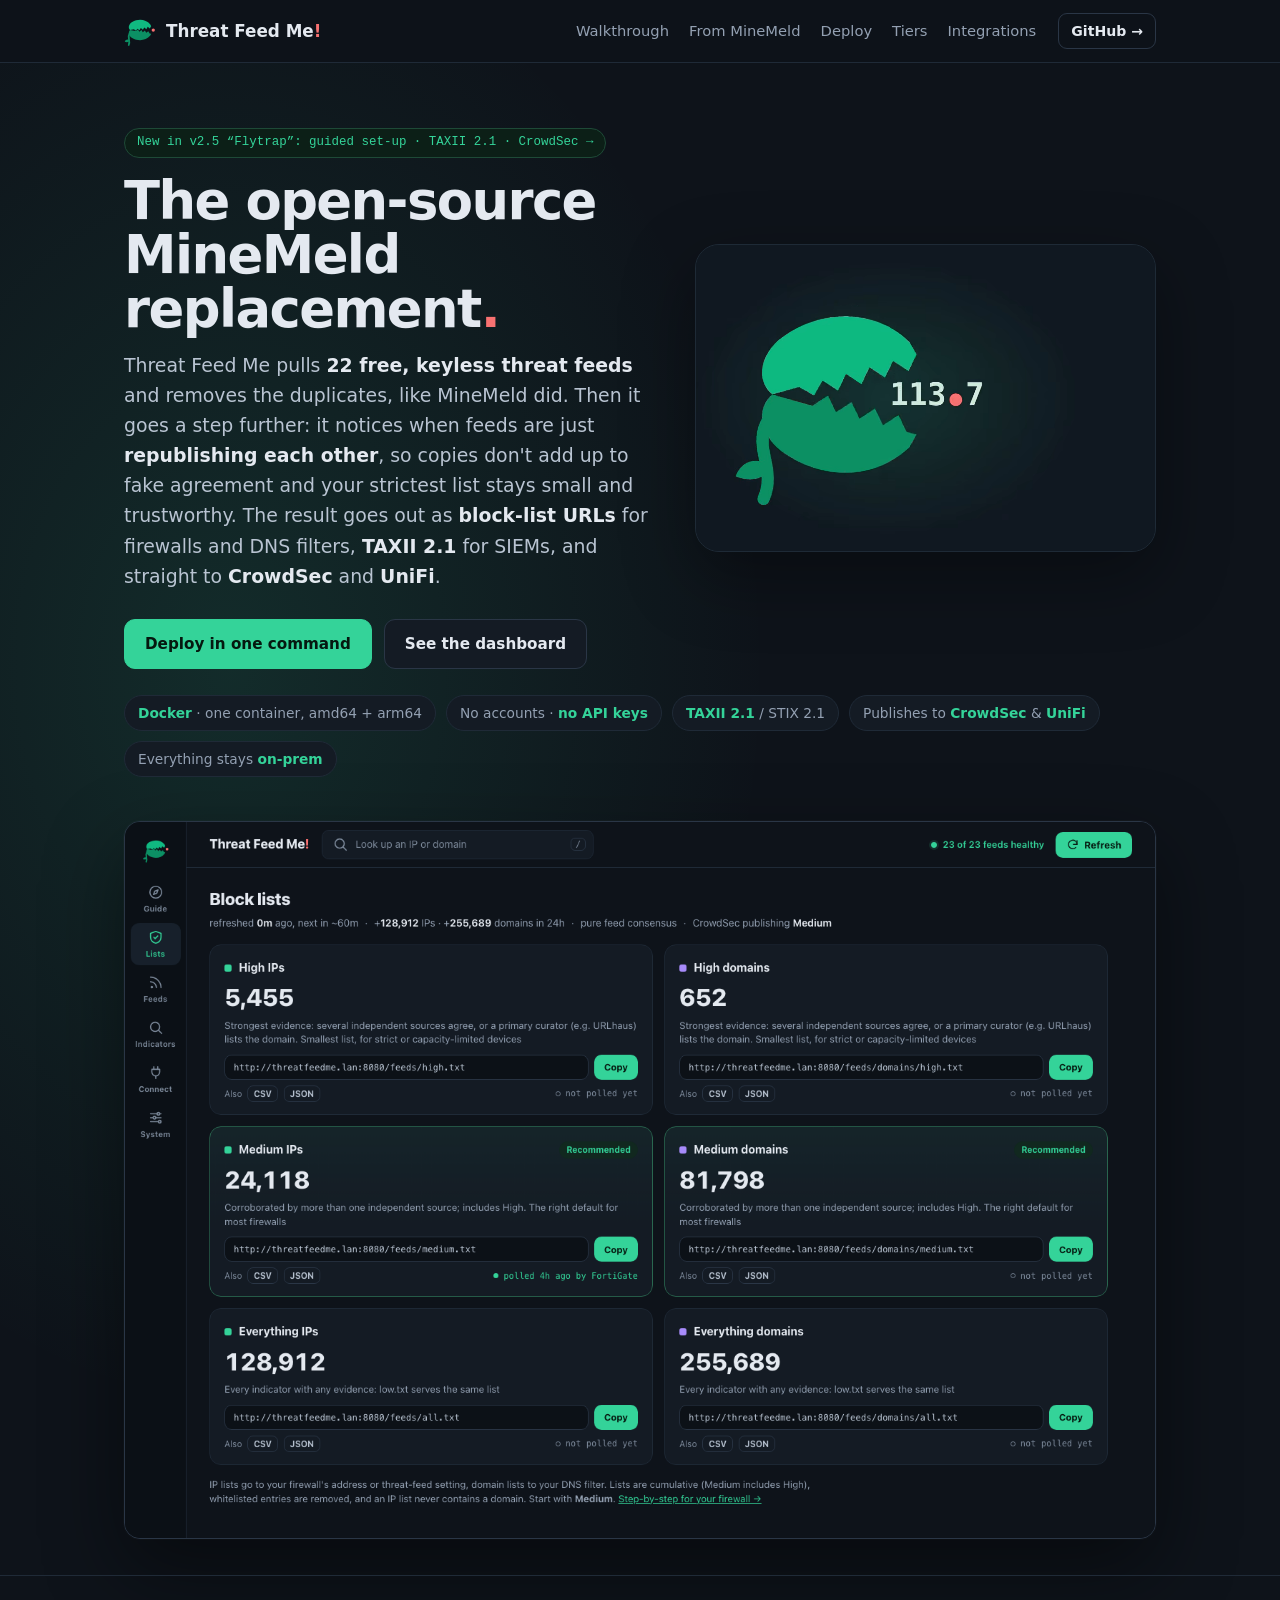
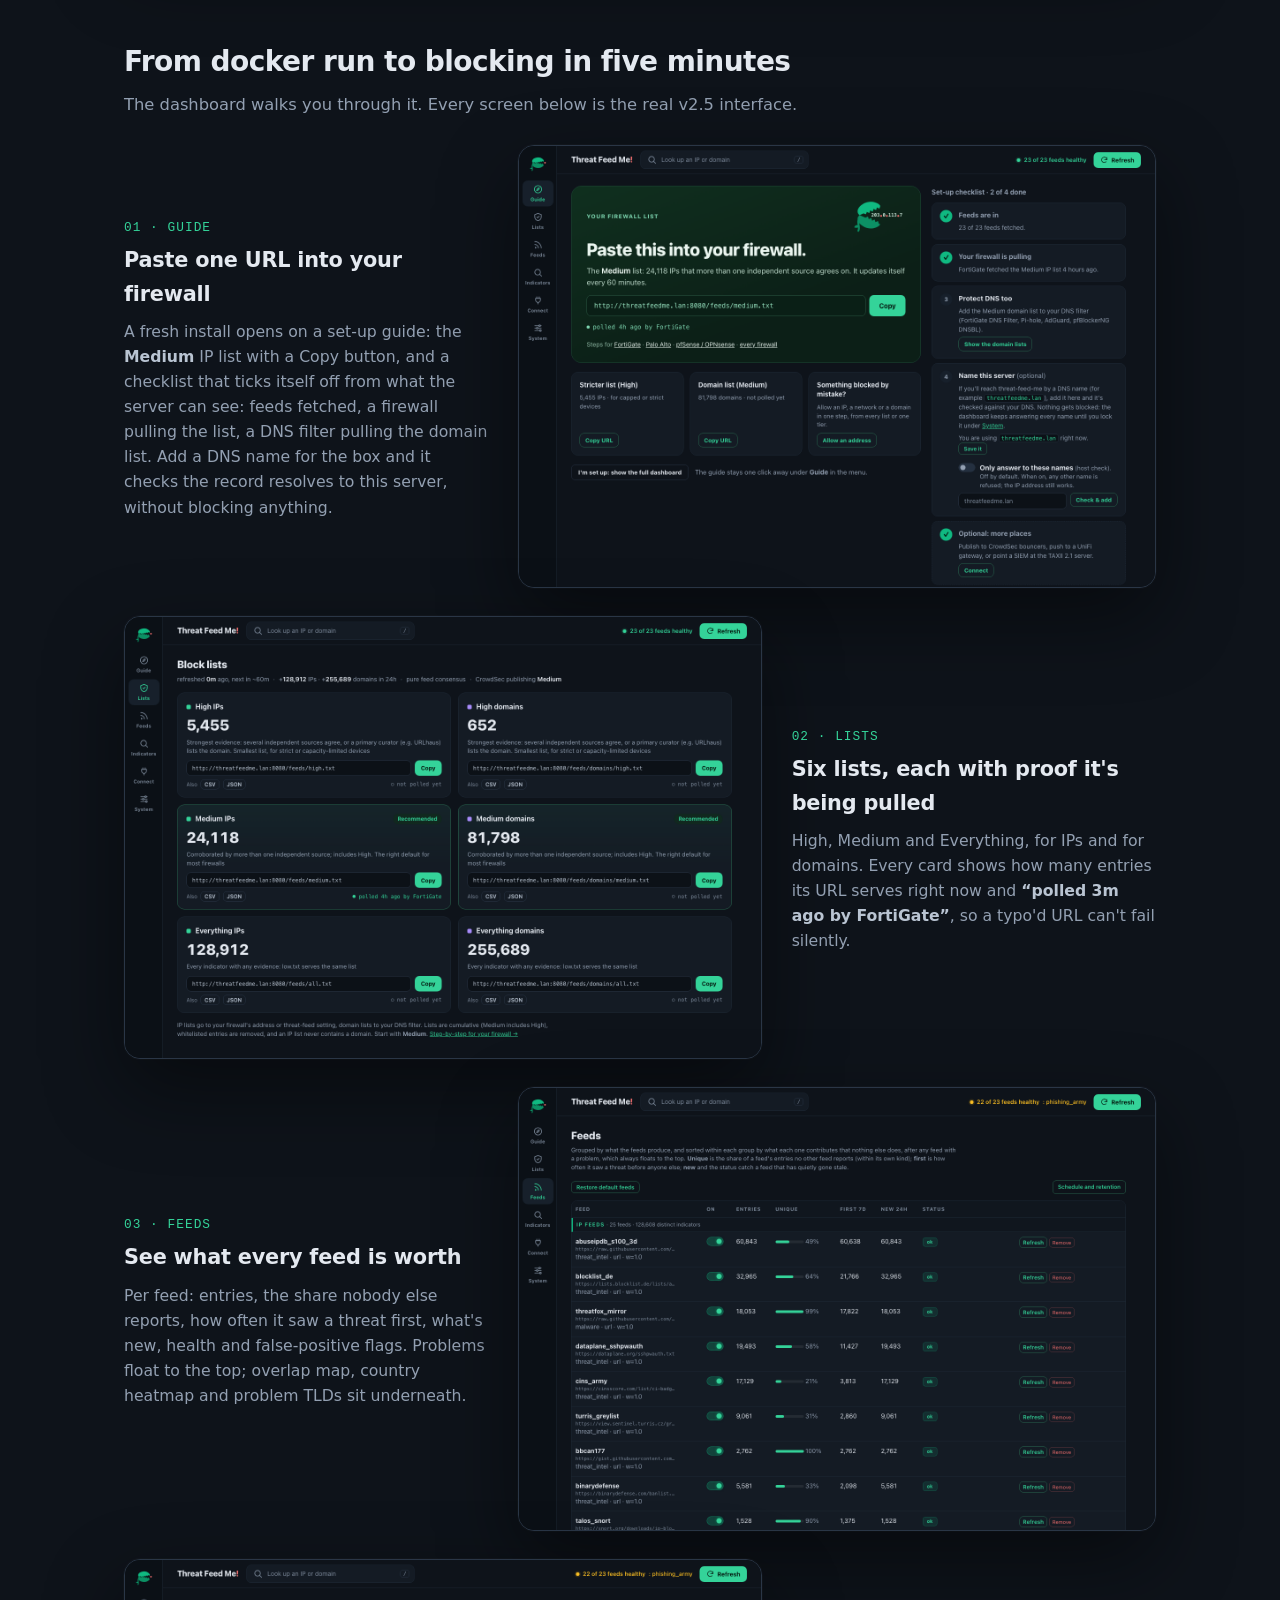
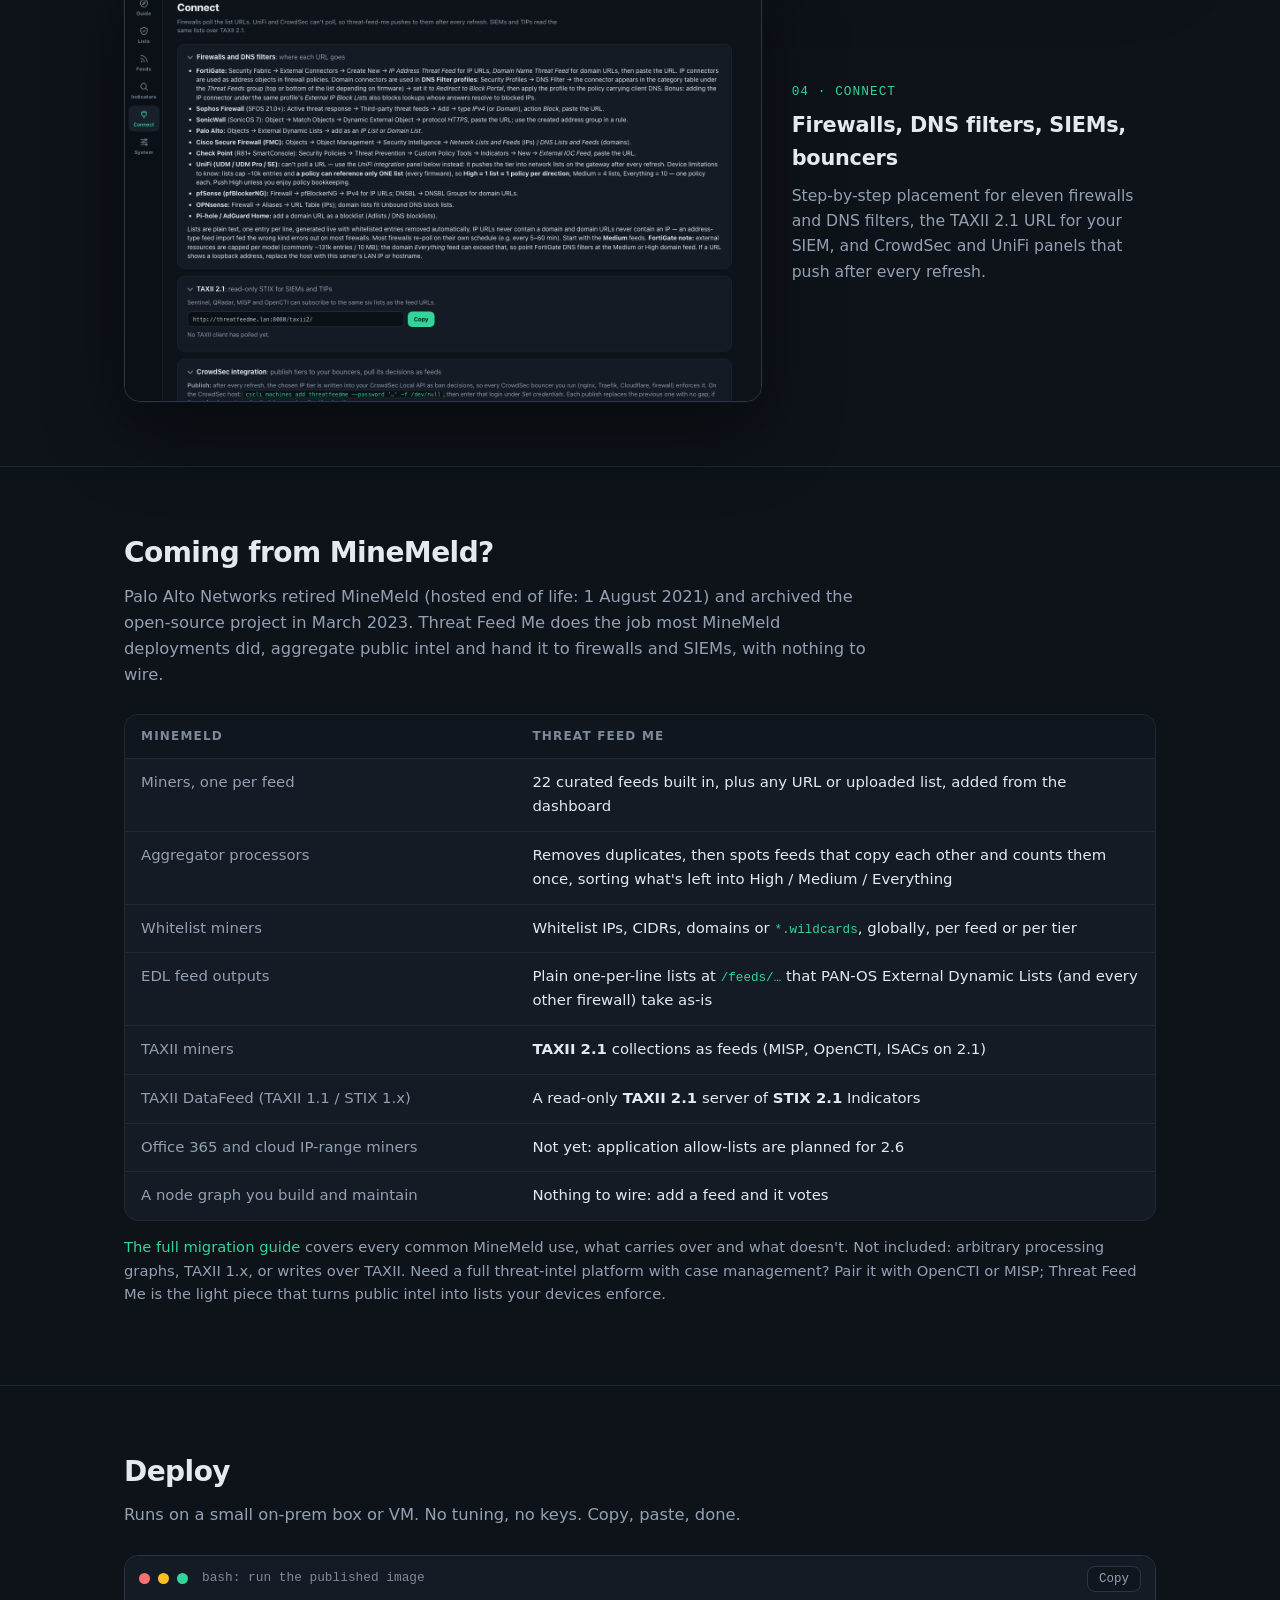
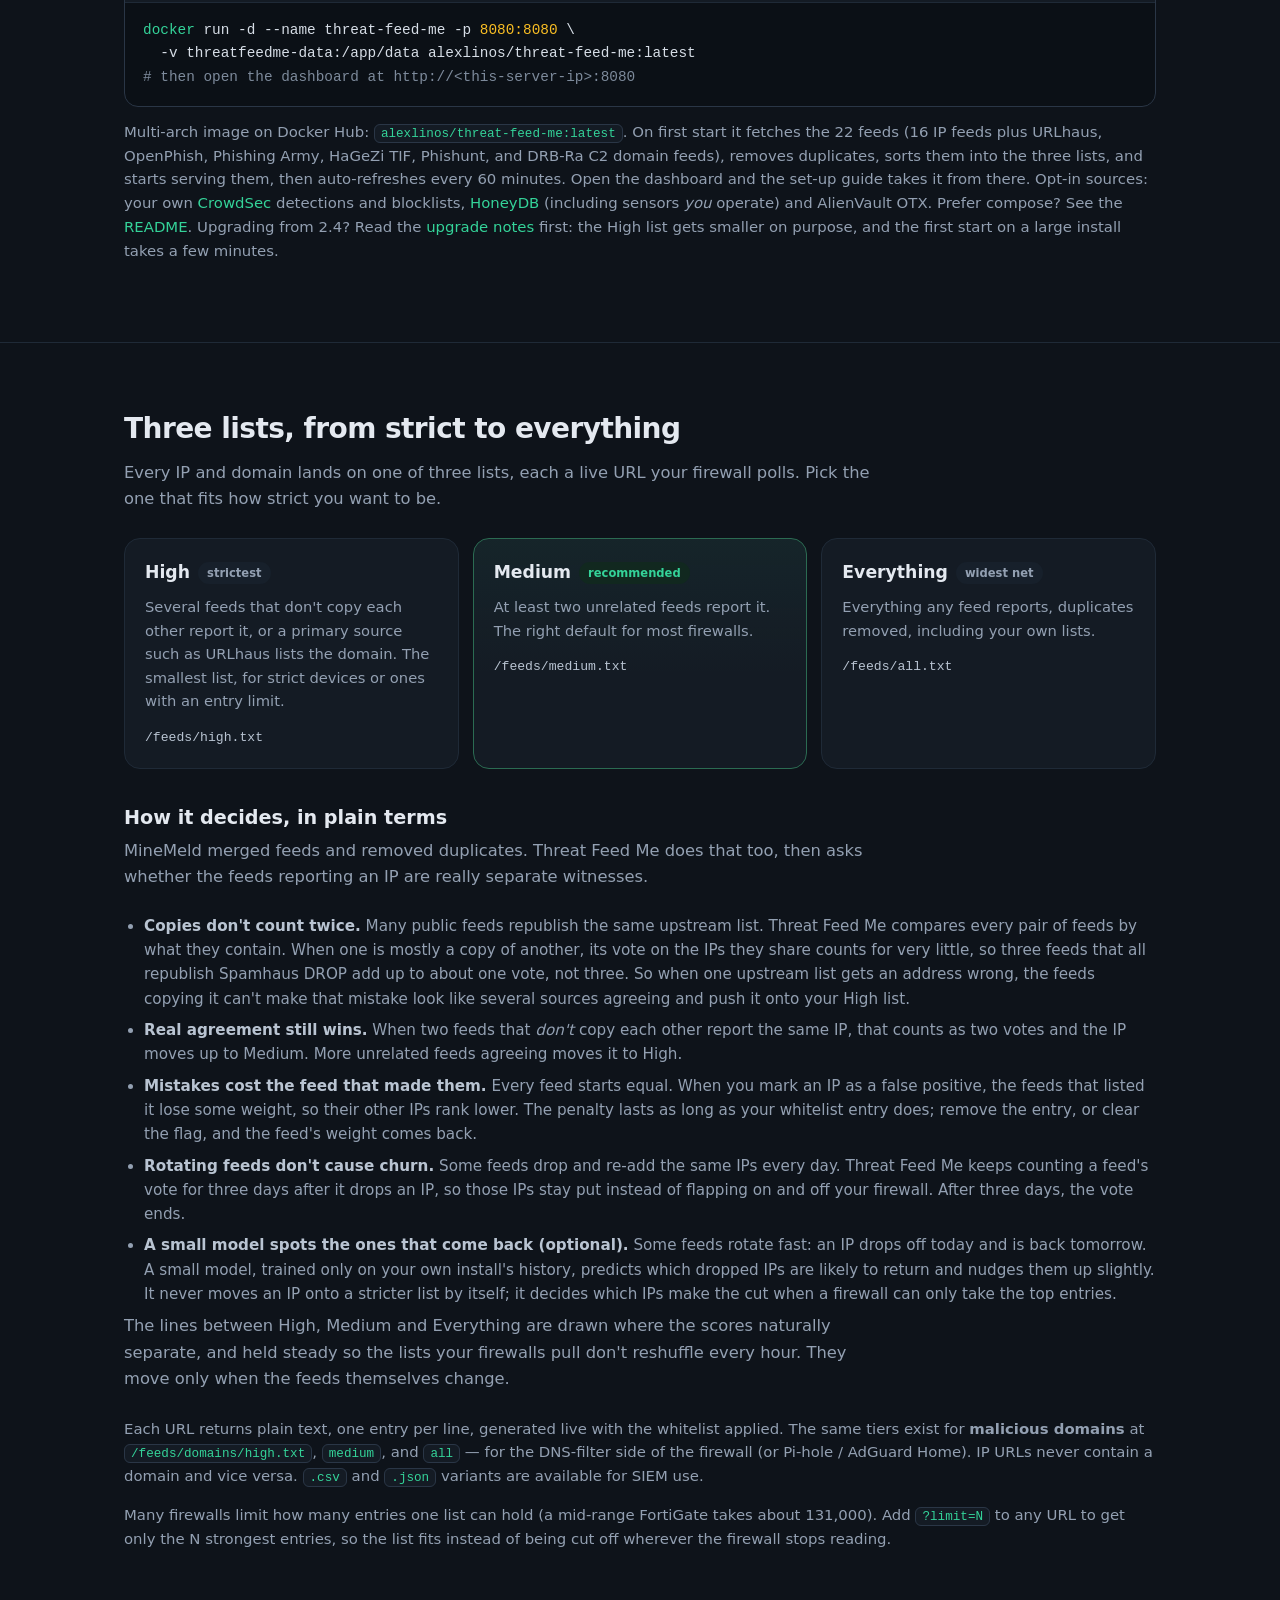
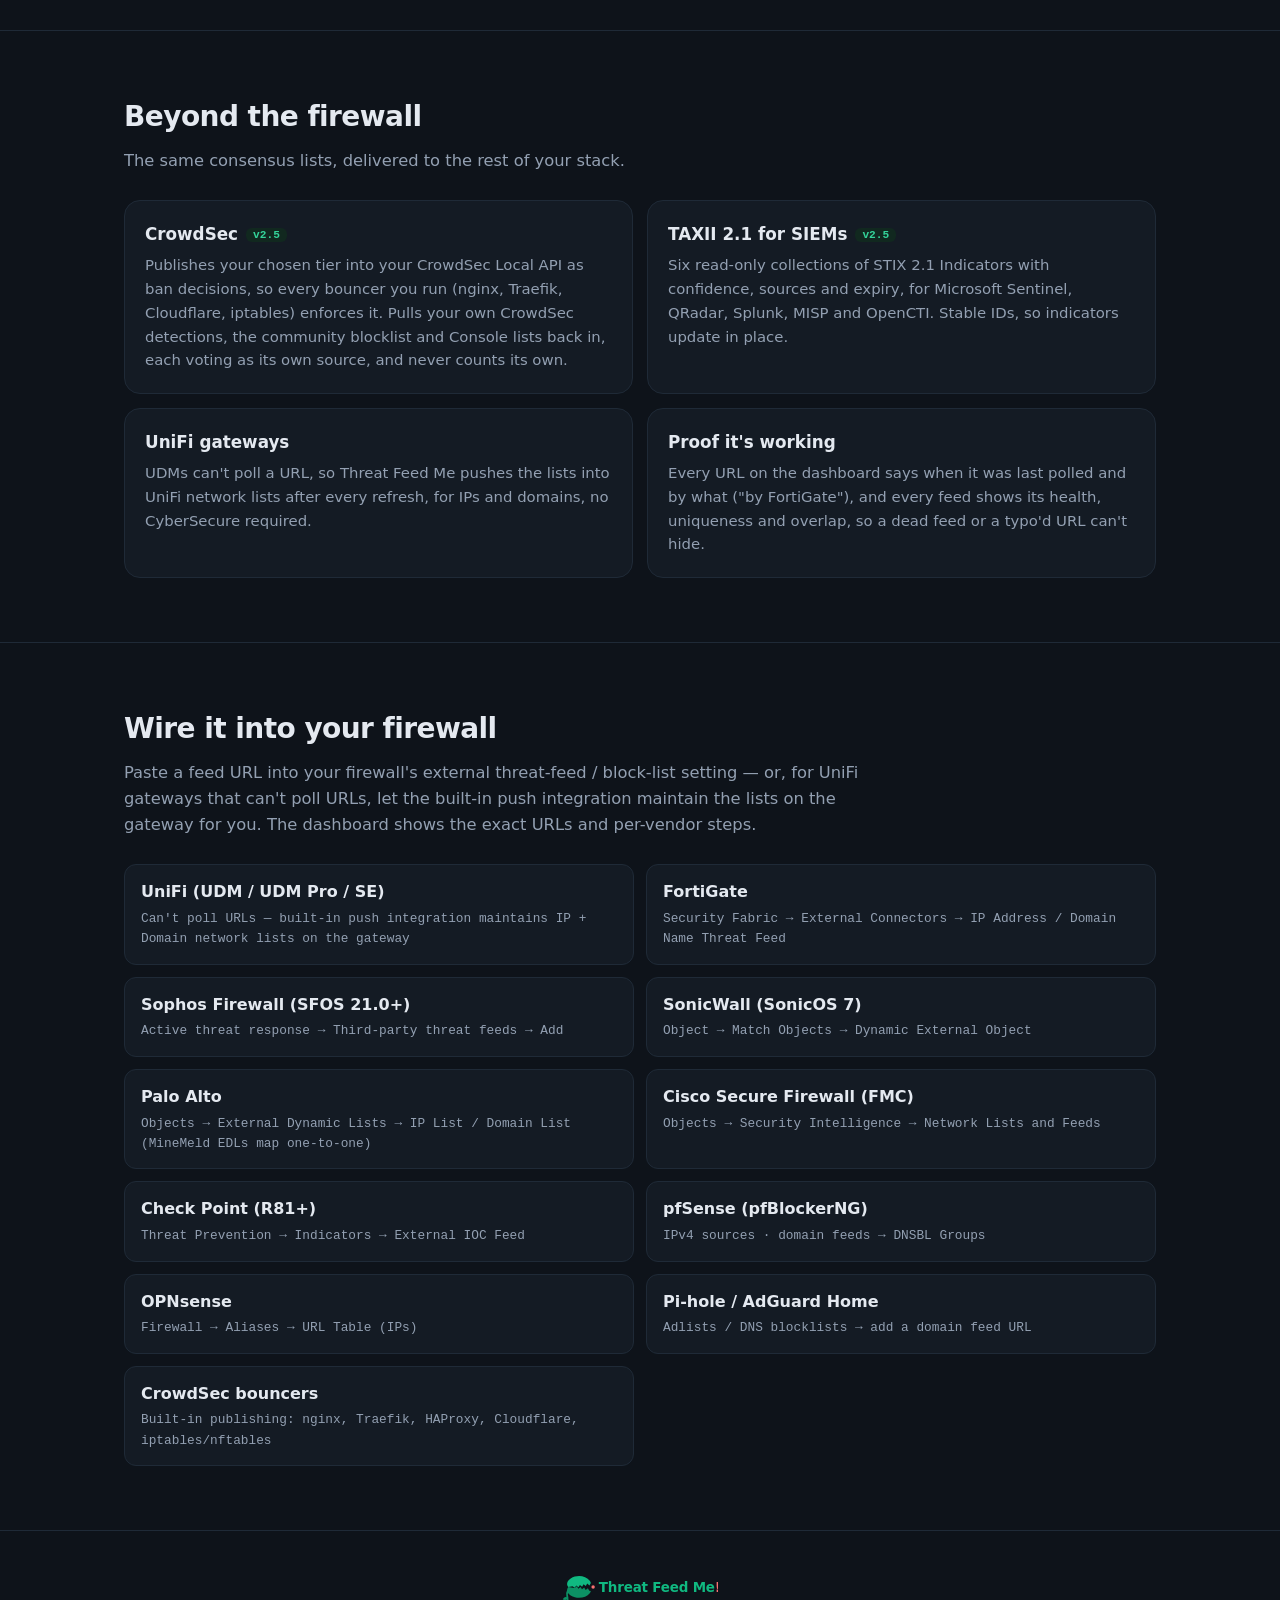
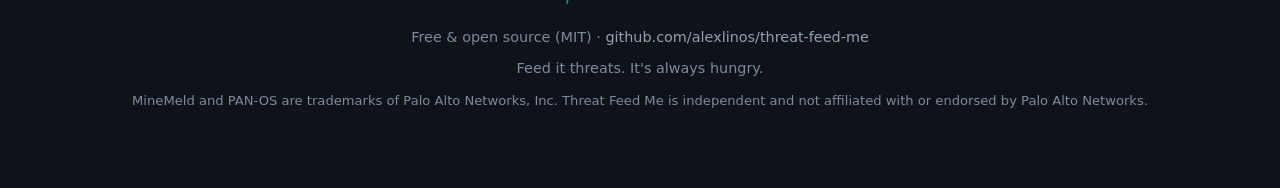
==== docs/index.html @ c34d7d66 "site: point 2.4 users at the upgrade notes before they pull 2.5 The landing page only spoke to fresh" ====
<!doctype html>
<html lang="en">
<head>
<meta charset="utf-8">
<meta name="viewport" content="width=device-width, initial-scale=1">
<title>Threat Feed Me! The open-source MineMeld replacement</title>
<meta name="description" content="The open-source MineMeld replacement: an on-prem threat-intel aggregator that turns 22 free, keyless feeds into block lists for firewalls and DNS filters, ranked by how many unrelated feeds agree, a TAXII 2.1 server for SIEMs, and direct publishing to CrowdSec and UniFi. One Docker container, no API keys.">
<link rel="icon" type="image/svg+xml" href="assets/logo-mark.svg">

<!-- Open Graph / social -->
<meta property="og:type" content="website">
<!-- Absolute github.io URLs on purpose: threatfeedme.app is a registrar
     redirect that drops the path, so /assets/... under it 302'd to the front
     page and every social preview image was broken. -->
<link rel="canonical" href="https://alexlinos.github.io/threat-feed-me/">
<meta property="og:title" content="Threat Feed Me! The open-source MineMeld replacement">
<meta property="og:description" content="22 free, keyless threat feeds turned into block lists ranked by how many unrelated feeds agree for firewalls and DNS filters, TAXII 2.1 for SIEMs, and direct publishing to CrowdSec and UniFi. One container, on-prem, no API keys.">
<meta property="og:url" content="https://alexlinos.github.io/threat-feed-me/">
<meta property="og:image" content="https://alexlinos.github.io/threat-feed-me/assets/social-preview.png">
<meta name="twitter:card" content="summary_large_image">
<meta name="twitter:title" content="Threat Feed Me! The open-source MineMeld replacement">
<meta name="twitter:description" content="Block lists ranked by how many unrelated feeds agree for firewalls and DNS filters, TAXII 2.1 for SIEMs, publishing to CrowdSec and UniFi. On-prem, one container, no API keys.">
<meta name="twitter:image" content="https://alexlinos.github.io/threat-feed-me/assets/social-preview.png">

<script type="application/ld+json">{"@context": "https://schema.org", "@type": "SoftwareApplication", "name": "Threat Feed Me", "applicationCategory": "SecurityApplication", "operatingSystem": "Linux (Docker), amd64 and arm64", "offers": {"@type": "Offer", "price": "0", "priceCurrency": "USD"}, "license": "https://opensource.org/licenses/MIT", "url": "https://alexlinos.github.io/threat-feed-me/", "codeRepository": "https://github.com/alexlinos/threat-feed-me", "description": "Open-source, on-prem threat-intelligence aggregator: free threat feeds, deduplicated and ranked by how many unrelated feeds agree, as firewall block lists (EDLs), TAXII 2.1 in and out, and publishing to CrowdSec and UniFi."}</script>
<style>
  :root{
    --bg:#0e131a; --panel:#141b24; --panel-2:#10161e; --raised:#17202b;
    --border:#1f2a37; --border-2:#2a3646;
    --text:#e4e9f0; --text-2:#b9c4d2; --muted:#93a0b2; --dim:#7d8a9b;
    --green:#10b981; --green-bright:#34d399; --green-deep:#11281f;
    --purple:#a78bfa; --red:#f87171; --amber:#fbbf24;
    --mono:"JetBrains Mono",ui-monospace,SFMono-Regular,Menlo,Consolas,monospace;
    --sans:"Plus Jakarta Sans",Inter,"Segoe UI Variable Text","Segoe UI",system-ui,-apple-system,sans-serif;
    --maxw:1080px;
  }
  *{box-sizing:border-box}
  html{scroll-behavior:smooth;background:var(--bg)}
  body{margin:0;background:var(--bg);color:var(--text);font-family:var(--sans);line-height:1.6;
    -webkit-font-smoothing:antialiased}
  a{color:var(--green-bright);text-decoration:none}
  a:hover{text-decoration:underline}
  :focus-visible{outline:2px solid var(--green-bright);outline-offset:2px}
  .wrap{max-width:var(--maxw);margin:0 auto;padding:0 24px}

  /* ---- top bar ---- */
  .nav{position:sticky;top:0;z-index:10;background:rgba(14,19,26,.88);backdrop-filter:blur(10px);
    -webkit-backdrop-filter:blur(10px);border-bottom:1px solid var(--border)}
  .nav .wrap{display:flex;align-items:center;gap:22px;height:62px}
  .nav .brand{display:flex;align-items:center;gap:10px;color:var(--text);font-weight:800;font-size:1.05rem}
  .nav .brand:hover{text-decoration:none}
  .nav .brand svg{width:32px;height:32px}
  .nav .brand .bang{color:var(--red)}
  .nav .links{display:flex;gap:20px;margin-left:auto;font-size:.92rem}
  .nav .links a{color:var(--muted)}
  .nav .links a:hover{color:var(--text);text-decoration:none}
  .nav .gh{color:var(--text);border:1px solid var(--border-2);border-radius:9px;padding:6px 12px;font-weight:600;font-size:.88rem}
  .nav .gh:hover{border-color:var(--green);text-decoration:none}

  /* ---- hero ---- */
  header{padding:64px 0 36px;background:
    radial-gradient(ellipse 60% 70% at 18% 40%,rgba(52,211,153,.13),transparent 70%)}
  .hero{display:grid;grid-template-columns:minmax(0,1.15fr) minmax(0,1fr);gap:40px;align-items:center}
  .kicker{display:inline-block;font-family:var(--mono);font-size:.78rem;color:var(--green-bright);
    border:1px solid #1e4a37;border-radius:999px;padding:4px 12px;background:#0c1f17}
  h1{margin:16px 0 14px;font-size:3.3rem;line-height:1.02;font-weight:800;letter-spacing:-.03em}
  h1 .bang{color:var(--red)}
  .lede{font-size:1.18rem;color:var(--text-2);margin:0;max-width:560px}
  .lede b{color:var(--text)}
  .hero-stage{width:100%;max-width:520px;margin-left:auto;border-radius:24px;overflow:hidden;
    border:1px solid #1e2a36;background:#111922;aspect-ratio:3/2;box-shadow:0 24px 70px rgba(0,0,0,.35)}
  .hero-video{display:block;width:100%;height:100%;object-fit:cover}
  .cta-row{display:flex;gap:12px;flex-wrap:wrap;margin:28px 0 0}
  .btn{display:inline-flex;align-items:center;gap:8px;padding:12px 20px;border-radius:11px;font-weight:700;font-size:.95rem;
    border:1px solid var(--border-2)}
  .btn:hover{text-decoration:none}
  .btn.primary{background:var(--green-bright);color:#05180f;border-color:var(--green-bright)}
  .btn.primary:hover{filter:brightness(1.06)}
  .btn.ghost{color:var(--text);background:var(--panel)}
  .btn.ghost:hover{border-color:var(--green)}
  .chips{display:flex;flex-wrap:wrap;gap:10px;margin-top:26px}
  .chip{font-size:.86rem;color:var(--muted);background:var(--panel);border:1px solid var(--border);border-radius:999px;padding:6px 13px}
  .chip b{color:var(--green-bright);font-weight:650}
  .shot{margin:44px 0 0;border-radius:16px;border:1px solid var(--border-2);overflow:hidden;
    box-shadow:0 30px 80px rgba(0,0,0,.45),0 0 0 1px rgba(255,255,255,.02)}
  .shot img{display:block;width:100%;height:auto}

  /* ---- sections ---- */
  section{padding:64px 0;border-top:1px solid var(--border)}
  h2{font-size:1.75rem;font-weight:800;letter-spacing:-.02em;margin:0 0 8px}
  .sub{color:var(--muted);margin:0 0 26px;font-size:1.02rem;max-width:760px}
  .sub b{color:var(--text-2)}

  /* ---- walkthrough ---- */
  .steps{display:grid;gap:28px}
  .step{display:grid;grid-template-columns:minmax(0,.8fr) minmax(0,1.4fr);gap:30px;align-items:center}
  .step:nth-child(even){grid-template-columns:minmax(0,1.4fr) minmax(0,.8fr)}
  .step:nth-child(even) .step-text{order:2}
  .step-num{font-family:var(--mono);font-size:.8rem;color:var(--green-bright);letter-spacing:.08em}
  .step h3{margin:6px 0 8px;font-size:1.3rem;font-weight:750;letter-spacing:-.01em}
  .step p{margin:0;color:var(--muted);font-size:.98rem}
  .step p b{color:var(--text-2)}
  .step .shot{margin:0}

  /* ---- code block ---- */
  .code{background:#0b1016;border:1px solid var(--border-2);border-radius:14px;overflow:hidden}
  .code-head{display:flex;align-items:center;gap:8px;padding:10px 14px;border-bottom:1px solid var(--border);background:var(--panel)}
  .dot{width:11px;height:11px;border-radius:50%}
  .dot.r{background:var(--red)} .dot.y{background:var(--amber)} .dot.g{background:var(--green-bright)}
  .code-title{margin-left:6px;font-family:var(--mono);font-size:.8rem;color:var(--dim)}
  .copy-btn{margin-left:auto;font-family:var(--mono);font-size:.78rem;background:var(--panel-2);color:var(--muted);
    border:1px solid var(--border-2);border-radius:8px;padding:5px 11px;cursor:pointer;transition:.15s}
  .copy-btn:hover,.copy-btn.done{color:var(--green-bright);border-color:var(--green)}
  pre{margin:0;padding:16px 18px;overflow-x:auto;font-family:var(--mono);font-size:.9rem;line-height:1.65;color:#d6dde6}
  pre .c{color:var(--dim)} pre .k{color:var(--green-bright)} pre .s{color:var(--amber)}
  .after-code{color:var(--muted);font-size:.93rem;margin-top:14px}
  .after-code code,.scoring code{font-family:var(--mono);font-size:.85em;background:var(--panel);border:1px solid var(--border-2);
    border-radius:6px;padding:1px 6px;color:var(--green-bright)}

  /* ---- tiers ---- */
  .tiers{display:grid;grid-template-columns:repeat(3,1fr);gap:14px}
  .tier{background:var(--panel);border:1px solid var(--border);border-radius:16px;padding:20px}
  .tier.med{border-color:#2b6b52;background:linear-gradient(180deg,rgba(52,211,153,.05),transparent 60%),var(--panel)}
  .tier h3{margin:0 0 4px;font-size:1.08rem;display:flex;align-items:center;gap:8px}
  .badge{font-size:.72rem;font-weight:700;padding:2px 9px;border-radius:999px;color:var(--muted);background:var(--raised)}
  .tier.med .badge{color:var(--green-bright);background:var(--green-deep)}
  .tier p{margin:8px 0 0;color:var(--muted);font-size:.92rem}
  .tier .url{font-family:var(--mono);font-size:.82rem;color:var(--text-2);margin-top:14px;word-break:break-all}
  .scoring{margin:24px 0 0;color:var(--muted);font-size:.95rem;padding-left:20px}
  .scoring li{margin:7px 0}
  .scoring b{color:var(--text-2)}

  /* ---- firewalls + cards + map ---- */
  .fw-grid{display:grid;grid-template-columns:repeat(2,1fr);gap:12px}
  .fw{background:var(--panel);border:1px solid var(--border);border-radius:12px;padding:14px 16px}
  .fw .name{font-weight:650;color:var(--text)}
  .fw .path{font-family:var(--mono);font-size:.8rem;color:var(--muted);margin-top:4px;display:block}
  .cards{display:grid;grid-template-columns:repeat(2,1fr);gap:14px}
  .card{background:var(--panel);border:1px solid var(--border);border-radius:16px;padding:20px}
  .card h3{margin:0 0 6px;font-size:1.05rem}
  .card p{margin:0;color:var(--muted);font-size:.93rem}
  .card .tag{font-family:var(--mono);font-size:.7rem;color:var(--green-bright);background:var(--green-deep);
    border-radius:6px;padding:1px 7px;margin-left:8px;vertical-align:2px}
  .table-wrap{overflow-x:auto}
  .map{width:100%;border-collapse:separate;border-spacing:0;font-size:.93rem;background:var(--panel);
    border:1px solid var(--border);border-radius:14px;overflow:hidden}
  .map th,.map td{text-align:left;padding:12px 16px;border-bottom:1px solid var(--border);vertical-align:top}
  .map th{font-size:.75rem;text-transform:uppercase;letter-spacing:.1em;color:var(--dim);font-weight:700;background:var(--panel-2)}
  .map td:first-child{color:var(--muted);width:38%}
  .map tr:last-child td{border-bottom:0}
  .map code{font-family:var(--mono);font-size:.85em;color:var(--green-bright)}
  .note{color:var(--muted);font-size:.92rem;margin-top:14px}
  .center{text-align:center}
  h2 .hash{display:none}

  /* ---- footer ---- */
  footer{border-top:1px solid var(--border);padding:40px 0 64px;text-align:center;color:var(--dim);font-size:.9rem}
  footer a{color:var(--muted)}
  footer .logo{height:34px;width:auto;margin-bottom:14px}

  @media (max-width:860px){
    .hero{grid-template-columns:1fr}
    .hero-stage{margin:0 auto;max-width:420px;order:-1}
    h1{font-size:2.5rem}
    .step,.step:nth-child(even){grid-template-columns:1fr}
    .step:nth-child(even) .step-text{order:0}
    .nav .links{display:none}
    .nav .gh{margin-left:auto}
  }
  @media (max-width:720px){
    .cards,.tiers,.fw-grid{grid-template-columns:1fr}
    header{padding:36px 0 20px}
    h2{font-size:1.45rem}
    section{padding:44px 0}
  }
</style>
</head>
<body>

<nav class="nav" aria-label="Site">
  <div class="wrap">
    <a class="brand" href="#top"><svg viewBox="0 0 128 128" aria-hidden="true"><path d="M22 74 C12 90 27 102 19 120" stroke="#0c9064" stroke-width="7" fill="none" stroke-linecap="round"/><path d="M24 101 C13 95 6 99 3 107 C13 111 20 108 24 101 Z" fill="#0c9064"/><g transform="translate(24 60)"><g transform="rotate(-10)"><path d="M0 0 C-7 -10 -1 -24 14 -30 C40 -40 70 -32 84 -8 L86 0 L79 8 L72 0 L65 8 L58 0 L51 8 L44 0 L37 8 L30 0 L23 7 L16 0 Z" fill="#10b981"/></g><g transform="rotate(10)"><path d="M0 0 C-7 10 -1 24 14 30 C40 40 70 32 84 8 L86 0 L80 0 L73 -8 L66 0 L59 -8 L52 0 L45 -8 L38 0 L31 -8 L24 0 L16 0 Z" fill="#0c9064"/></g></g><circle cx="117" cy="60" r="6.5" fill="#f87171"/></svg><span>Threat Feed Me<span class="bang">!</span></span></a>
    <div class="links"><a href="#walkthrough">Walkthrough</a><a href="minemeld.html">From MineMeld</a><a href="#deploy">Deploy</a><a href="#tiers">Tiers</a><a href="#delivery">Integrations</a></div>
    <a class="gh" href="https://github.com/alexlinos/threat-feed-me" target="_blank" rel="noopener">GitHub →</a>
  </div>
</nav>

<header id="top">
  <div class="wrap">
    <div class="hero">
      <div>
        <a class="kicker" href="#walkthrough">New in v2.5 “Flytrap”: guided set-up · TAXII 2.1 · CrowdSec →</a>
        <h1>The open-source MineMeld replacement<span class="bang">.</span></h1>
        <p class="lede">Threat Feed Me pulls <b>22 free, keyless threat feeds</b> and removes the duplicates,
          like MineMeld did. Then it goes a step further: it notices when feeds are just <b>republishing each
          other</b>, so copies don't add up to fake agreement and your strictest list stays small and
          trustworthy. The result goes out as <b>block-list URLs</b> for firewalls and DNS filters,
          <b>TAXII 2.1</b> for SIEMs, and straight to <b>CrowdSec</b> and <b>UniFi</b>.</p>
        <div class="cta-row">
          <a class="btn primary" href="#deploy">Deploy in one command</a>
          <a class="btn ghost" href="#walkthrough">See the dashboard</a>
        </div>
      </div>
      <div class="hero-stage">
        <!-- 6 s loop rendered with HyperFrames: the flytrap eats the dots of
             203.0.113.7 (RFC 5737 documentation space). Opaque on purpose, the
             card is the video's own background, so no alpha channel is needed. -->
        <video class="hero-video" autoplay muted loop playsinline preload="auto" width="960" height="640"
               poster="assets/hero-chomp-poster.jpg"
               aria-label="Animation: the flytrap eats the IP address 203.0.113.7, one bite per dot, then the trailing 7">
          <source src="assets/hero-chomp.webm" type="video/webm">
          <source src="assets/hero-chomp.mp4" type="video/mp4">
        </video>
      </div>
    </div>
    <div class="chips">
      <span class="chip"><b>Docker</b> · one container, amd64 + arm64</span>
      <span class="chip">No accounts · <b>no API keys</b></span>
      <span class="chip"><b>TAXII 2.1</b> / STIX 2.1</span>
      <span class="chip">Publishes to <b>CrowdSec</b> &amp; <b>UniFi</b></span>
      <span class="chip">Everything stays <b>on-prem</b></span>
    </div>
    <div class="shot"><img src="assets/screens/lists.png" width="1440" height="1000" loading="eager"
      alt="The Block lists dashboard: High, Medium and Everything lists for IPs and for domains, each with its URL, live count and the firewall that last polled it"></div>
  </div>
</header>

<main>

  <!-- WALKTHROUGH -->
  <section id="walkthrough">
    <div class="wrap">
      <h2>From docker run to blocking in five minutes</h2>
      <p class="sub">The dashboard walks you through it. Every screen below is the real v2.5 interface.</p>
      <div class="steps">
        <div class="step">
          <div class="step-text"><span class="step-num">01 · GUIDE</span>
            <h3>Paste one URL into your firewall</h3>
            <p>A fresh install opens on a set-up guide: the <b>Medium</b> IP list with a Copy button, and a
              checklist that ticks itself off from what the server can see: feeds fetched, a firewall pulling the
              list, a DNS filter pulling the domain list. Add a DNS name for the box and it checks the record
              resolves to this server, without blocking anything.</p></div>
          <div class="shot"><img src="assets/screens/guide.png" width="1440" height="1000" loading="lazy" alt="The set-up guide: the URL to paste and a four-step checklist"></div>
        </div>
        <div class="step">
          <div class="step-text"><span class="step-num">02 · LISTS</span>
            <h3>Six lists, each with proof it's being pulled</h3>
            <p>High, Medium and Everything, for IPs and for domains. Every card shows how many entries its URL
              serves right now and <b>“polled 3m ago by FortiGate”</b>, so a typo'd URL can't fail silently.</p></div>
          <div class="shot"><img src="assets/screens/lists.png" width="1440" height="1000" loading="lazy" alt="The Lists view"></div>
        </div>
        <div class="step">
          <div class="step-text"><span class="step-num">03 · FEEDS</span>
            <h3>See what every feed is worth</h3>
            <p>Per feed: entries, the share nobody else reports, how often it saw a threat first, what's new, health
              and false-positive flags. Problems float to the top; overlap map, country heatmap and problem TLDs
              sit underneath.</p></div>
          <div class="shot"><img src="assets/screens/feeds.png" width="1440" height="1000" loading="lazy" alt="The Feeds view"></div>
        </div>
        <div class="step">
          <div class="step-text"><span class="step-num">04 · CONNECT</span>
            <h3>Firewalls, DNS filters, SIEMs, bouncers</h3>
            <p>Step-by-step placement for eleven firewalls and DNS filters, the TAXII 2.1 URL for your SIEM, and
              CrowdSec and UniFi panels that push after every refresh.</p></div>
          <div class="shot"><img src="assets/screens/integrations.png" width="1440" height="1000" loading="lazy" alt="The Connect view"></div>
        </div>
      </div>
    </div>
  </section>

  <!-- MINEMELD -->
  <section id="minemeld">
    <div class="wrap">
      <h2>Coming from MineMeld?</h2>
      <p class="sub">Palo Alto Networks retired MineMeld (hosted end of life: 1 August 2021) and
        archived the open-source project in March 2023. Threat Feed Me does the job most MineMeld
        deployments did, aggregate public intel and hand it to firewalls and SIEMs, with nothing to wire.</p>
      <div class="table-wrap">
      <table class="map">
        <thead><tr><th>MineMeld</th><th>Threat Feed Me</th></tr></thead>
        <tbody>
          <tr><td>Miners, one per feed</td><td>22 curated feeds built in, plus any URL or uploaded list, added from the dashboard</td></tr>
          <tr><td>Aggregator processors</td><td>Removes duplicates, then spots feeds that copy each other and counts them once, sorting what's left into High / Medium / Everything</td></tr>
          <tr><td>Whitelist miners</td><td>Whitelist IPs, CIDRs, domains or <code>*.wildcards</code>, globally, per feed or per tier</td></tr>
          <tr><td>EDL feed outputs</td><td>Plain one-per-line lists at <code>/feeds/…</code> that PAN-OS External Dynamic Lists (and every other firewall) take as-is</td></tr>
          <tr><td>TAXII miners</td><td><b>TAXII 2.1</b> collections as feeds (MISP, OpenCTI, ISACs on 2.1)</td></tr>
          <tr><td>TAXII DataFeed (TAXII 1.1 / STIX 1.x)</td><td>A read-only <b>TAXII 2.1</b> server of <b>STIX 2.1</b> Indicators</td></tr>
          <tr><td>Office 365 and cloud IP-range miners</td><td>Not yet: application allow-lists are planned for 2.6</td></tr>
          <tr><td>A node graph you build and maintain</td><td>Nothing to wire: add a feed and it votes</td></tr>
        </tbody>
      </table>
      </div>
      <p class="note"><a href="minemeld.html">The full migration guide</a> covers every common MineMeld use, what carries
        over and what doesn't. Not included: arbitrary processing graphs, TAXII 1.x, or writes over TAXII. Need a full
        threat-intel platform with case management? Pair it with OpenCTI or MISP; Threat Feed Me is the light
        piece that turns public intel into lists your devices enforce.</p>
    </div>
  </section>

  <!-- DEPLOY -->
  <section id="deploy">
    <div class="wrap">
      <h2>Deploy</h2>
      <p class="sub">Runs on a small on-prem box or VM. No tuning, no keys. Copy, paste, done.</p>

      <div class="code">
        <div class="code-head">
          <span class="dot r"></span><span class="dot y"></span><span class="dot g"></span>
          <span class="code-title">bash: run the published image</span>
          <button class="copy-btn" data-copy="run">Copy</button>
        </div>
<pre id="run"><span class="k">docker</span> run -d --name threat-feed-me -p <span class="s">8080:8080</span> \
  -v threatfeedme-data:/app/data alexlinos/threat-feed-me:latest
<span class="c"># then open the dashboard at http://&lt;this-server-ip&gt;:8080</span></pre>
      </div>

      <p class="after-code">
        Multi-arch image on Docker Hub: <code>alexlinos/threat-feed-me:latest</code>.
        On first start it fetches the 22 feeds (16 IP feeds plus URLhaus, OpenPhish,
        Phishing Army, HaGeZi TIF, Phishunt, and DRB-Ra C2 domain feeds), removes duplicates, sorts them into the three lists, and starts serving them,
        then auto-refreshes every 60 minutes. Open the dashboard and the set-up guide takes it from
        there. Opt-in sources: your own
        <a href="https://www.crowdsec.net" target="_blank" rel="noopener">CrowdSec</a> detections and blocklists,
        <a href="https://honeydb.io" target="_blank" rel="noopener">HoneyDB</a> (including sensors <i>you</i>
        operate) and AlienVault OTX.
        Prefer compose? See the
        <a href="https://github.com/alexlinos/threat-feed-me#deploy" target="_blank" rel="noopener">README</a>.
        Upgrading from 2.4? Read the
        <a href="https://github.com/alexlinos/threat-feed-me#upgrading" target="_blank" rel="noopener">upgrade notes</a>
        first: the High list gets smaller on purpose, and the first start on a large install takes a few minutes.
      </p>
    </div>
  </section>

  <!-- TIERS -->
  <section id="tiers">
    <div class="wrap">
      <h2>Three lists, from strict to everything</h2>
      <p class="sub">Every IP and domain lands on one of three lists, each a live URL your firewall polls. Pick the one that fits how strict you want to be.</p>

      <div class="tiers">
        <div class="tier high">
          <h3>High <span class="badge">strictest</span></h3>
          <p>Several feeds that don't copy each other report it, or a primary source such as URLhaus lists the domain. The smallest list, for strict devices or ones with an entry limit.</p>
          <div class="url">/feeds/high.txt</div>
        </div>
        <div class="tier med">
          <h3>Medium <span class="badge">recommended</span></h3>
          <p>At least two unrelated feeds report it. The right default for most firewalls.</p>
          <div class="url">/feeds/medium.txt</div>
        </div>
        <div class="tier low">
          <h3>Everything <span class="badge">widest net</span></h3>
          <p>Everything any feed reports, duplicates removed, including your own lists.</p>
          <div class="url">/feeds/all.txt</div>
        </div>
      </div>

      <h3 style="margin:34px 0 4px;font-size:1.2rem">How it decides, in plain terms</h3>
      <p class="sub" style="margin-bottom:10px">MineMeld merged feeds and removed duplicates. Threat Feed Me does that too, then asks
        whether the feeds reporting an IP are really separate witnesses.</p>
      <ul class="scoring">
        <li><b>Copies don't count twice.</b> Many public feeds republish the same upstream list. Threat Feed Me
          compares every pair of feeds by what they contain. When one is mostly a copy of another, its vote on the
          IPs they share counts for very little, so three feeds that all republish Spamhaus DROP add up to about one
          vote, not three. So when one upstream list gets an address wrong, the feeds copying it can't make that
          mistake look like several sources agreeing and push it onto your High list.</li>
        <li><b>Real agreement still wins.</b> When two feeds that <i>don't</i> copy each other report the same IP,
          that counts as two votes and the IP moves up to Medium. More unrelated feeds agreeing moves it to High.</li>
        <li><b>Mistakes cost the feed that made them.</b> Every feed starts equal. When you mark an IP as a false
          positive, the feeds that listed it lose some weight, so their other IPs rank lower. The penalty lasts as long
          as your whitelist entry does; remove the entry, or clear the flag, and the feed's weight comes back.</li>
        <li><b>Rotating feeds don't cause churn.</b> Some feeds drop and re-add the same IPs every day. Threat Feed Me
          keeps counting a feed's vote for three days after it drops an IP, so those IPs stay put instead of flapping on
          and off your firewall. After three days, the vote ends.</li>
        <li><b>A small model spots the ones that come back (optional).</b> Some feeds rotate fast: an IP drops off
          today and is back tomorrow. A small model, trained only on your own install's history, predicts which
          dropped IPs are likely to return and nudges them up slightly. It never moves an IP onto a stricter list by
          itself; it decides which IPs make the cut when a firewall can only take the top entries.</li>
      </ul>
      <p class="sub">The lines between High, Medium and Everything are drawn where the scores naturally separate, and held
        steady so the lists your firewalls pull don't reshuffle every hour. They move only when the feeds themselves
        change.</p>
      <p class="after-code" style="margin-top:18px">
        Each URL returns plain text, one entry per line, generated live with the whitelist applied.
        The same tiers exist for <b>malicious domains</b> at <code>/feeds/domains/high.txt</code>,
        <code>medium</code>, and <code>all</code> — for the DNS-filter side of the firewall (or
        Pi-hole / AdGuard Home). IP URLs never contain a domain and vice versa.
        <code>.csv</code> and <code>.json</code> variants are available for SIEM use.
      </p>
      <p class="after-code">Many firewalls limit how many entries one list can hold (a mid-range FortiGate takes about
        131,000). Add <code>?limit=N</code> to any URL to get only the N strongest entries, so the list fits instead of
        being cut off wherever the firewall stops reading.</p>
    </div>
  </section>

  <!-- DELIVERY -->
  <section id="delivery">
    <div class="wrap">
      <h2>Beyond the firewall</h2>
      <p class="sub">The same consensus lists, delivered to the rest of your stack.</p>
      <div class="cards">
        <div class="card"><h3>CrowdSec<span class="tag">v2.5</span></h3>
          <p>Publishes your chosen tier into your CrowdSec Local API as ban decisions, so every bouncer you
            run (nginx, Traefik, Cloudflare, iptables) enforces it. Pulls your own CrowdSec detections, the
            community blocklist and Console lists back in, each voting as its own source, and never counts its own.</p></div>
        <div class="card"><h3>TAXII 2.1 for SIEMs<span class="tag">v2.5</span></h3>
          <p>Six read-only collections of STIX 2.1 Indicators with confidence, sources and expiry, for
            Microsoft Sentinel, QRadar, Splunk, MISP and OpenCTI. Stable IDs, so indicators update in place.</p></div>
        <div class="card"><h3>UniFi gateways</h3>
          <p>UDMs can't poll a URL, so Threat Feed Me pushes the lists into UniFi network lists after every
            refresh, for IPs and domains, no CyberSecure required.</p></div>
        <div class="card"><h3>Proof it's working</h3>
          <p>Every URL on the dashboard says when it was last polled and by what ("by FortiGate"), and every
            feed shows its health, uniqueness and overlap, so a dead feed or a typo'd URL can't hide.</p></div>
      </div>
    </div>
  </section>

  <!-- FIREWALLS -->
  <section id="firewalls">
    <div class="wrap">
      <h2>Wire it into your firewall</h2>
      <p class="sub">Paste a feed URL into your firewall's external threat-feed / block-list setting — or, for UniFi gateways that can't poll URLs, let the built-in push integration maintain the lists on the gateway for you. The dashboard shows the exact URLs and per-vendor steps.</p>

      <div class="fw-grid">
        <div class="fw"><span class="name">UniFi (UDM / UDM Pro / SE)</span><span class="path">Can't poll URLs — built-in push integration maintains IP + Domain network lists on the gateway</span></div>
        <div class="fw"><span class="name">FortiGate</span><span class="path">Security Fabric → External Connectors → IP Address / Domain Name Threat Feed</span></div>
        <div class="fw"><span class="name">Sophos Firewall (SFOS 21.0+)</span><span class="path">Active threat response → Third-party threat feeds → Add</span></div>
        <div class="fw"><span class="name">SonicWall (SonicOS 7)</span><span class="path">Object → Match Objects → Dynamic External Object</span></div>
        <div class="fw"><span class="name">Palo Alto</span><span class="path">Objects → External Dynamic Lists → IP List / Domain List (MineMeld EDLs map one-to-one)</span></div>
        <div class="fw"><span class="name">Cisco Secure Firewall (FMC)</span><span class="path">Objects → Security Intelligence → Network Lists and Feeds</span></div>
        <div class="fw"><span class="name">Check Point (R81+)</span><span class="path">Threat Prevention → Indicators → External IOC Feed</span></div>
        <div class="fw"><span class="name">pfSense (pfBlockerNG)</span><span class="path">IPv4 sources · domain feeds → DNSBL Groups</span></div>
        <div class="fw"><span class="name">OPNsense</span><span class="path">Firewall → Aliases → URL Table (IPs)</span></div>
        <div class="fw"><span class="name">Pi-hole / AdGuard Home</span><span class="path">Adlists / DNS blocklists → add a domain feed URL</span></div>
        <div class="fw"><span class="name">CrowdSec bouncers</span><span class="path">Built-in publishing: nginx, Traefik, HAProxy, Cloudflare, iptables/nftables</span></div>
      </div>
    </div>
  </section>

</main>

<footer>
  <div class="wrap">
    <img class="logo" src="assets/logo.svg" alt="Threat Feed Me!">
    <div>
      Free &amp; open source (MIT) ·
      <a href="https://github.com/alexlinos/threat-feed-me" target="_blank" rel="noopener">github.com/alexlinos/threat-feed-me</a>
    </div>
    <div style="margin-top:8px">Feed it threats. It's always hungry.</div>
    <p style="color:var(--dim);font-size:.82rem;margin-top:10px">MineMeld and PAN-OS are trademarks of Palo Alto Networks, Inc.
      Threat Feed Me is independent and not affiliated with or endorsed by Palo Alto Networks.</p>
  </div>
</footer>

<script>
  // Reduced motion: stop the hero loop on its poster (the flytrap mid-meal).
  (function(){
    var v = document.querySelector('.hero-video');
    if (v && window.matchMedia && matchMedia('(prefers-reduced-motion: reduce)').matches) {
      v.removeAttribute('autoplay'); v.pause(); v.load();
    }
  })();
  document.querySelectorAll('.copy-btn').forEach(function(btn){
    btn.addEventListener('click', function(){
      var el = document.getElementById(btn.dataset.copy);
      navigator.clipboard.writeText(el.innerText).then(function(){
        var old = btn.textContent;
        btn.textContent = 'Copied ✓';
        btn.classList.add('done');
        setTimeout(function(){ btn.textContent = old; btn.classList.remove('done'); }, 1800);
      });
    });
  });
</script>
</body>
</html>
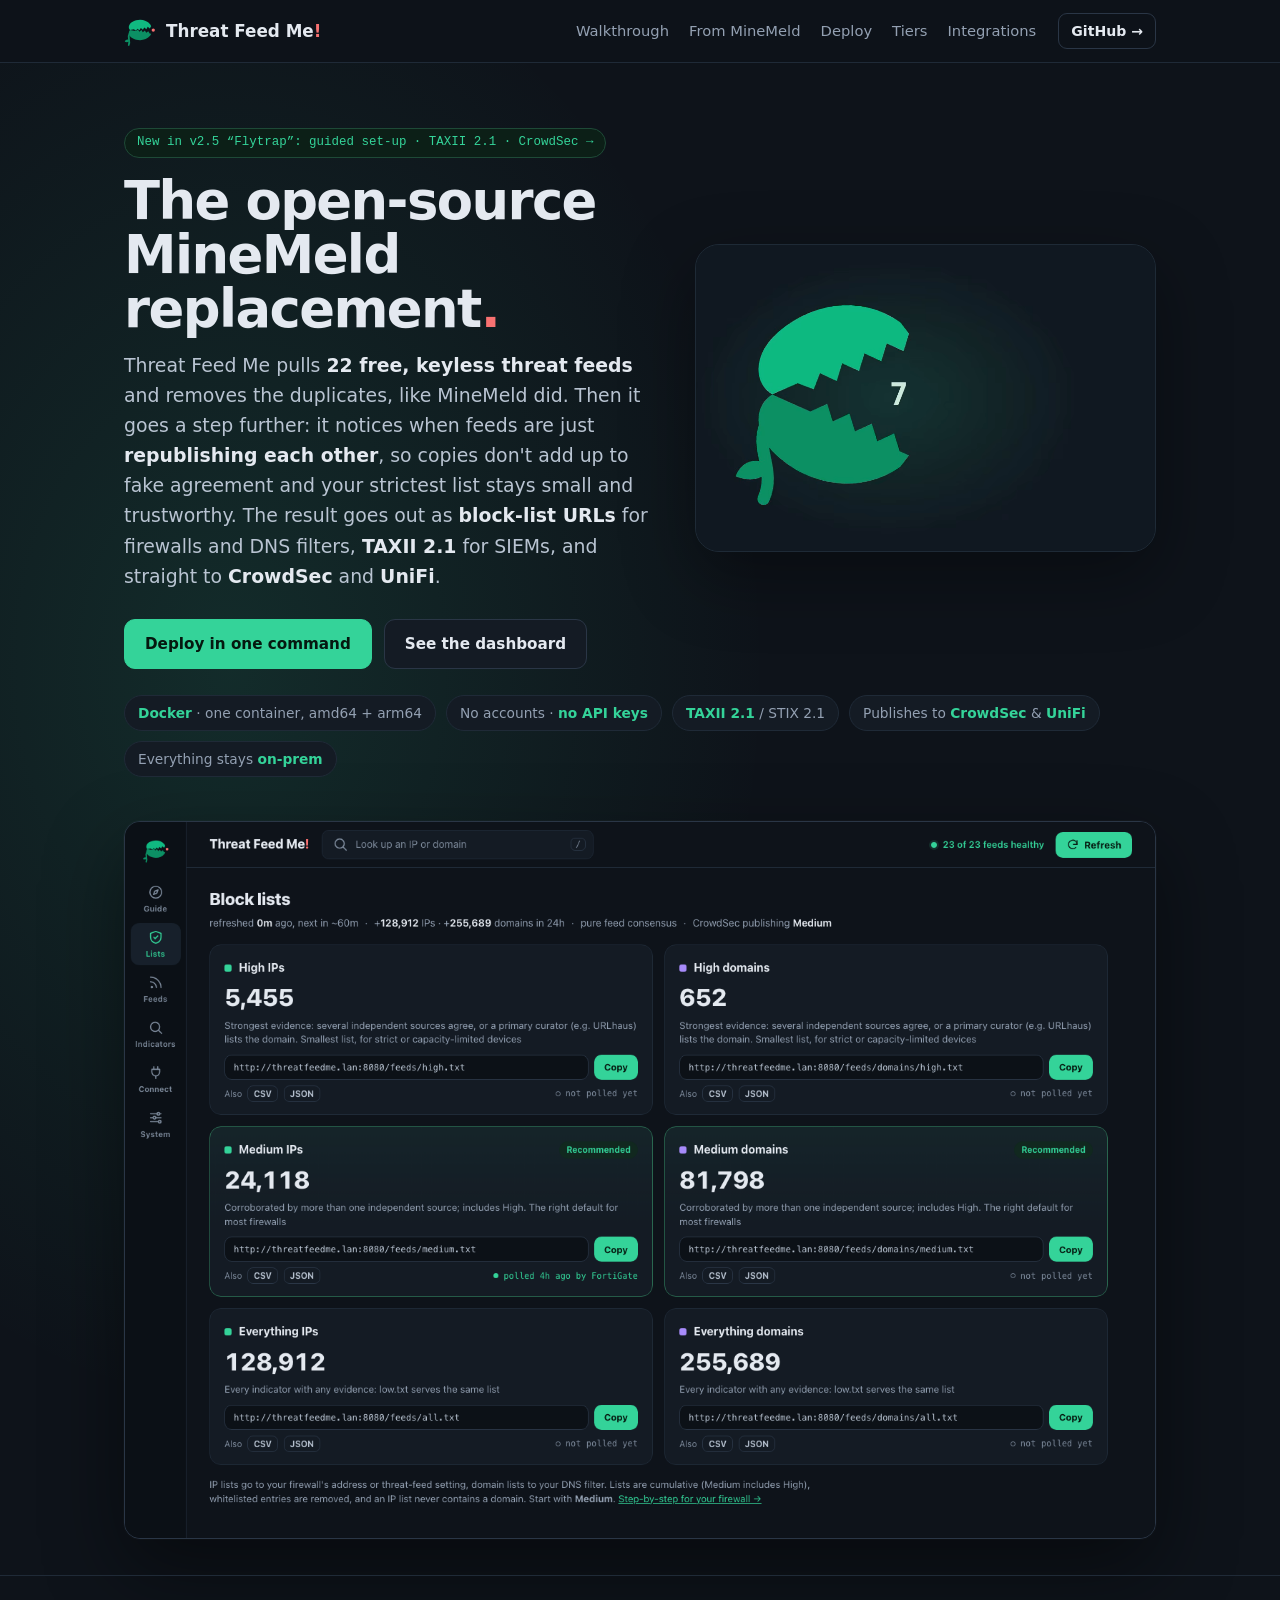
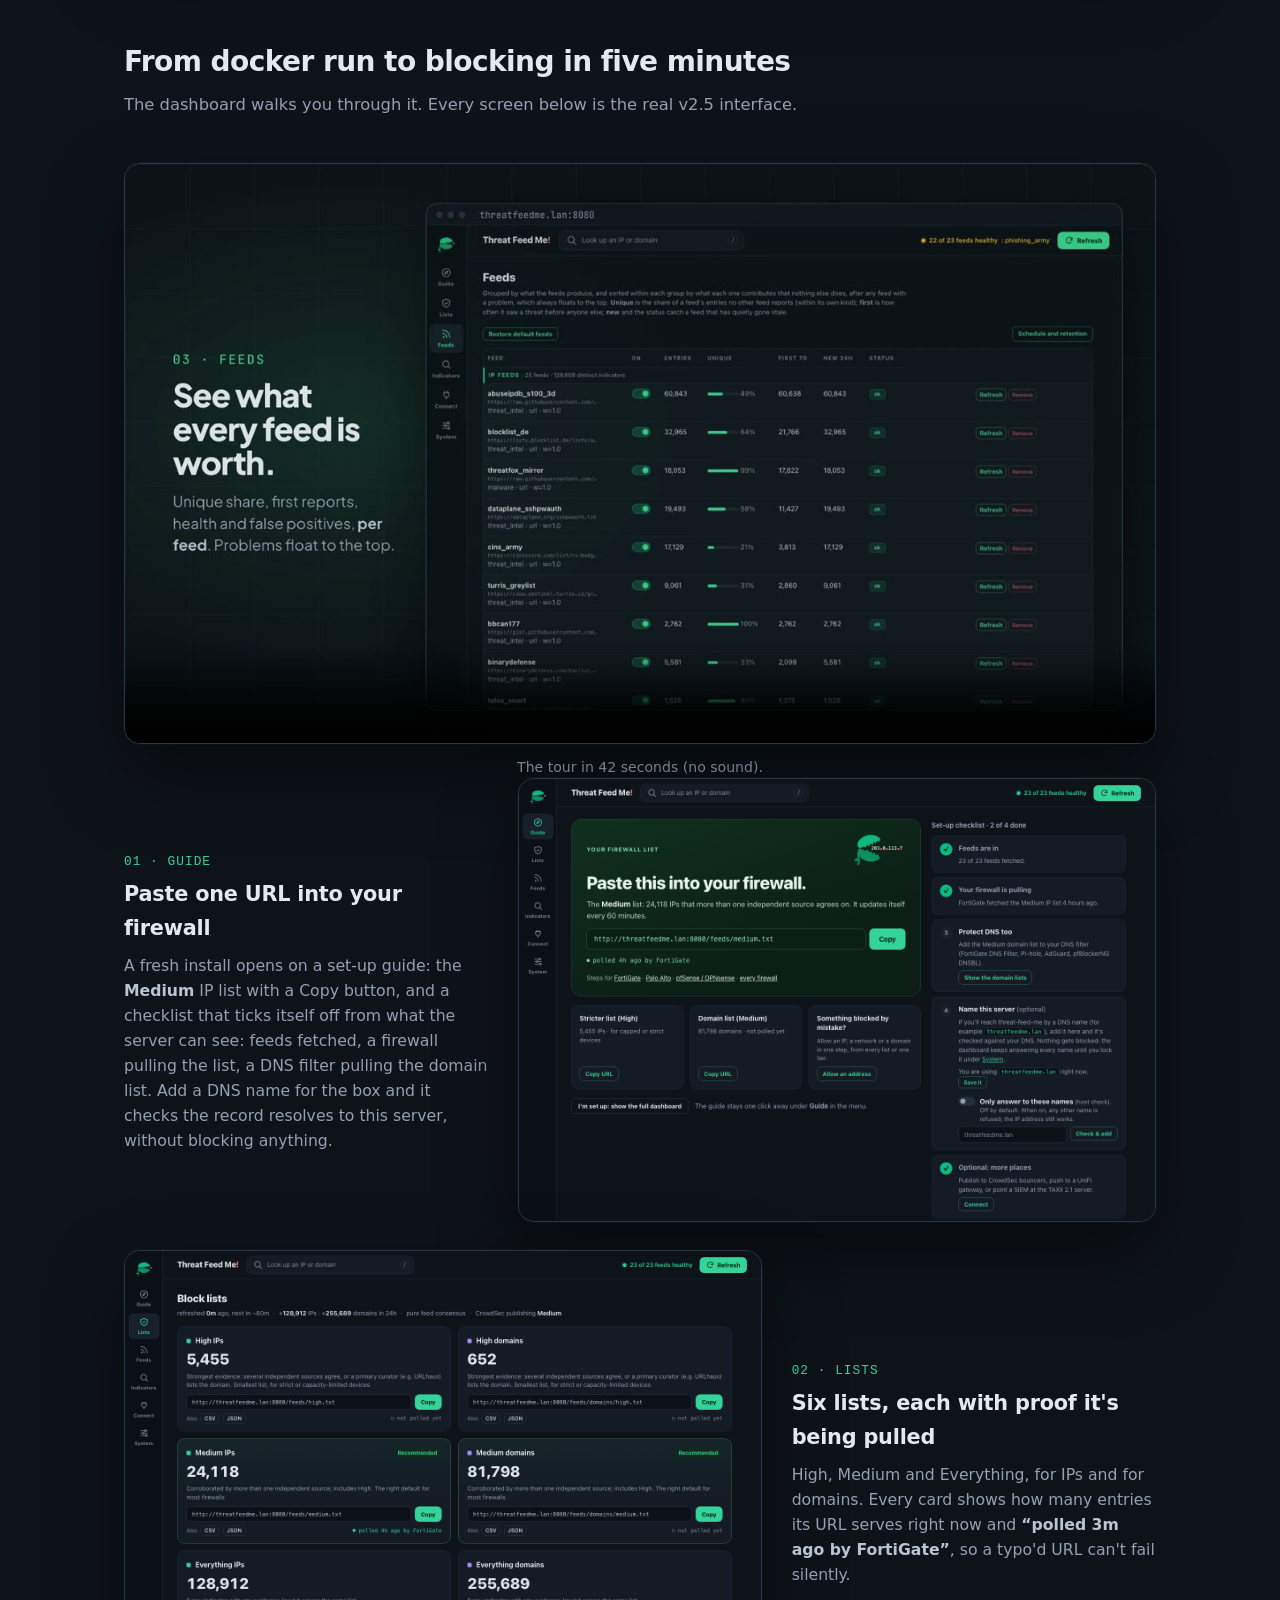
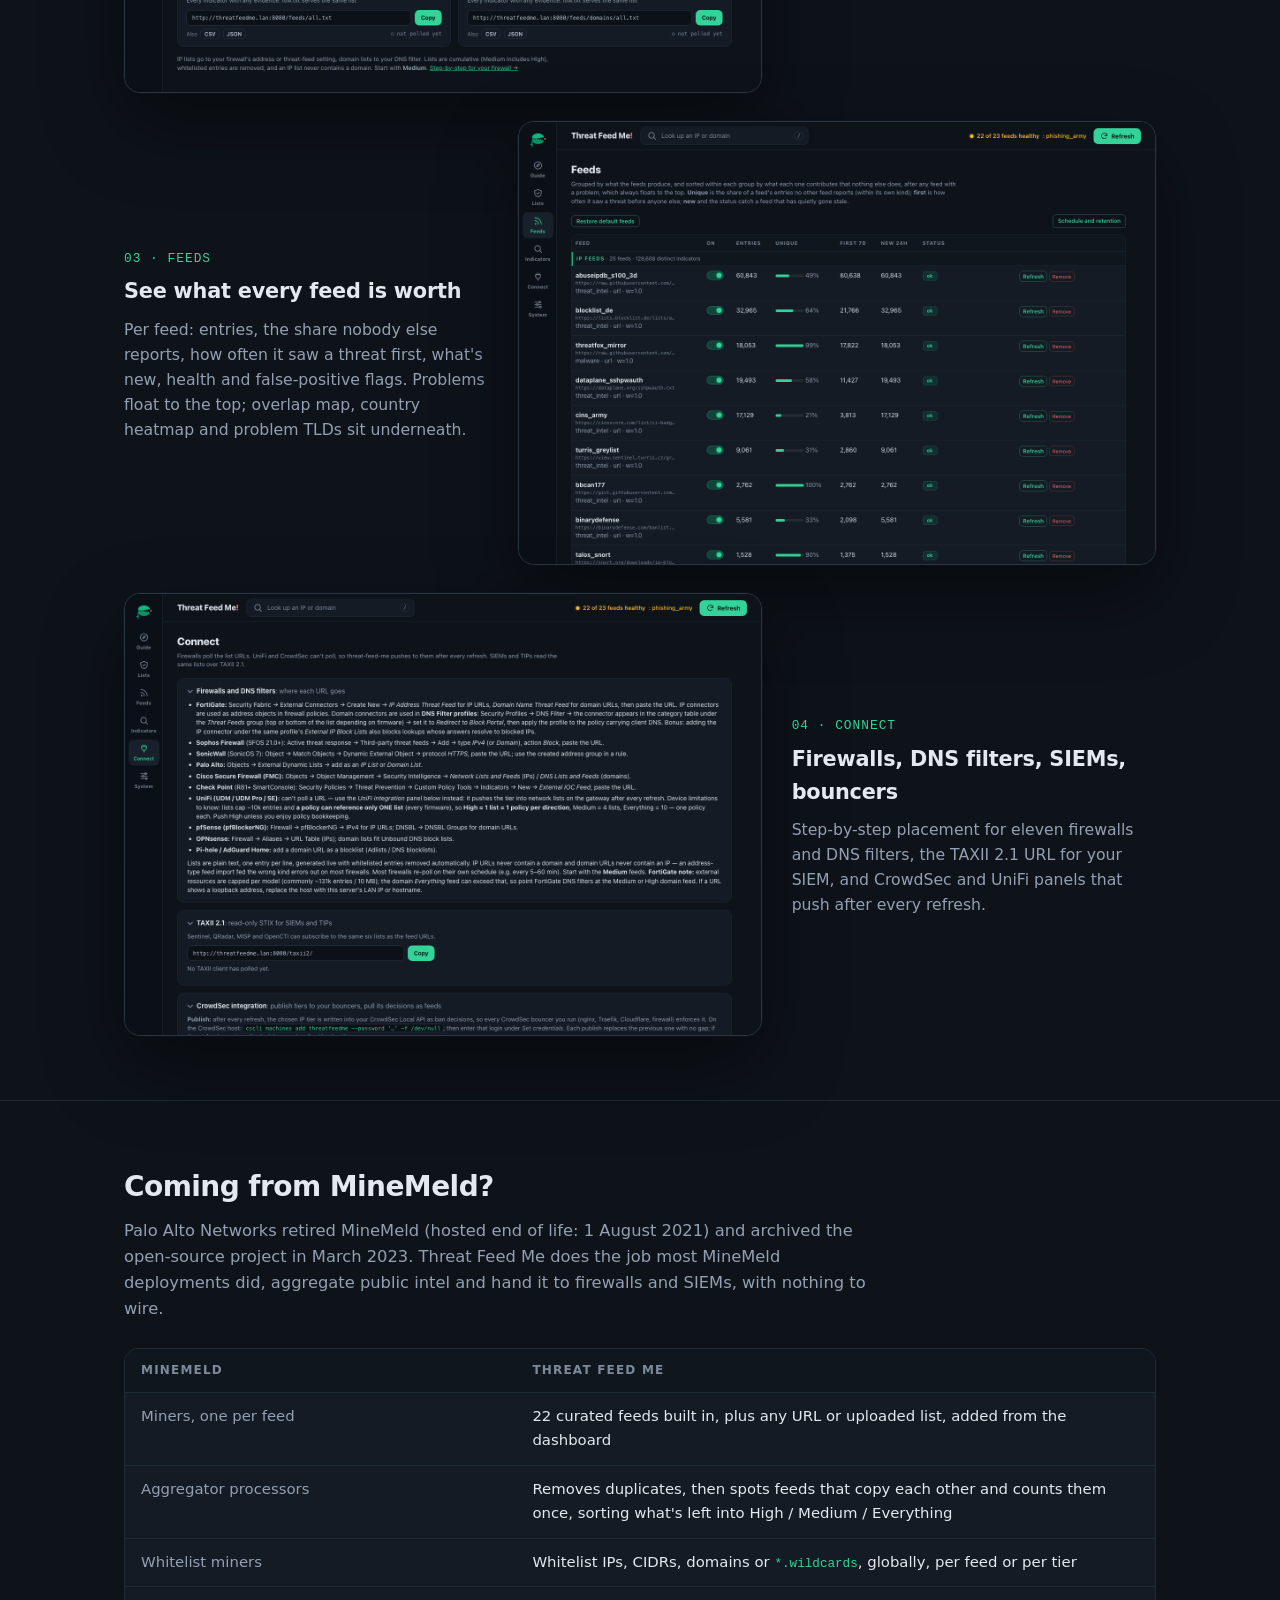
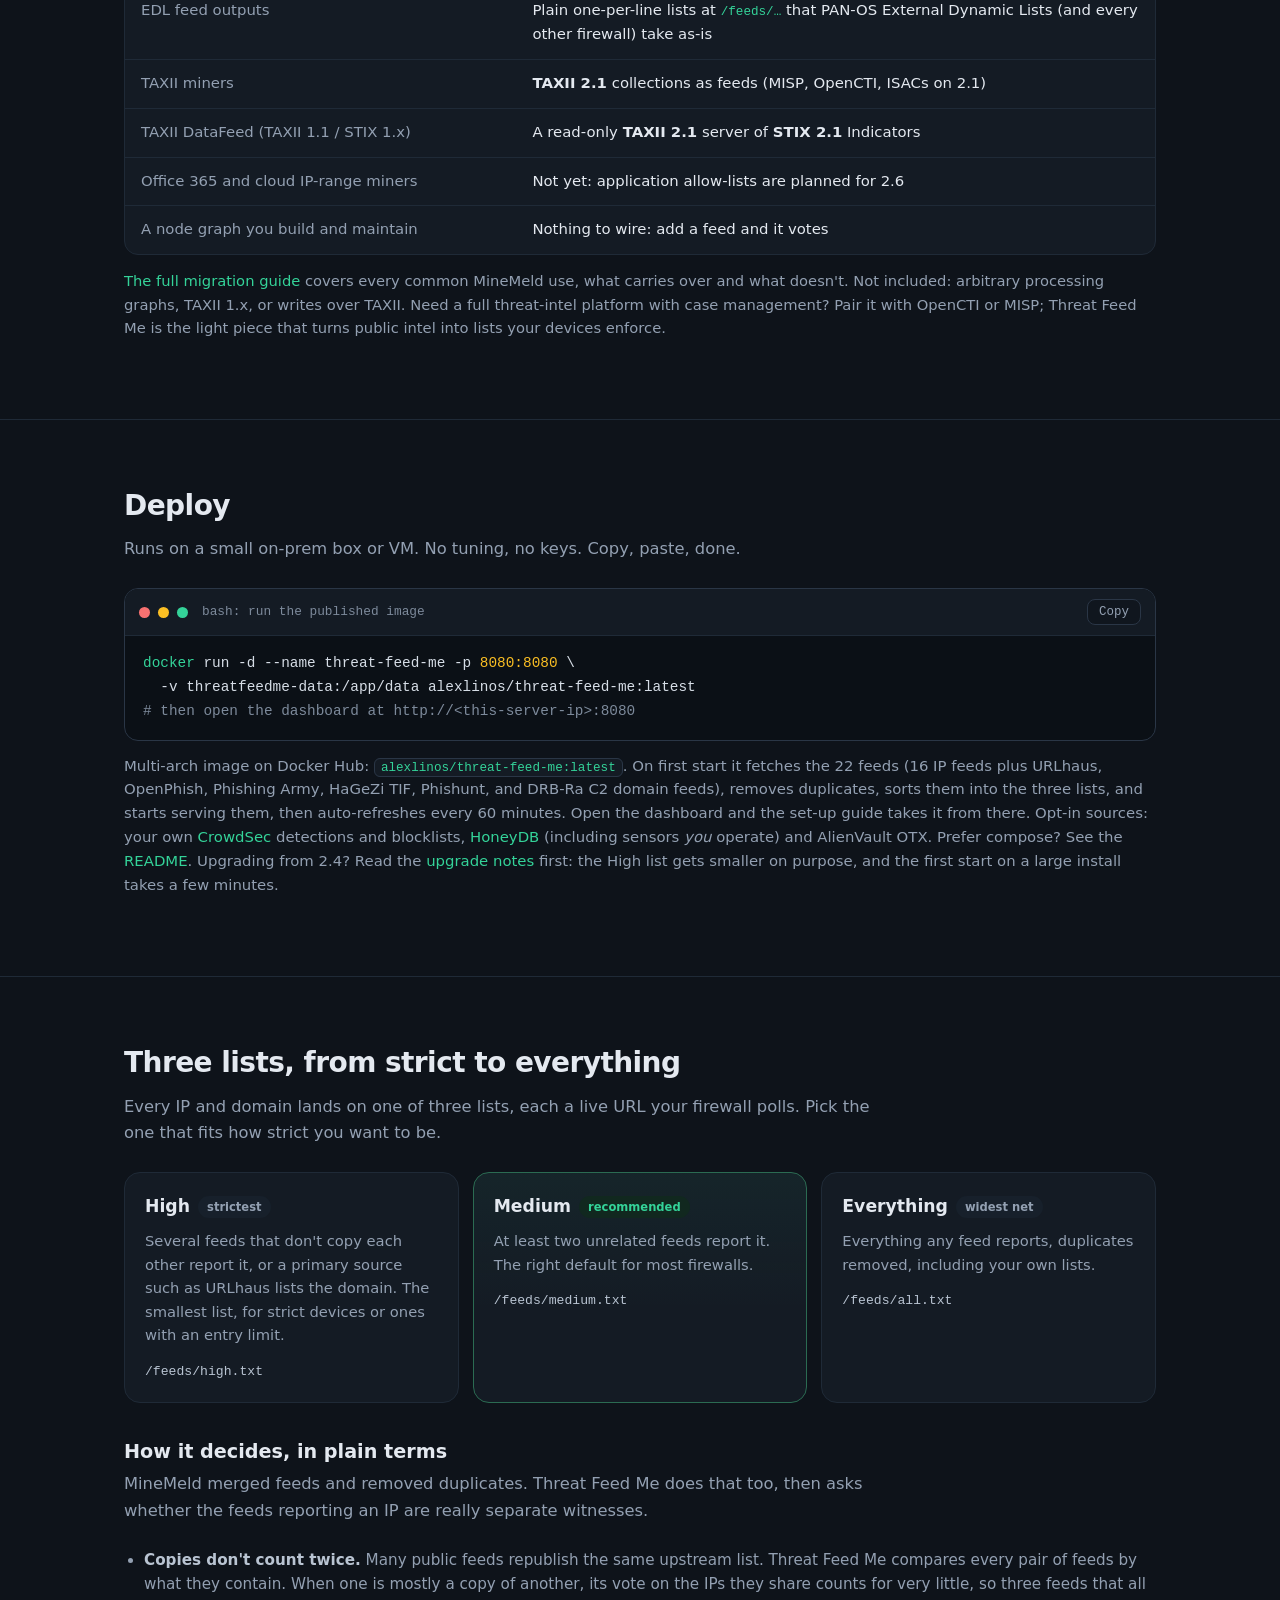
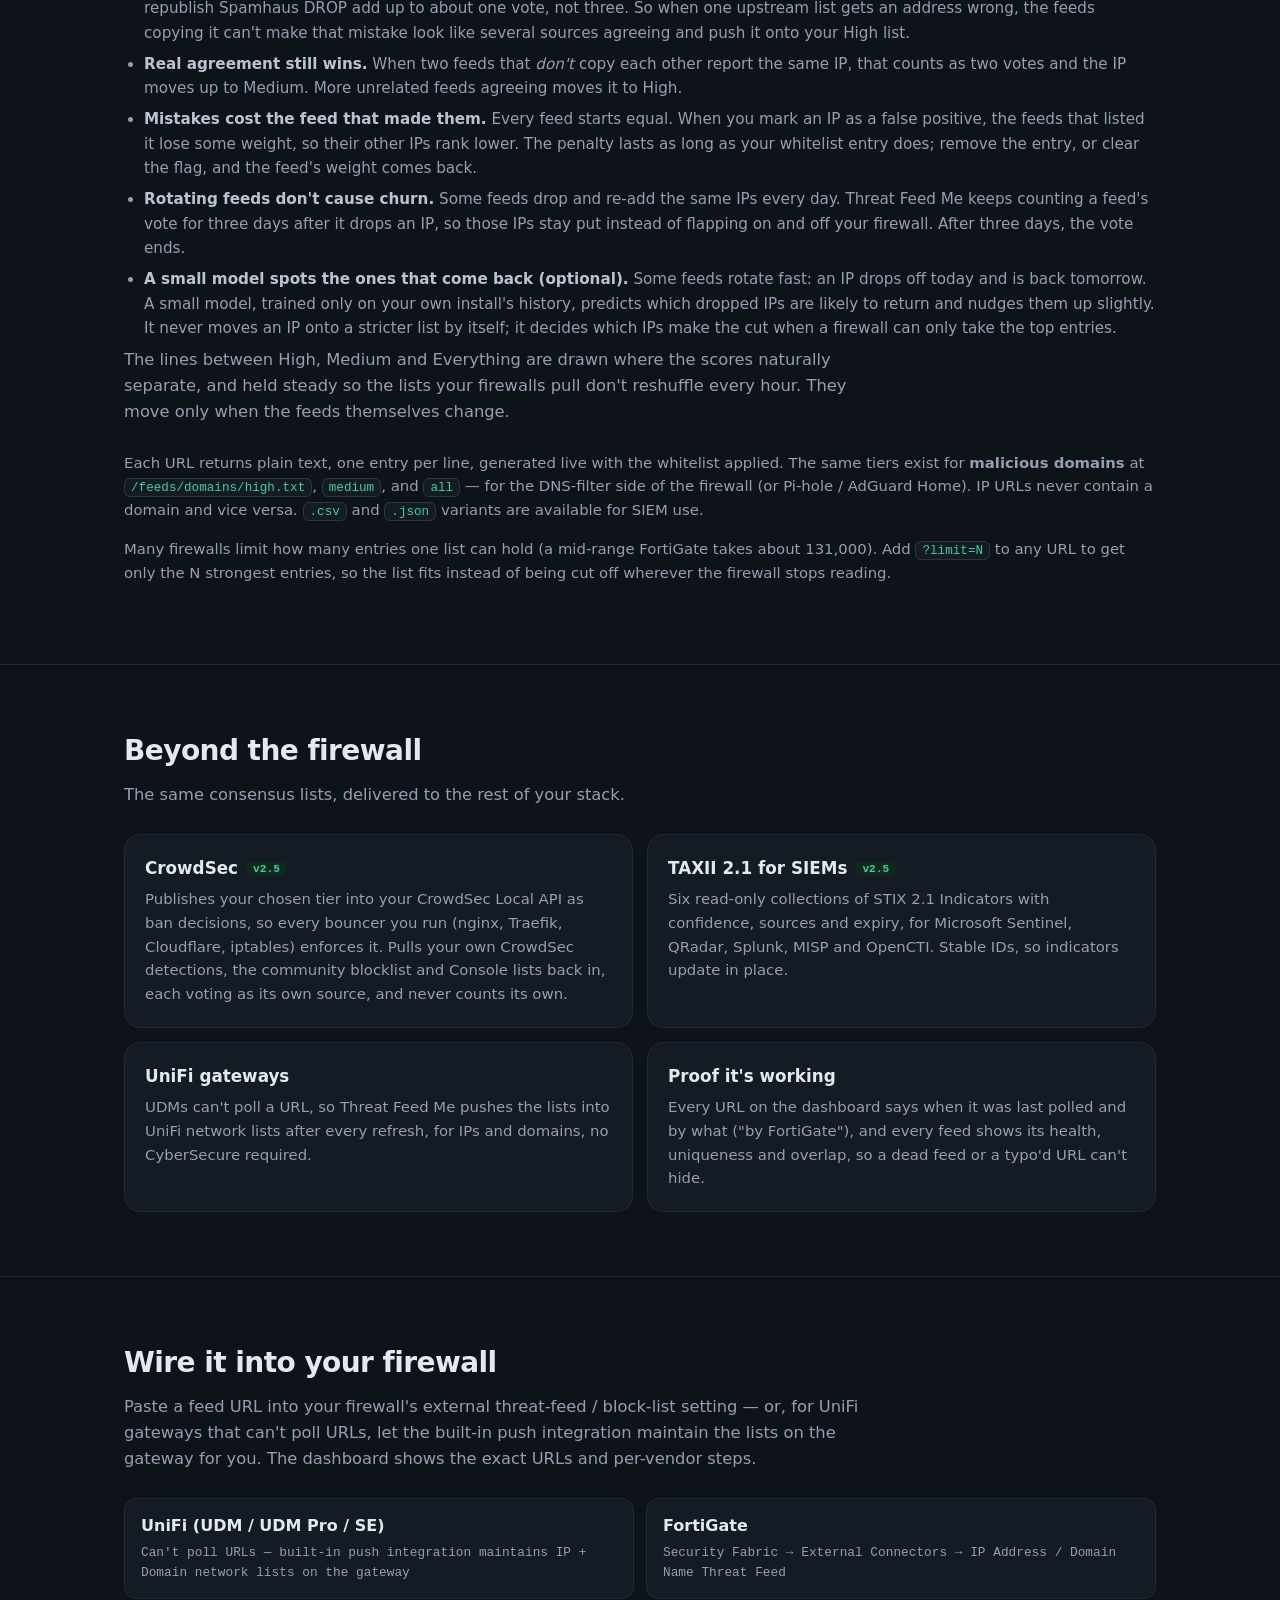
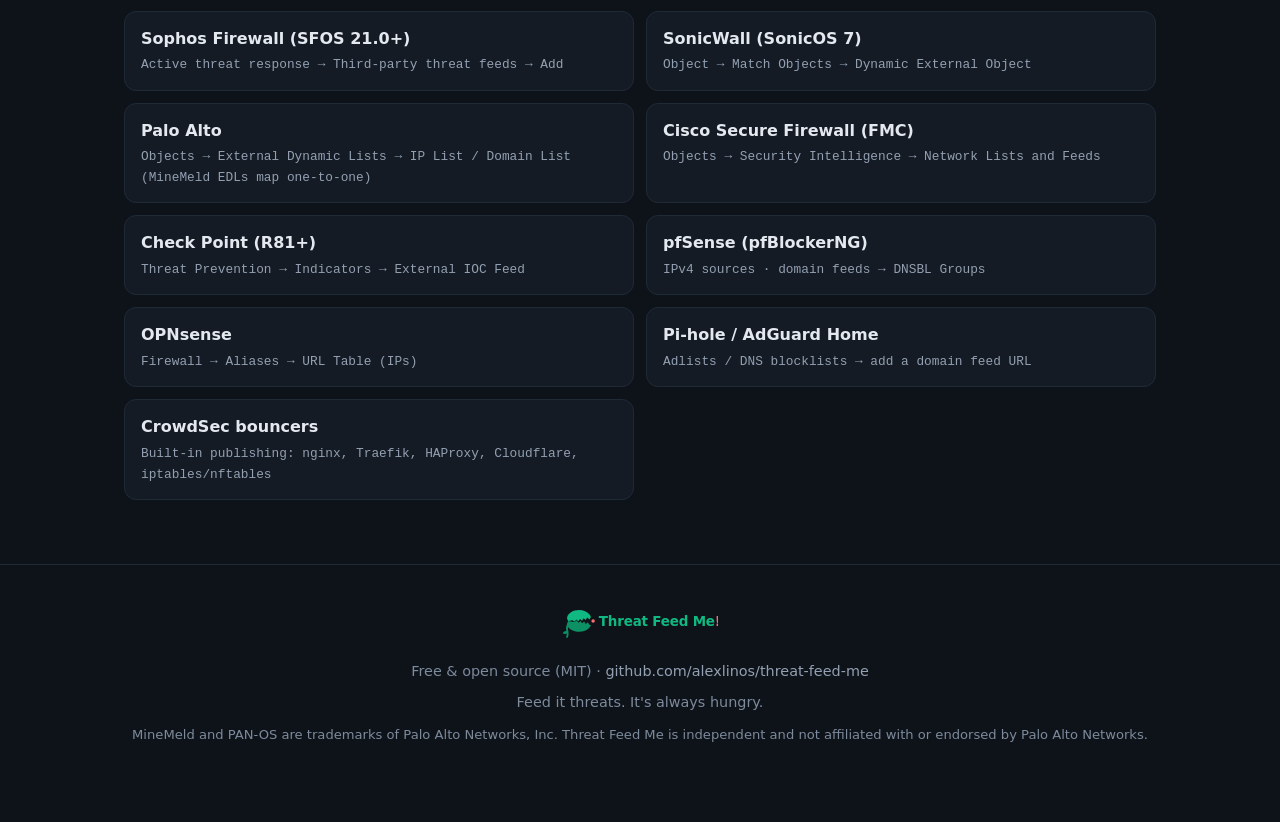
==== commit 7de6142e: "site: play the 42-second tour in the walkthrough The walkthrough explains the dashboard in stills; t" ====
--- a/docs/index.html
+++ b/docs/index.html
@@ -83,7 +83,8 @@
   .chip b{color:var(--green-bright);font-weight:650}
   .shot{margin:44px 0 0;border-radius:16px;border:1px solid var(--border-2);overflow:hidden;
     box-shadow:0 30px 80px rgba(0,0,0,.45),0 0 0 1px rgba(255,255,255,.02)}
-  .shot img{display:block;width:100%;height:auto}
+  .shot img,.shot video{display:block;width:100%;height:auto}
+  .tour-cap{margin:12px 0 0;color:var(--dim);font-size:.88rem;text-align:center}
 
   /* ---- sections ---- */
   section{padding:64px 0;border-top:1px solid var(--border)}
@@ -232,6 +233,15 @@
     <div class="wrap">
       <h2>From docker run to blocking in five minutes</h2>
       <p class="sub">The dashboard walks you through it. Every screen below is the real v2.5 interface.</p>
+      <!-- The promo, rendered with HyperFrames. preload="none": nothing past the
+           poster downloads until the visitor presses play. -->
+      <figure class="shot tour">
+        <video controls playsinline preload="none" width="1920" height="1080" poster="assets/tour-poster.jpg"
+               aria-label="A 42-second tour of Threat Feed Me: how it works, then the Guide, Lists, Feeds and Connect views">
+          <source src="assets/tour.mp4" type="video/mp4">
+        </video>
+      </figure>
+      <p class="tour-cap">The tour in 42 seconds (no sound).</p>
       <div class="steps">
         <div class="step">
           <div class="step-text"><span class="step-num">01 · GUIDE</span>
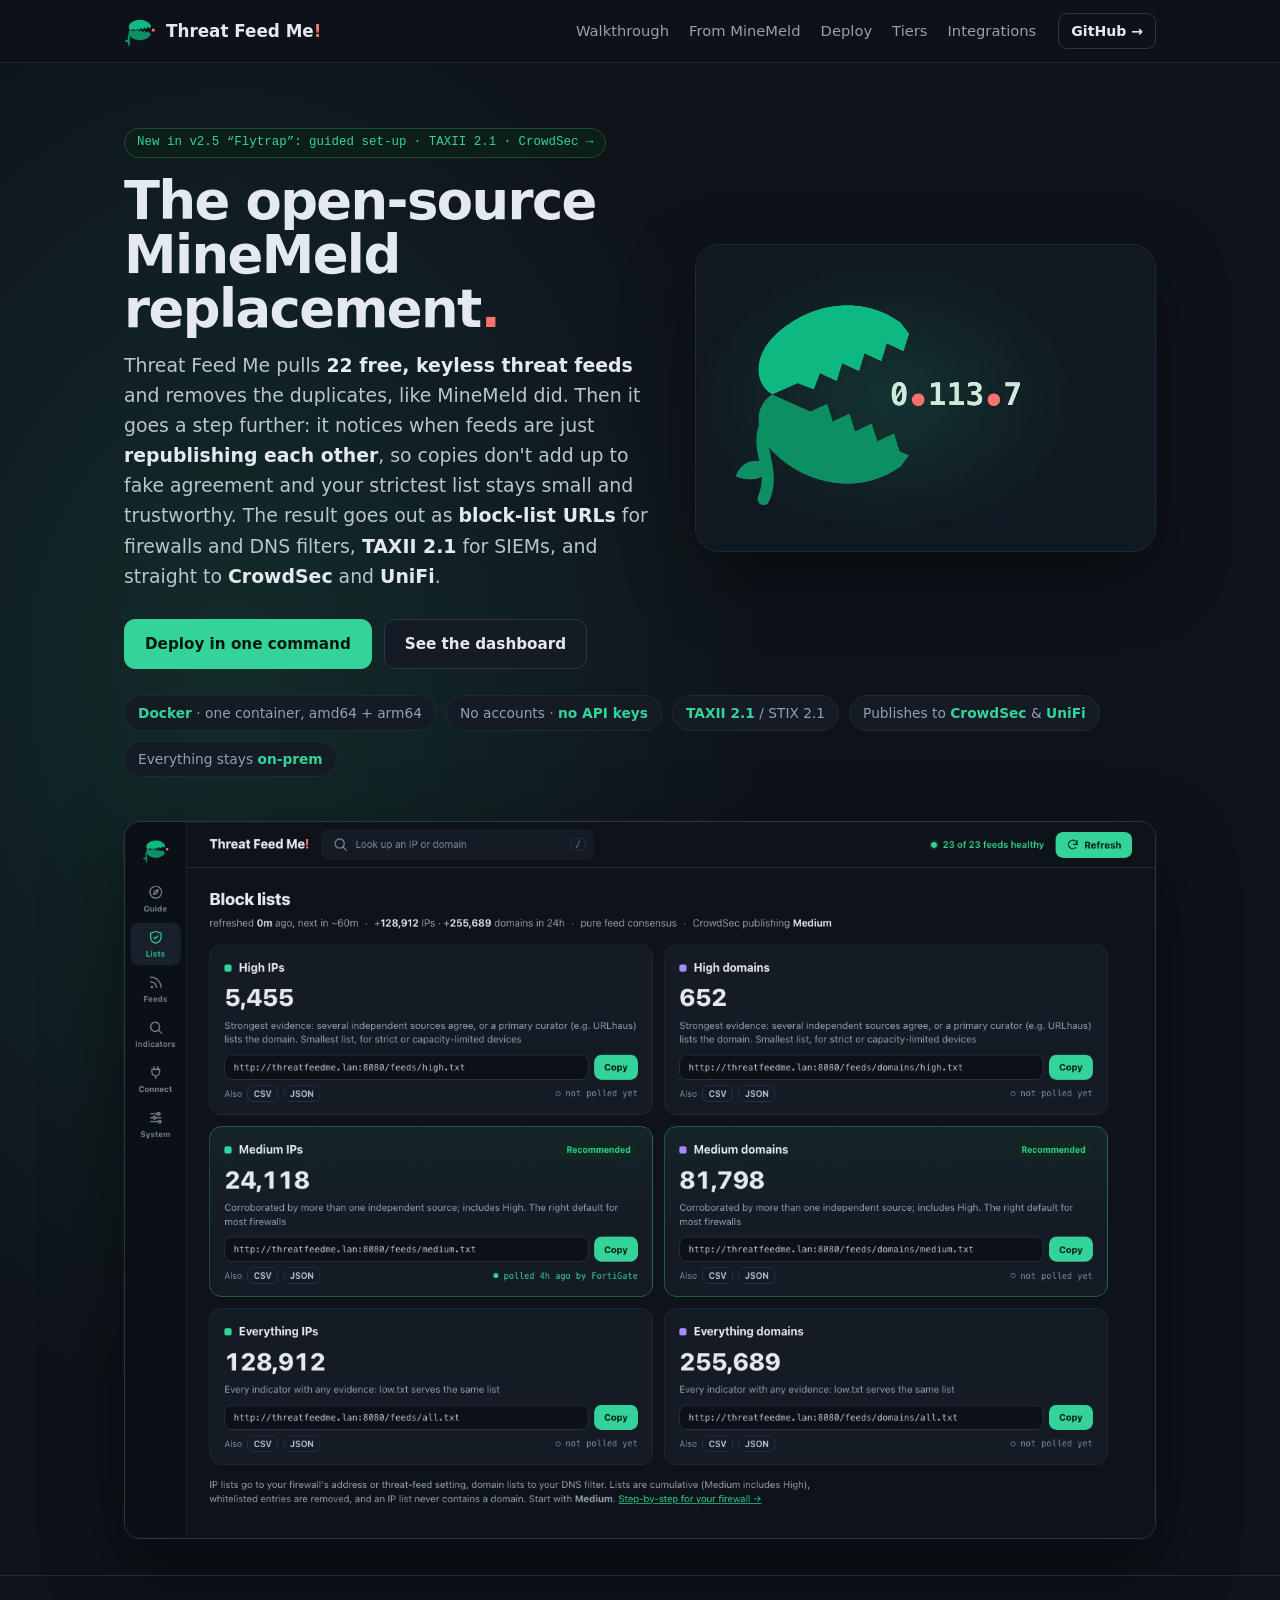
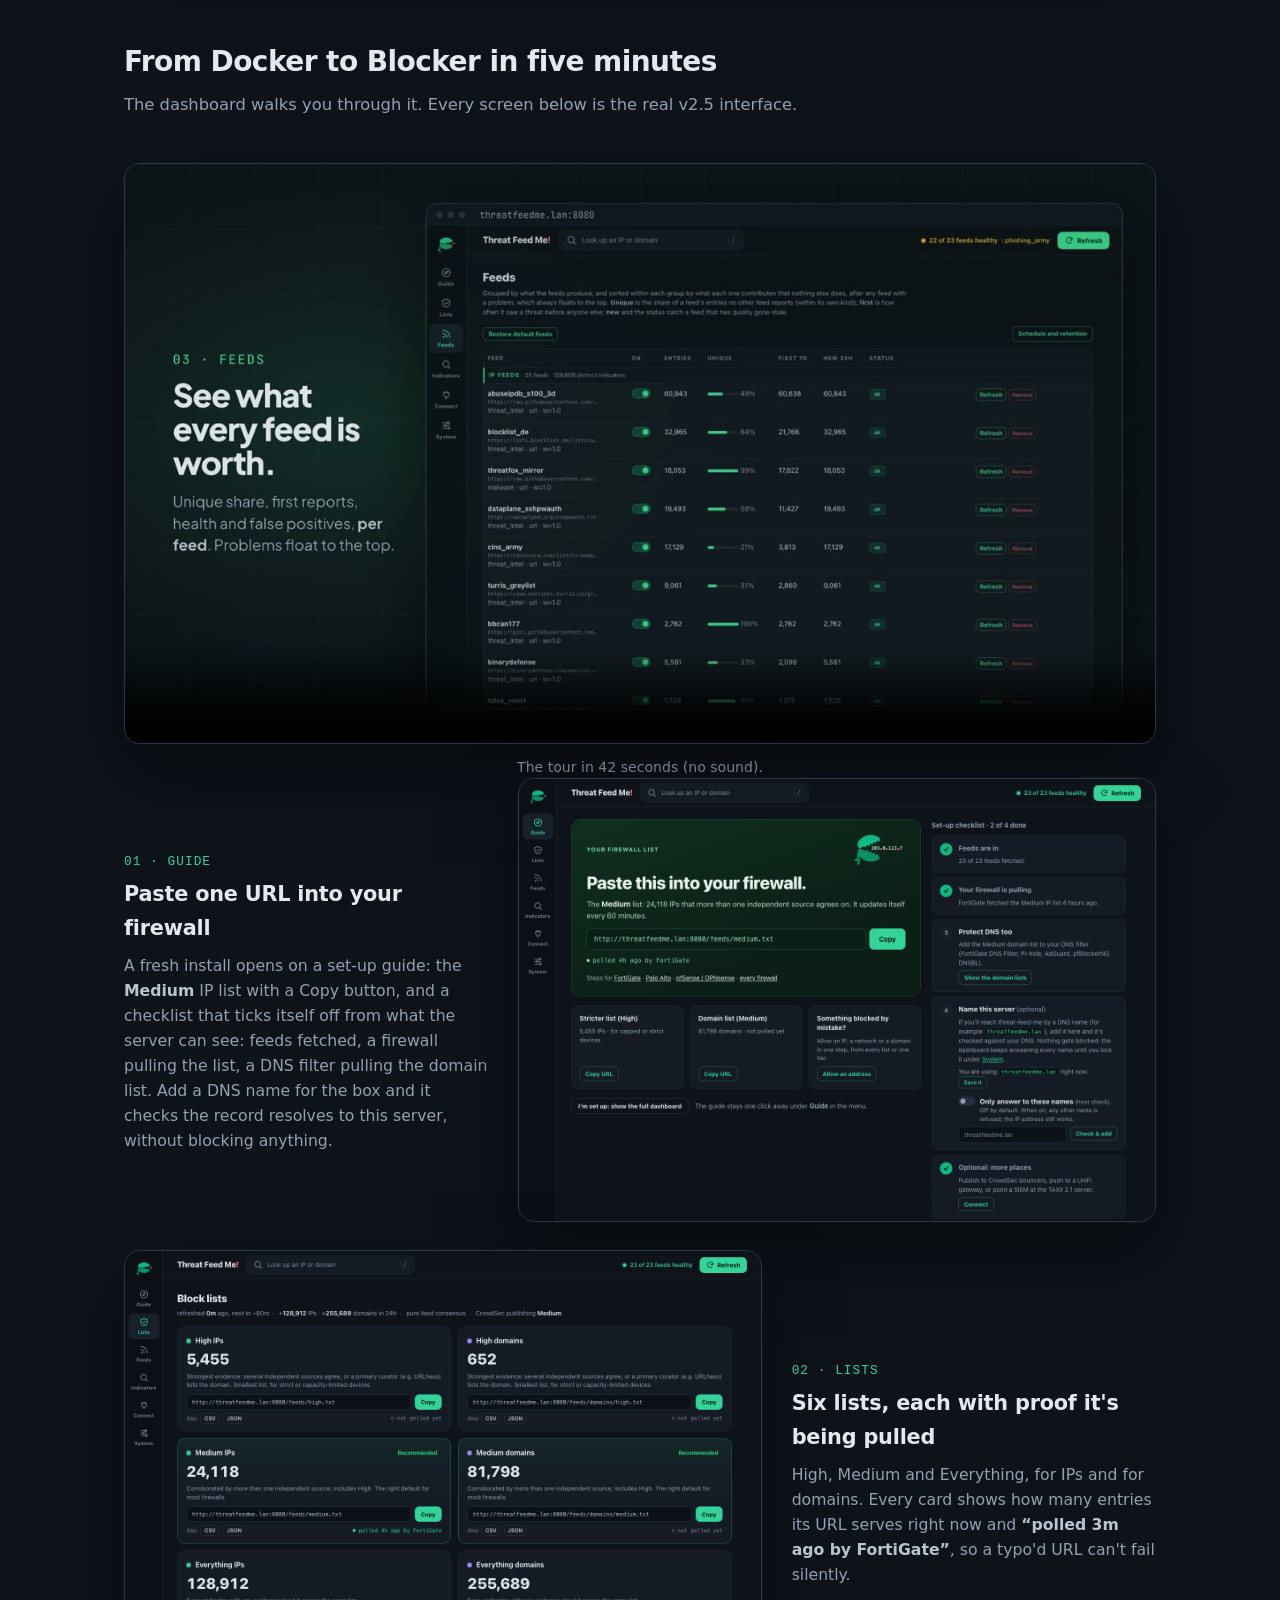
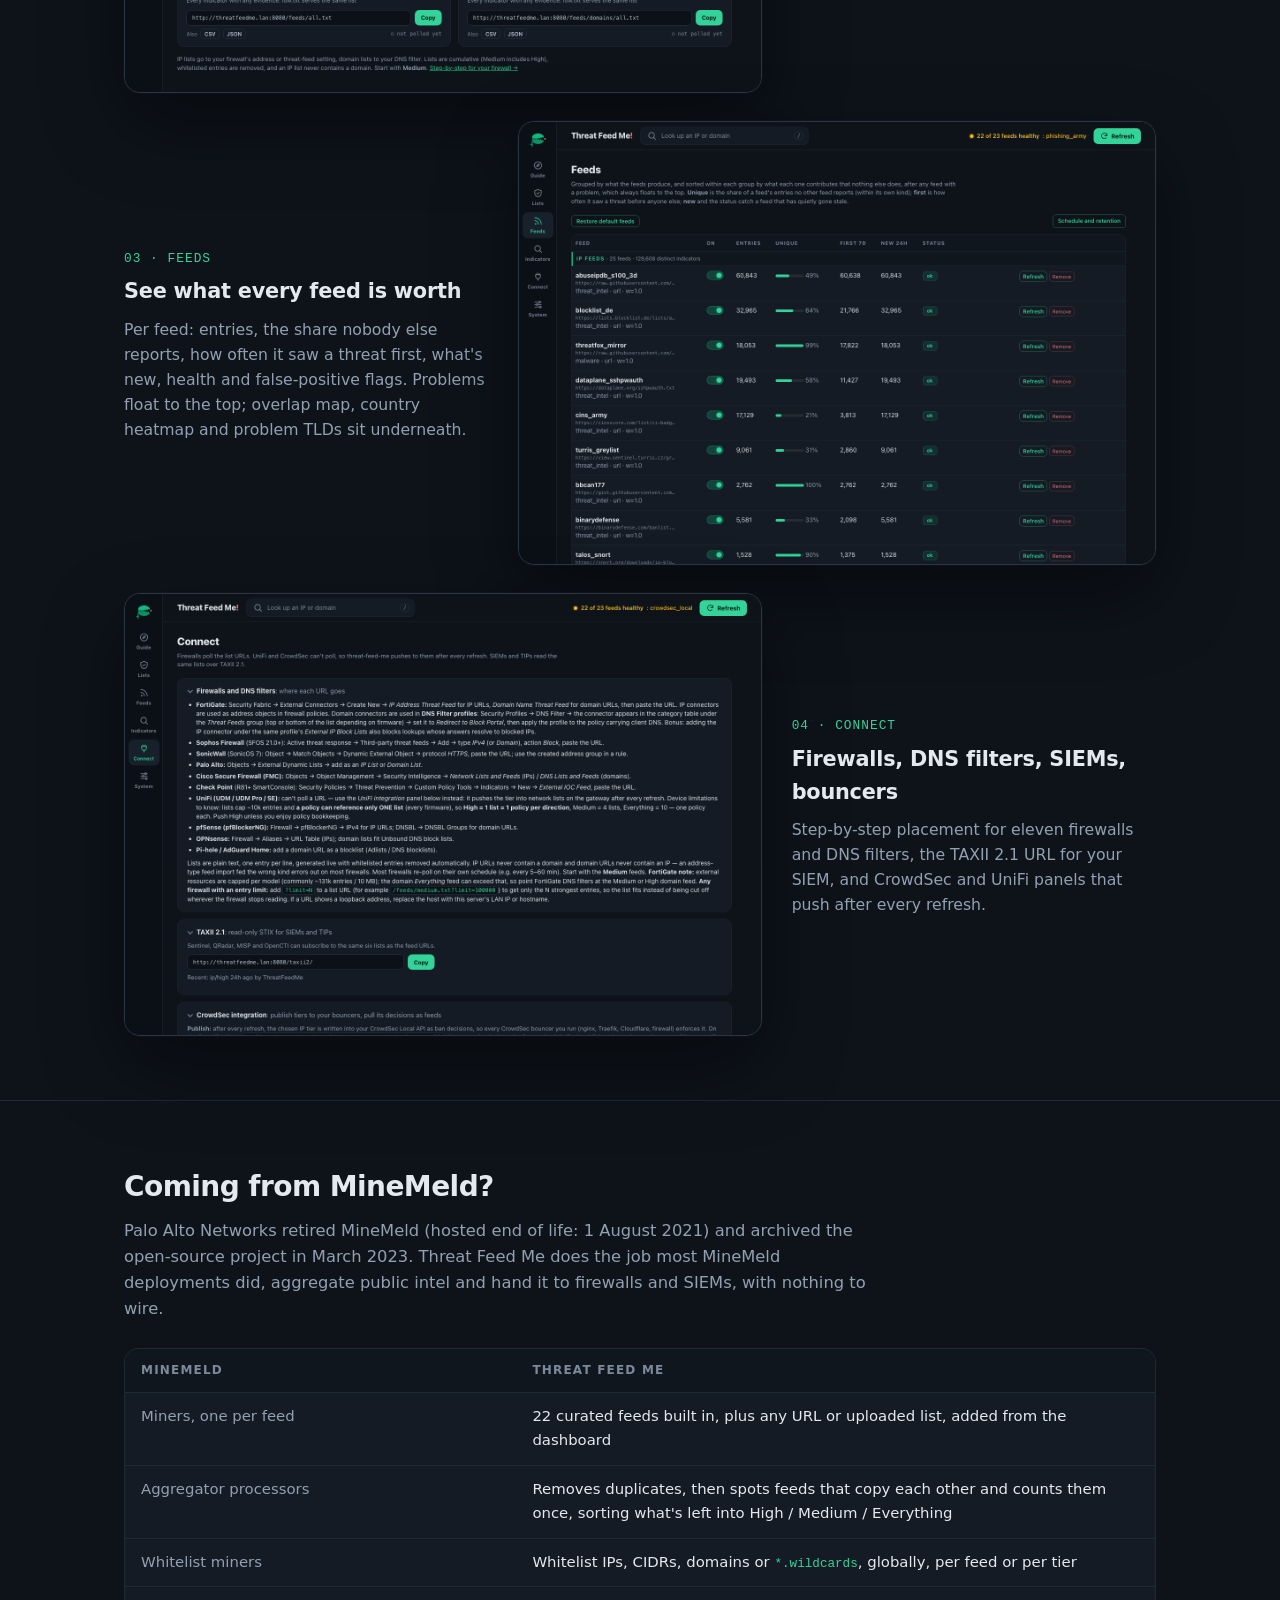
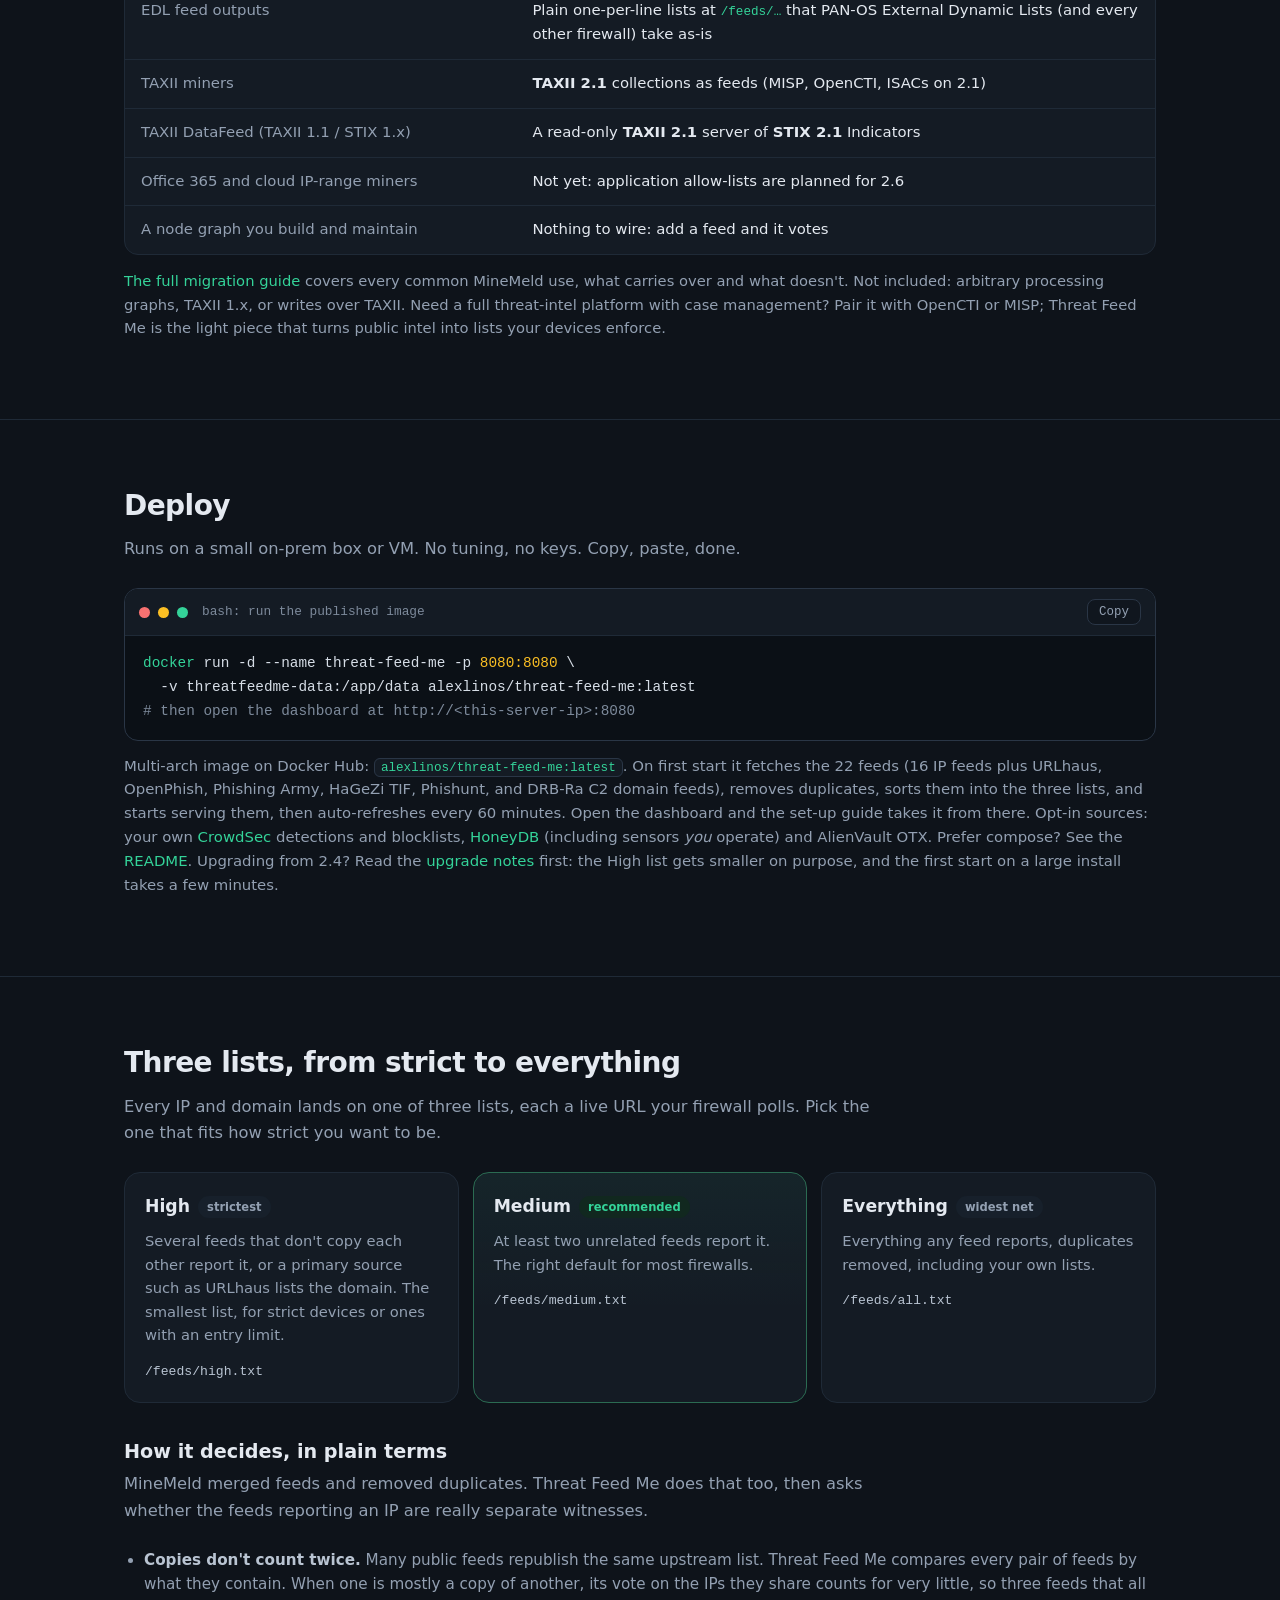
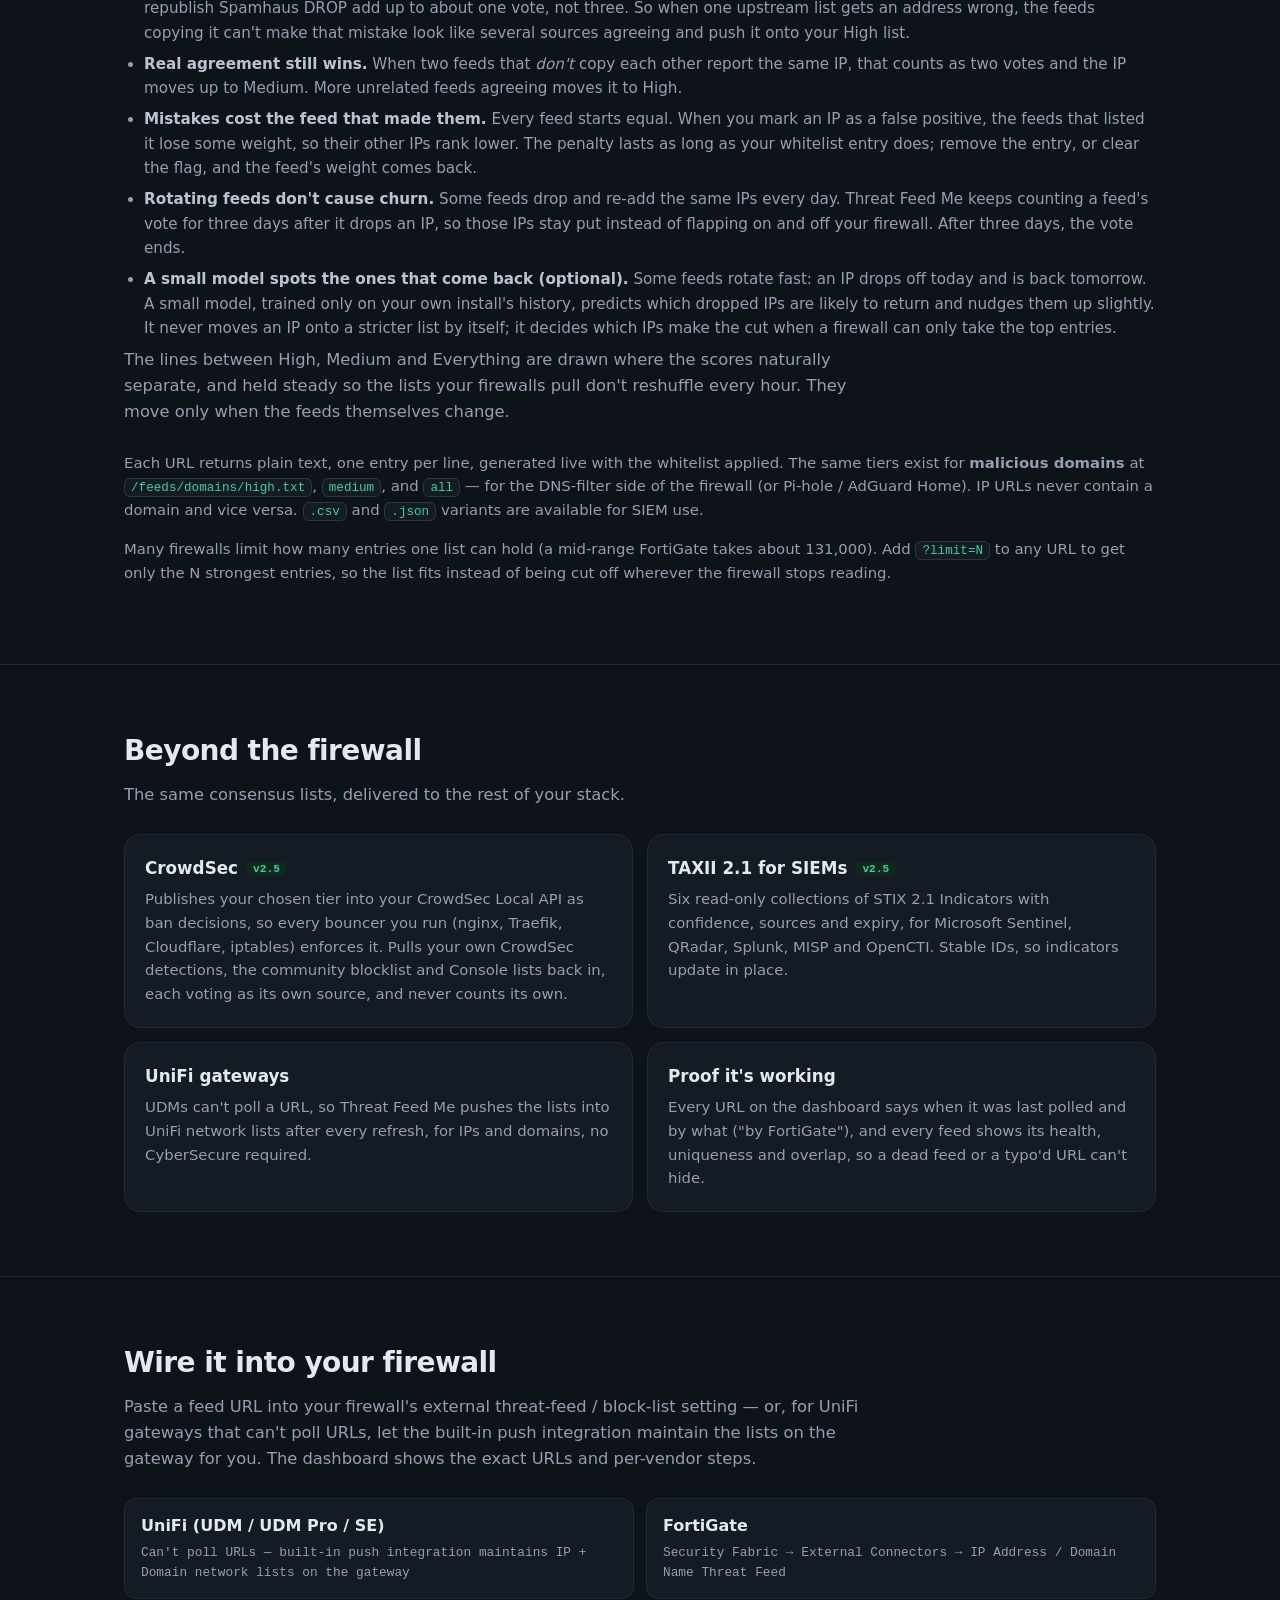
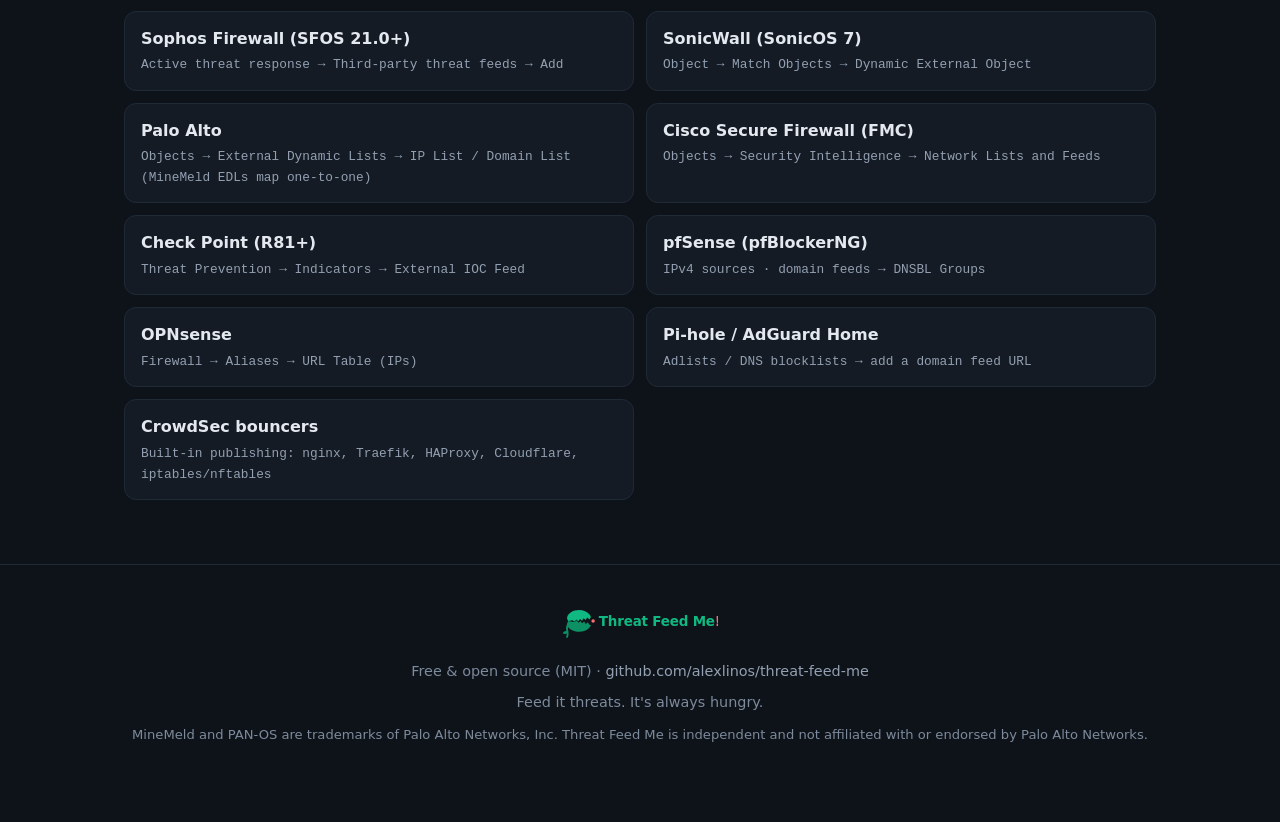
==== commit 19b53cdf: "site: 'From Docker to Blocker', and a magnifier on the tour's proof-of-polling shot The 'polled 4h a" ====
--- a/docs/index.html
+++ b/docs/index.html
@@ -231,7 +231,7 @@
   <!-- WALKTHROUGH -->
   <section id="walkthrough">
     <div class="wrap">
-      <h2>From docker run to blocking in five minutes</h2>
+      <h2>From Docker to Blocker in five minutes</h2>
       <p class="sub">The dashboard walks you through it. Every screen below is the real v2.5 interface.</p>
       <!-- The promo, rendered with HyperFrames. preload="none": nothing past the
            poster downloads until the visitor presses play. -->
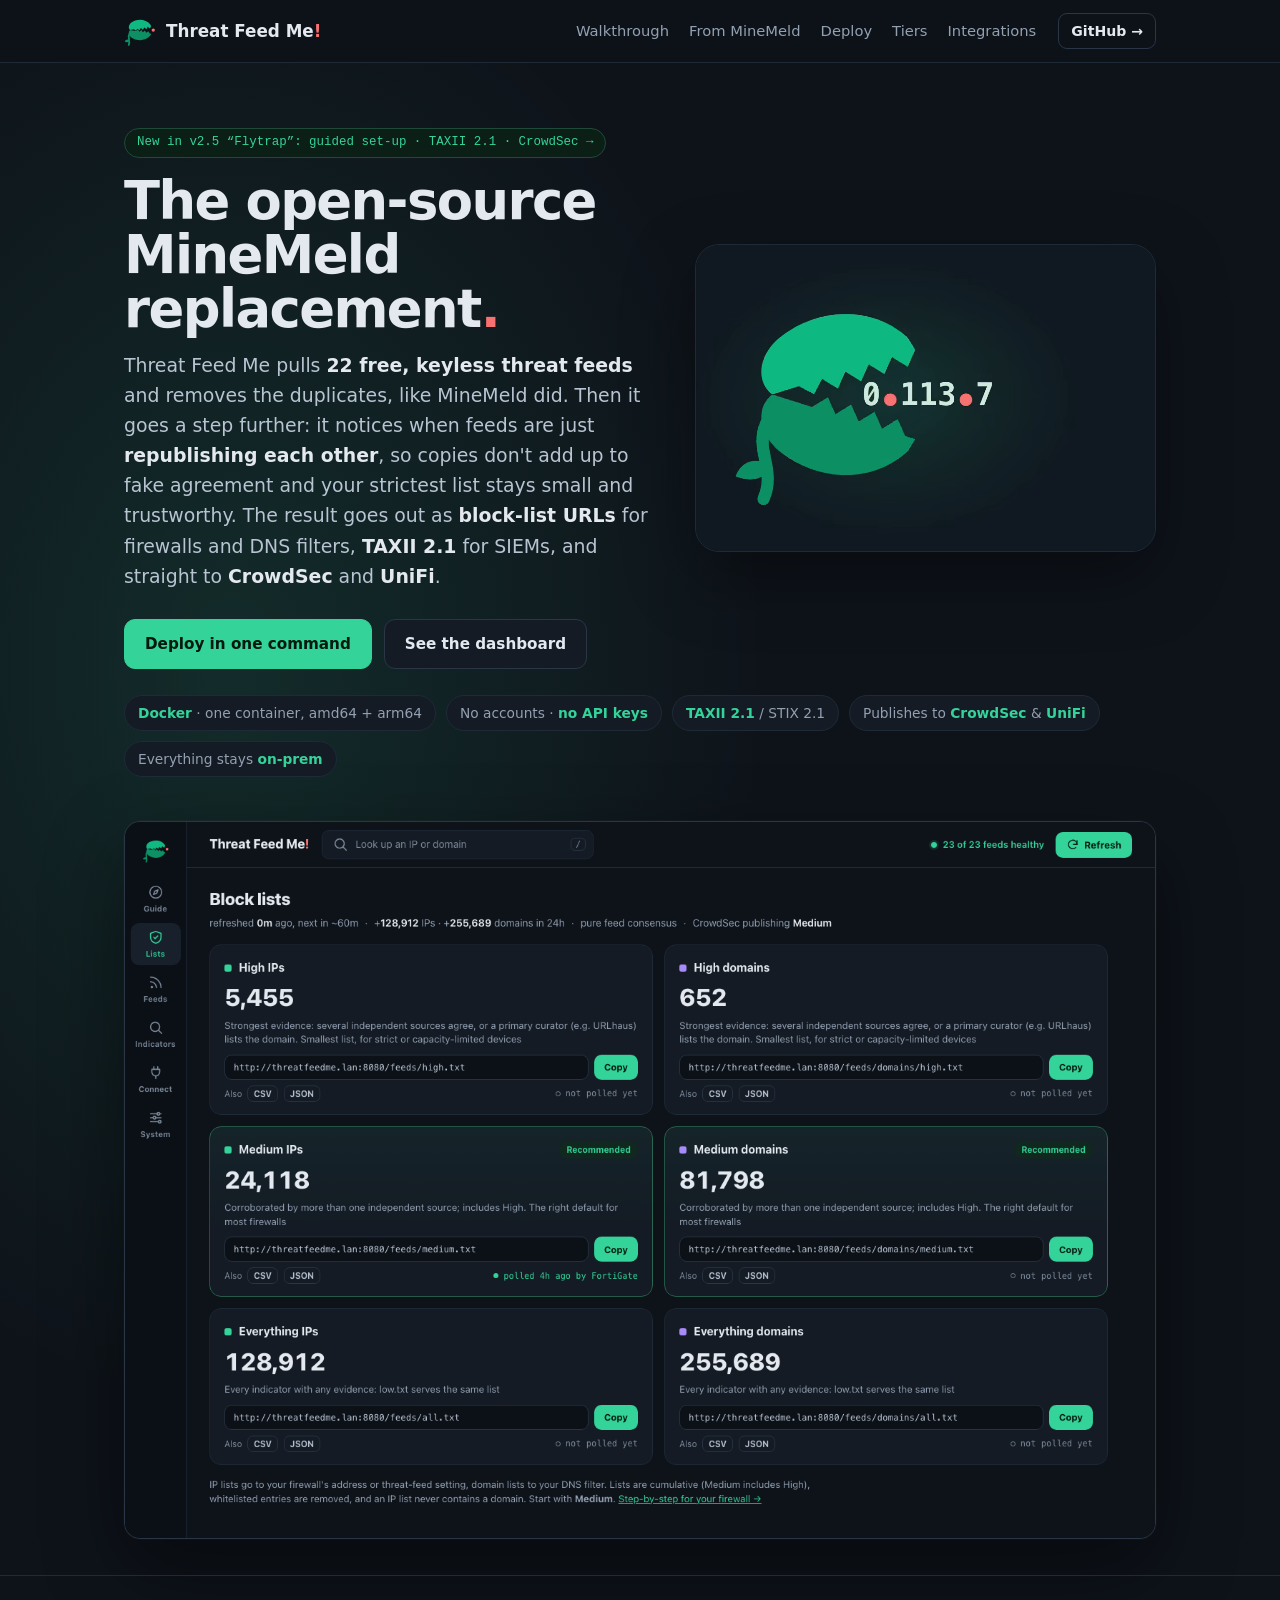
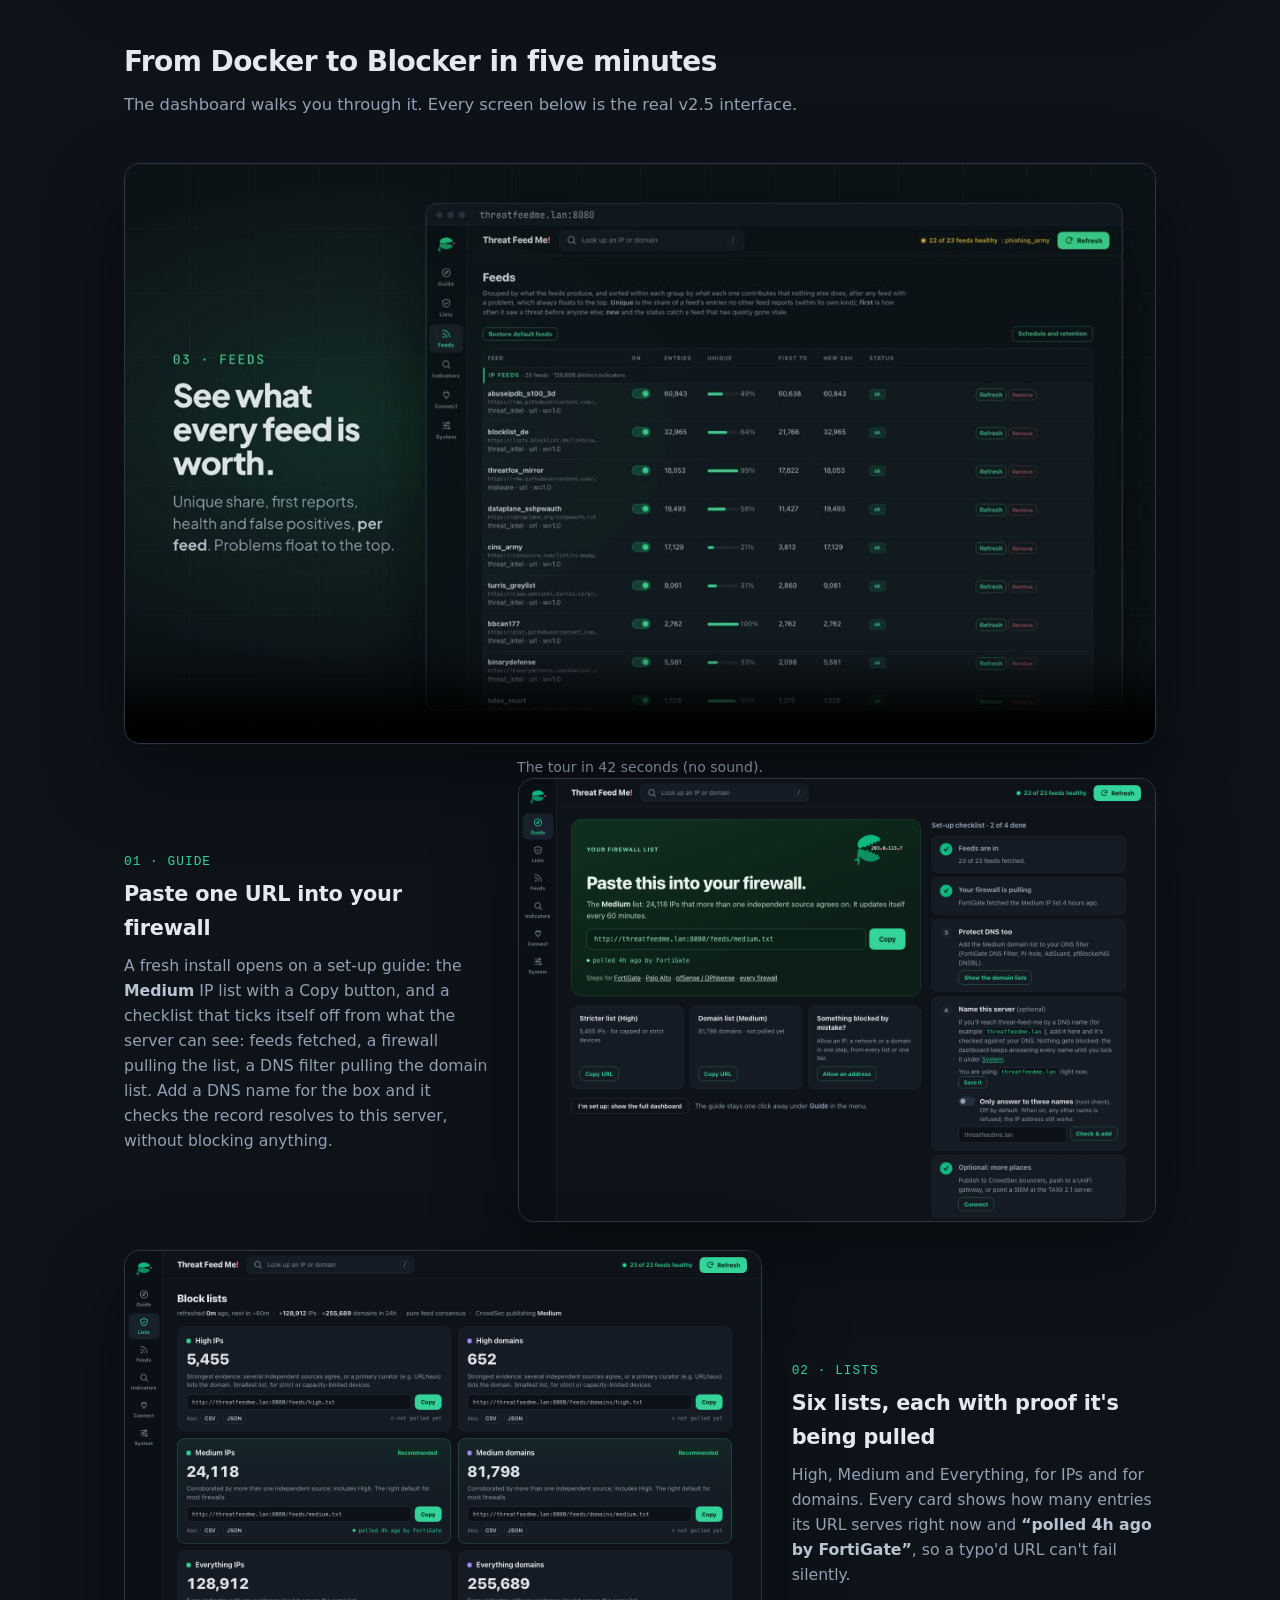
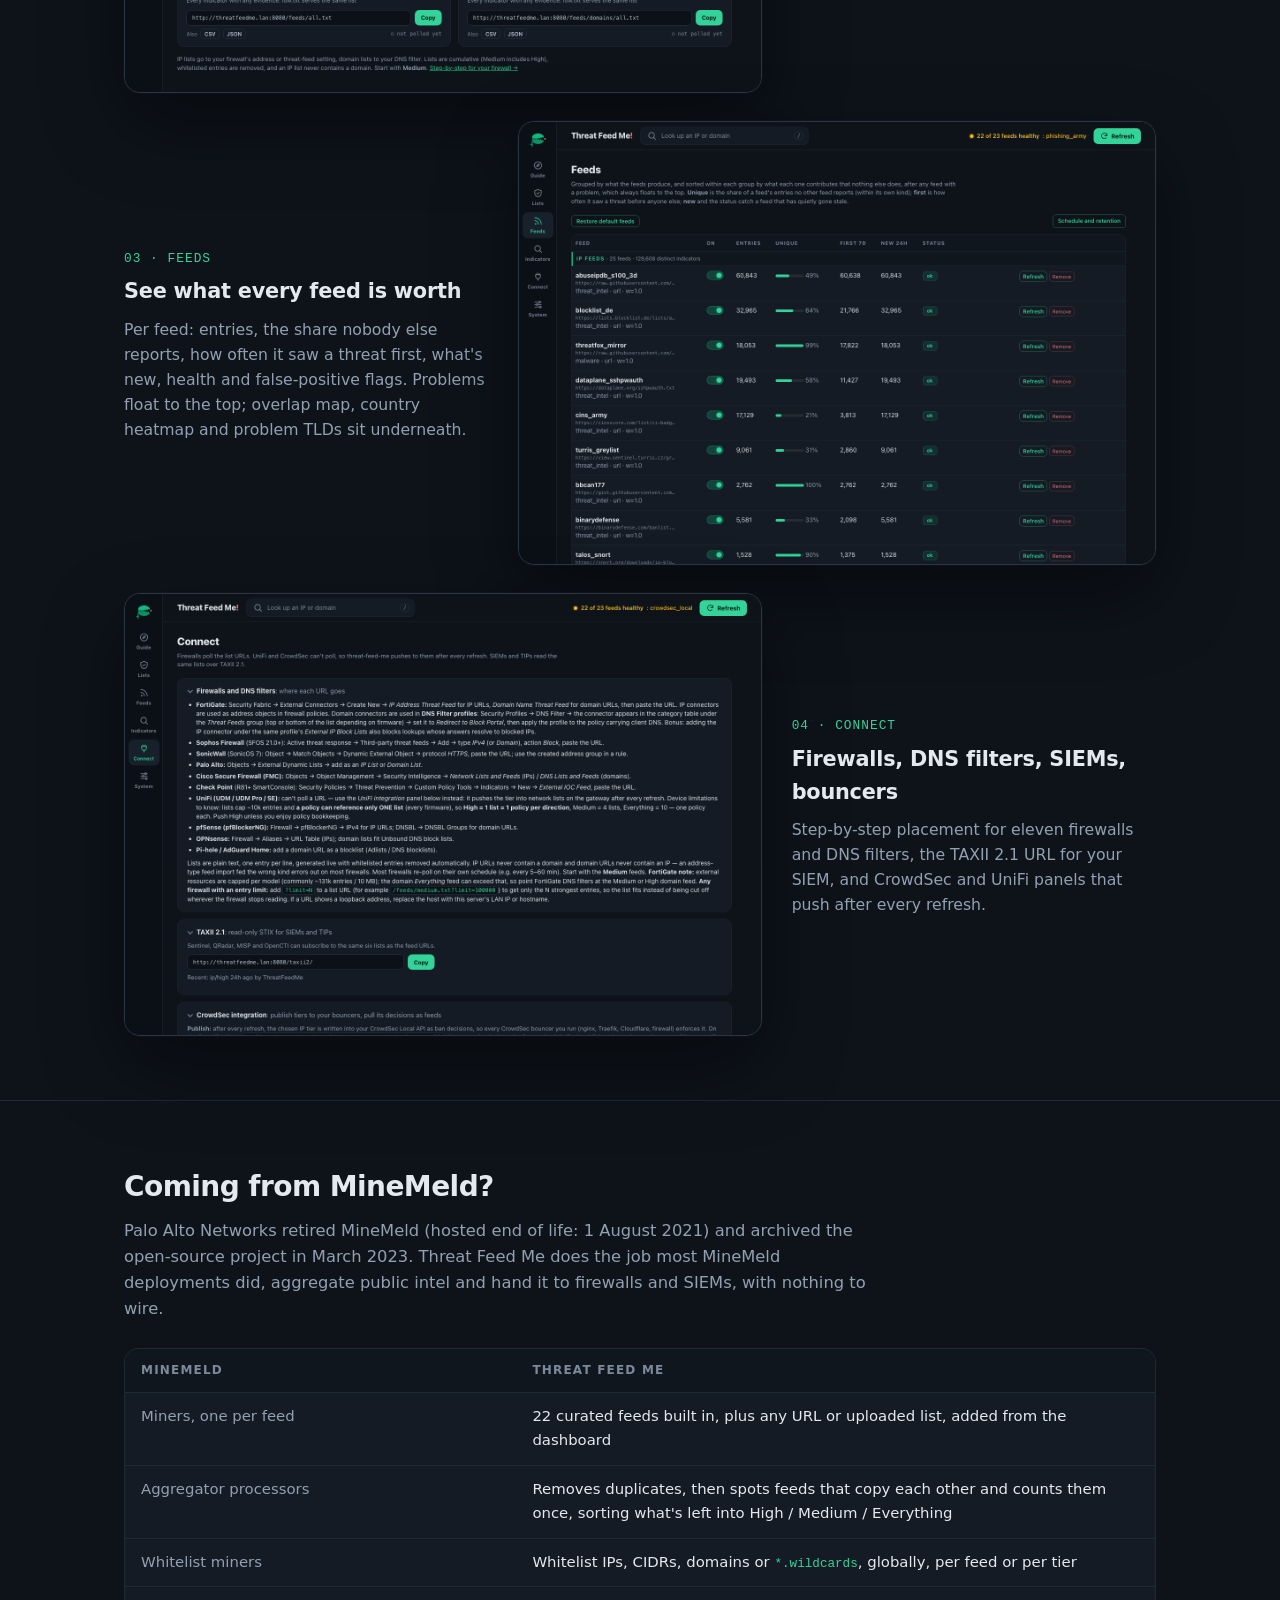
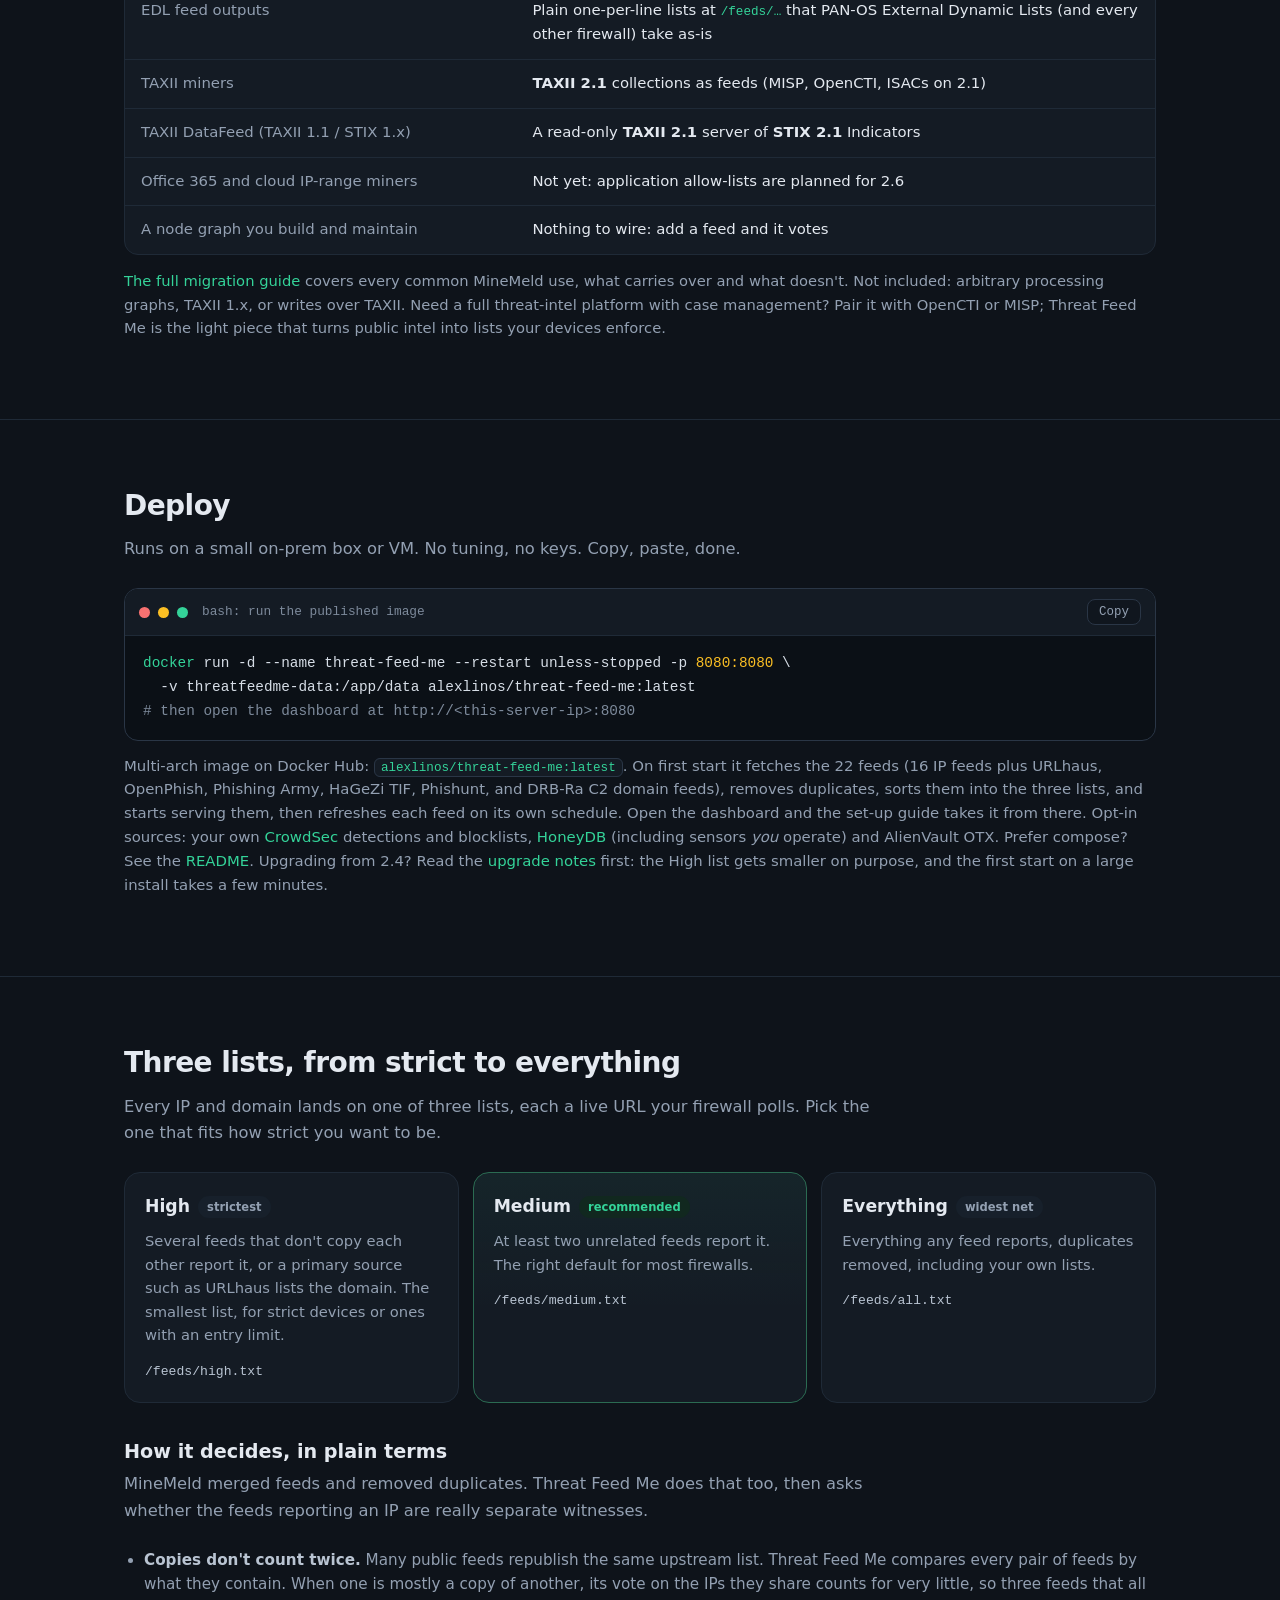
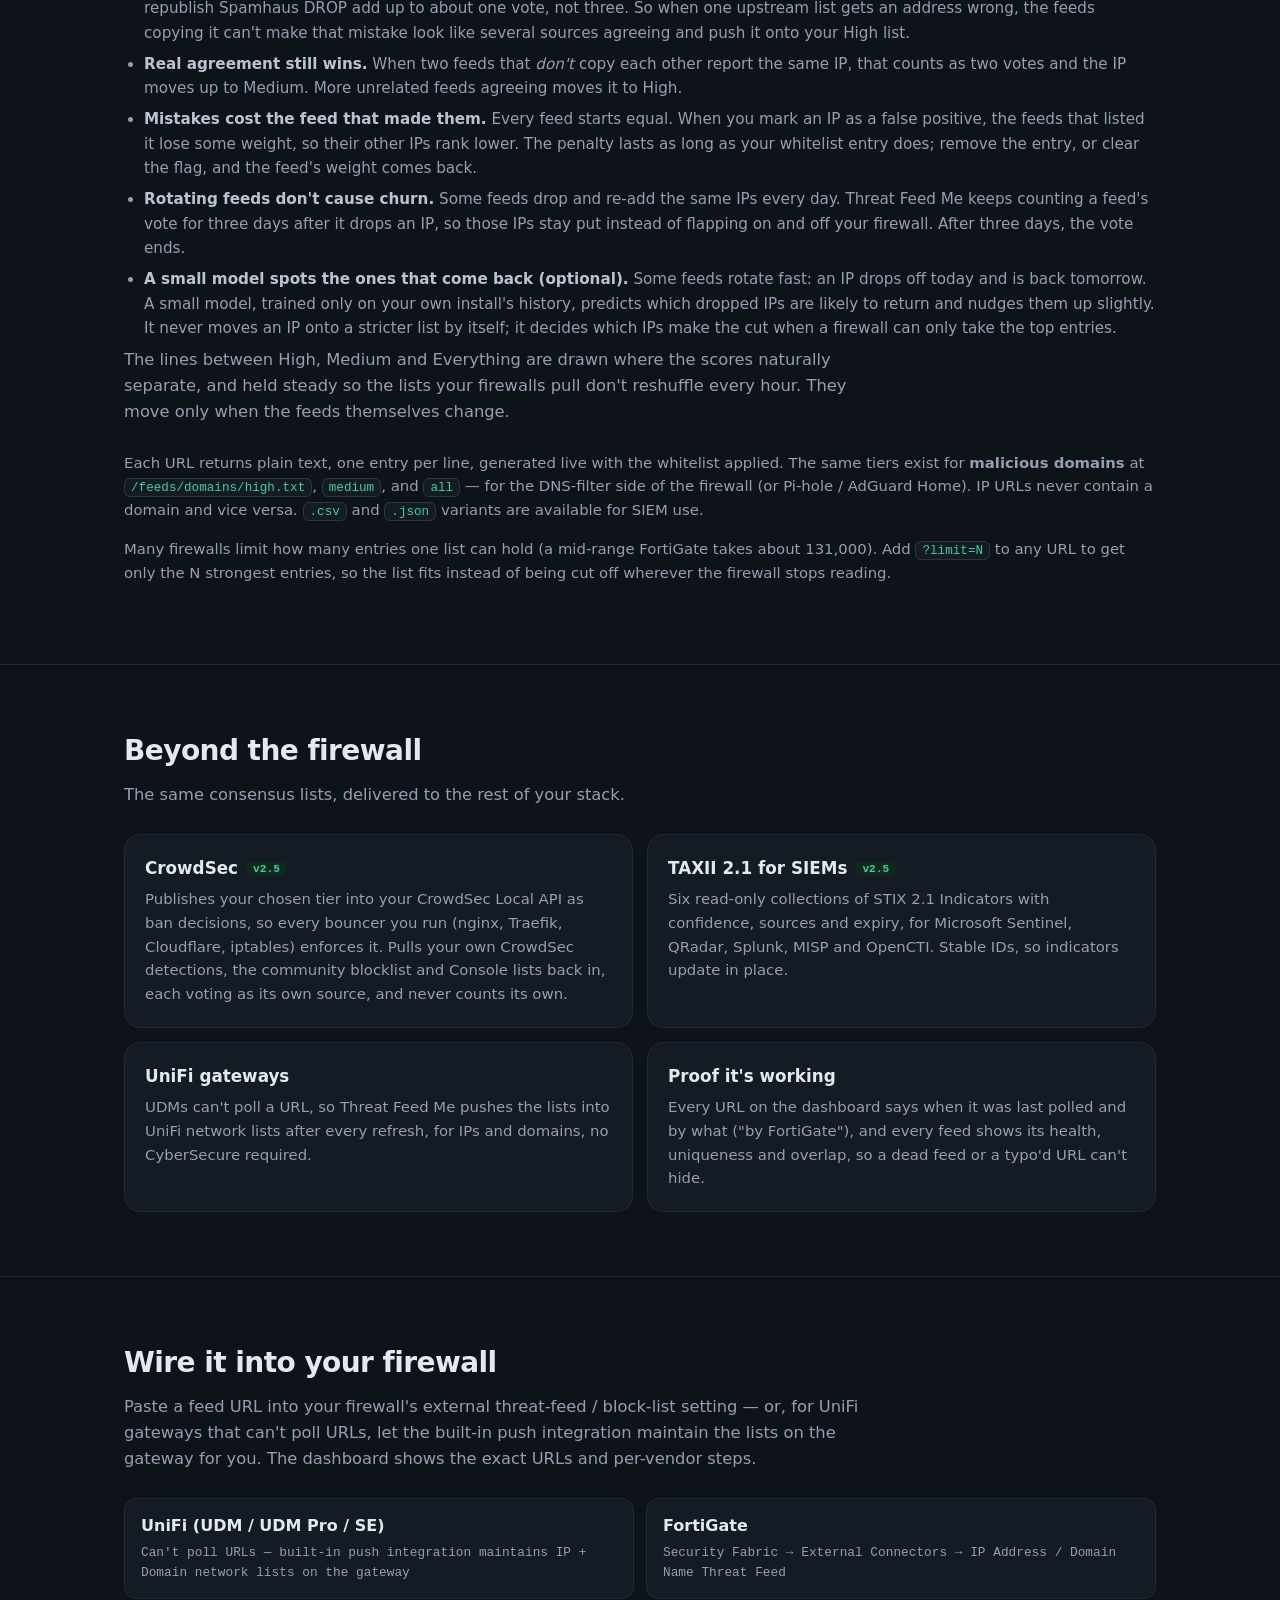
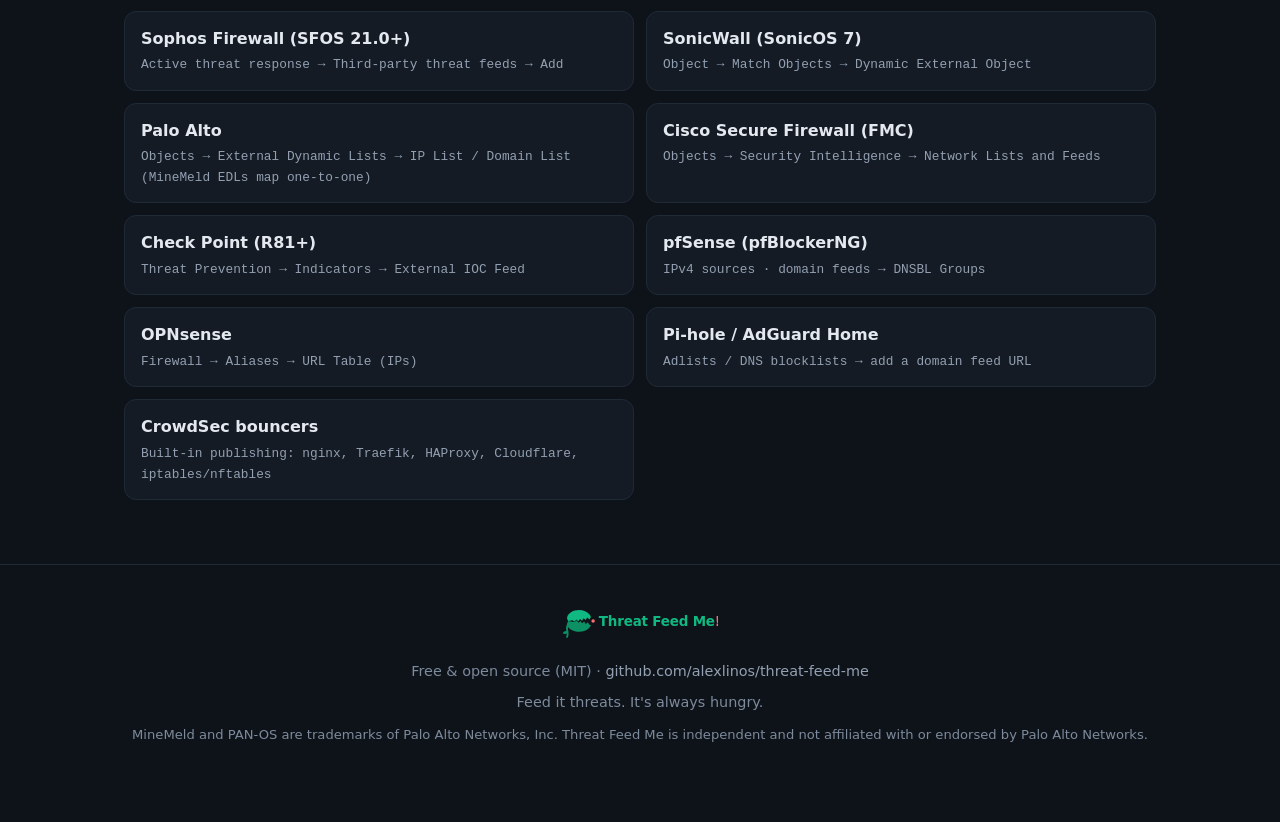
==== commit d088d066: "docs(site): match the deploy command and feed wording to the product - The copy-paste docker run lac" ====
--- a/docs/index.html
+++ b/docs/index.html
@@ -256,7 +256,7 @@
           <div class="step-text"><span class="step-num">02 · LISTS</span>
             <h3>Six lists, each with proof it's being pulled</h3>
             <p>High, Medium and Everything, for IPs and for domains. Every card shows how many entries its URL
-              serves right now and <b>“polled 3m ago by FortiGate”</b>, so a typo'd URL can't fail silently.</p></div>
+              serves right now and <b>“polled 4h ago by FortiGate”</b>, so a typo'd URL can't fail silently.</p></div>
           <div class="shot"><img src="assets/screens/lists.png" width="1440" height="1000" loading="lazy" alt="The Lists view"></div>
         </div>
         <div class="step">
@@ -319,7 +319,7 @@
           <span class="code-title">bash: run the published image</span>
           <button class="copy-btn" data-copy="run">Copy</button>
         </div>
-<pre id="run"><span class="k">docker</span> run -d --name threat-feed-me -p <span class="s">8080:8080</span> \
+<pre id="run"><span class="k">docker</span> run -d --name threat-feed-me --restart unless-stopped -p <span class="s">8080:8080</span> \
   -v threatfeedme-data:/app/data alexlinos/threat-feed-me:latest
 <span class="c"># then open the dashboard at http://&lt;this-server-ip&gt;:8080</span></pre>
       </div>
@@ -328,7 +328,7 @@
         Multi-arch image on Docker Hub: <code>alexlinos/threat-feed-me:latest</code>.
         On first start it fetches the 22 feeds (16 IP feeds plus URLhaus, OpenPhish,
         Phishing Army, HaGeZi TIF, Phishunt, and DRB-Ra C2 domain feeds), removes duplicates, sorts them into the three lists, and starts serving them,
-        then auto-refreshes every 60 minutes. Open the dashboard and the set-up guide takes it from
+        then refreshes each feed on its own schedule. Open the dashboard and the set-up guide takes it from
         there. Opt-in sources: your own
         <a href="https://www.crowdsec.net" target="_blank" rel="noopener">CrowdSec</a> detections and blocklists,
         <a href="https://honeydb.io" target="_blank" rel="noopener">HoneyDB</a> (including sensors <i>you</i>
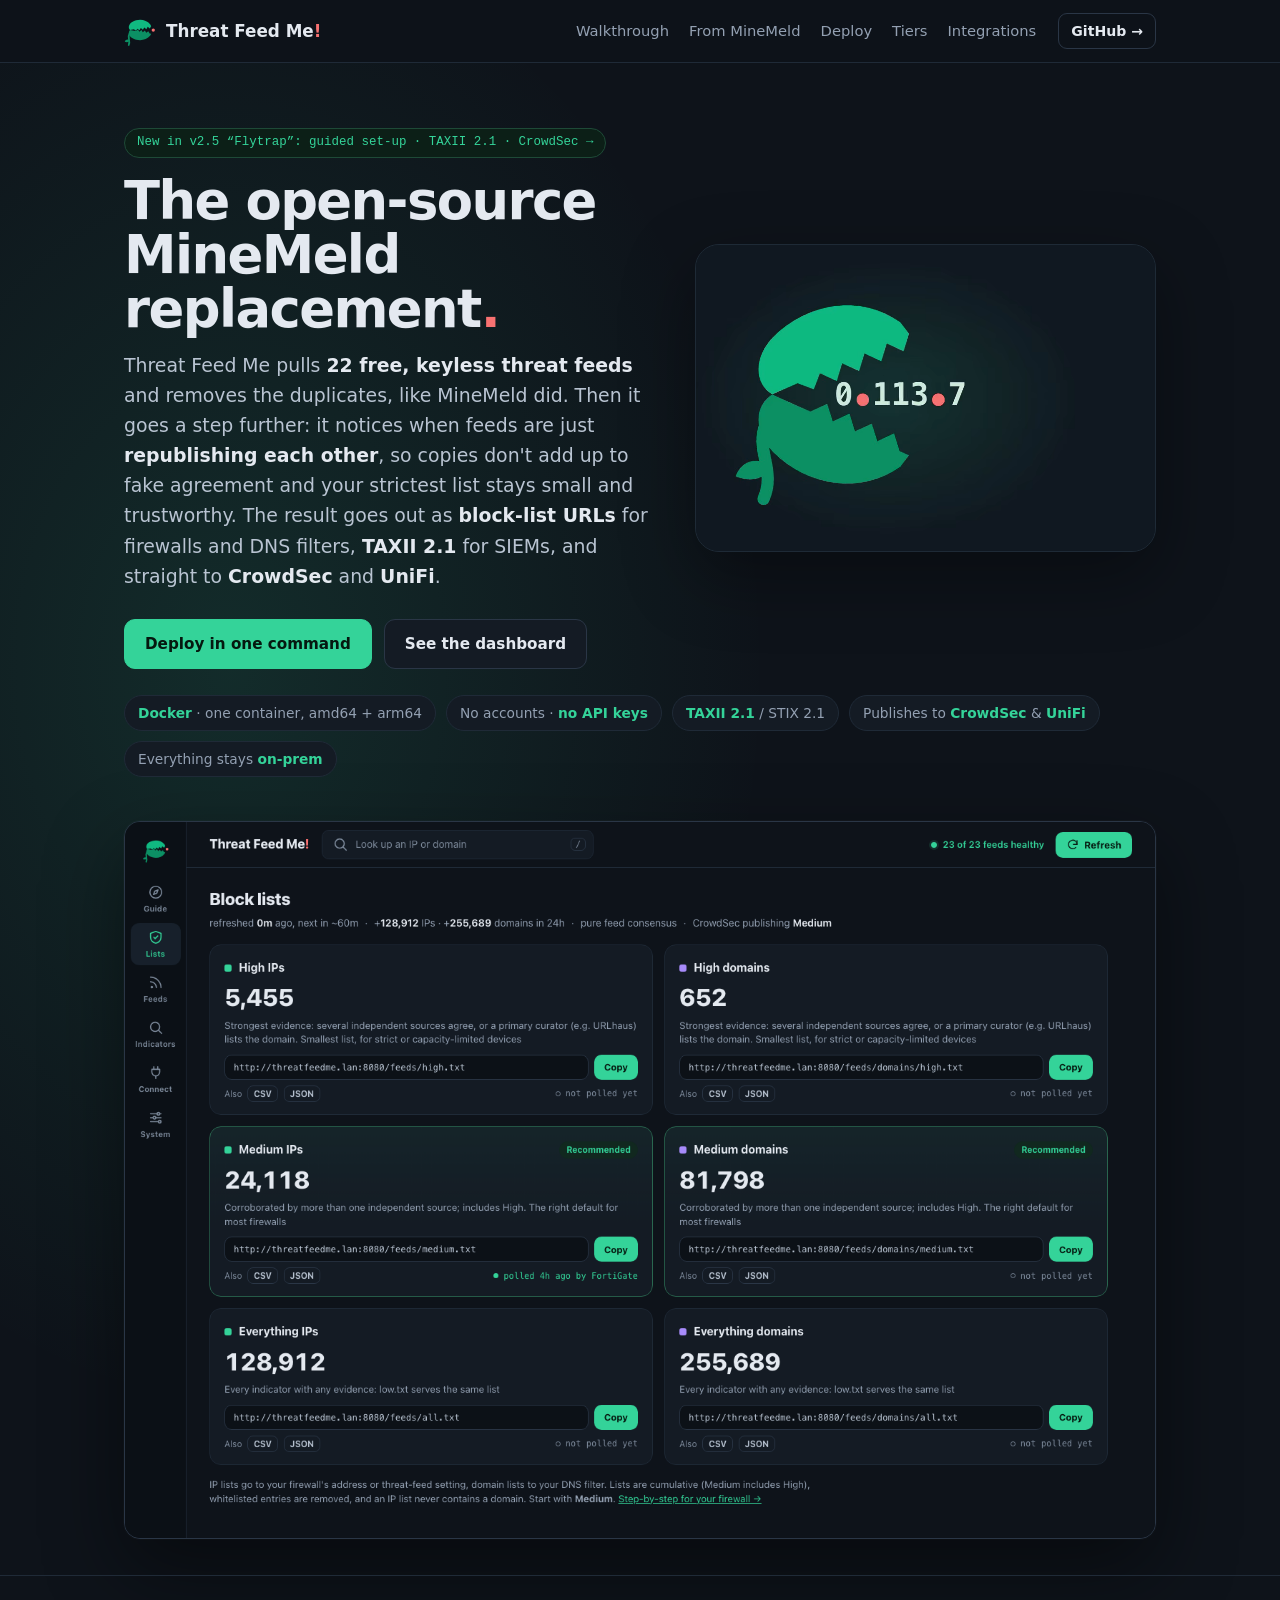
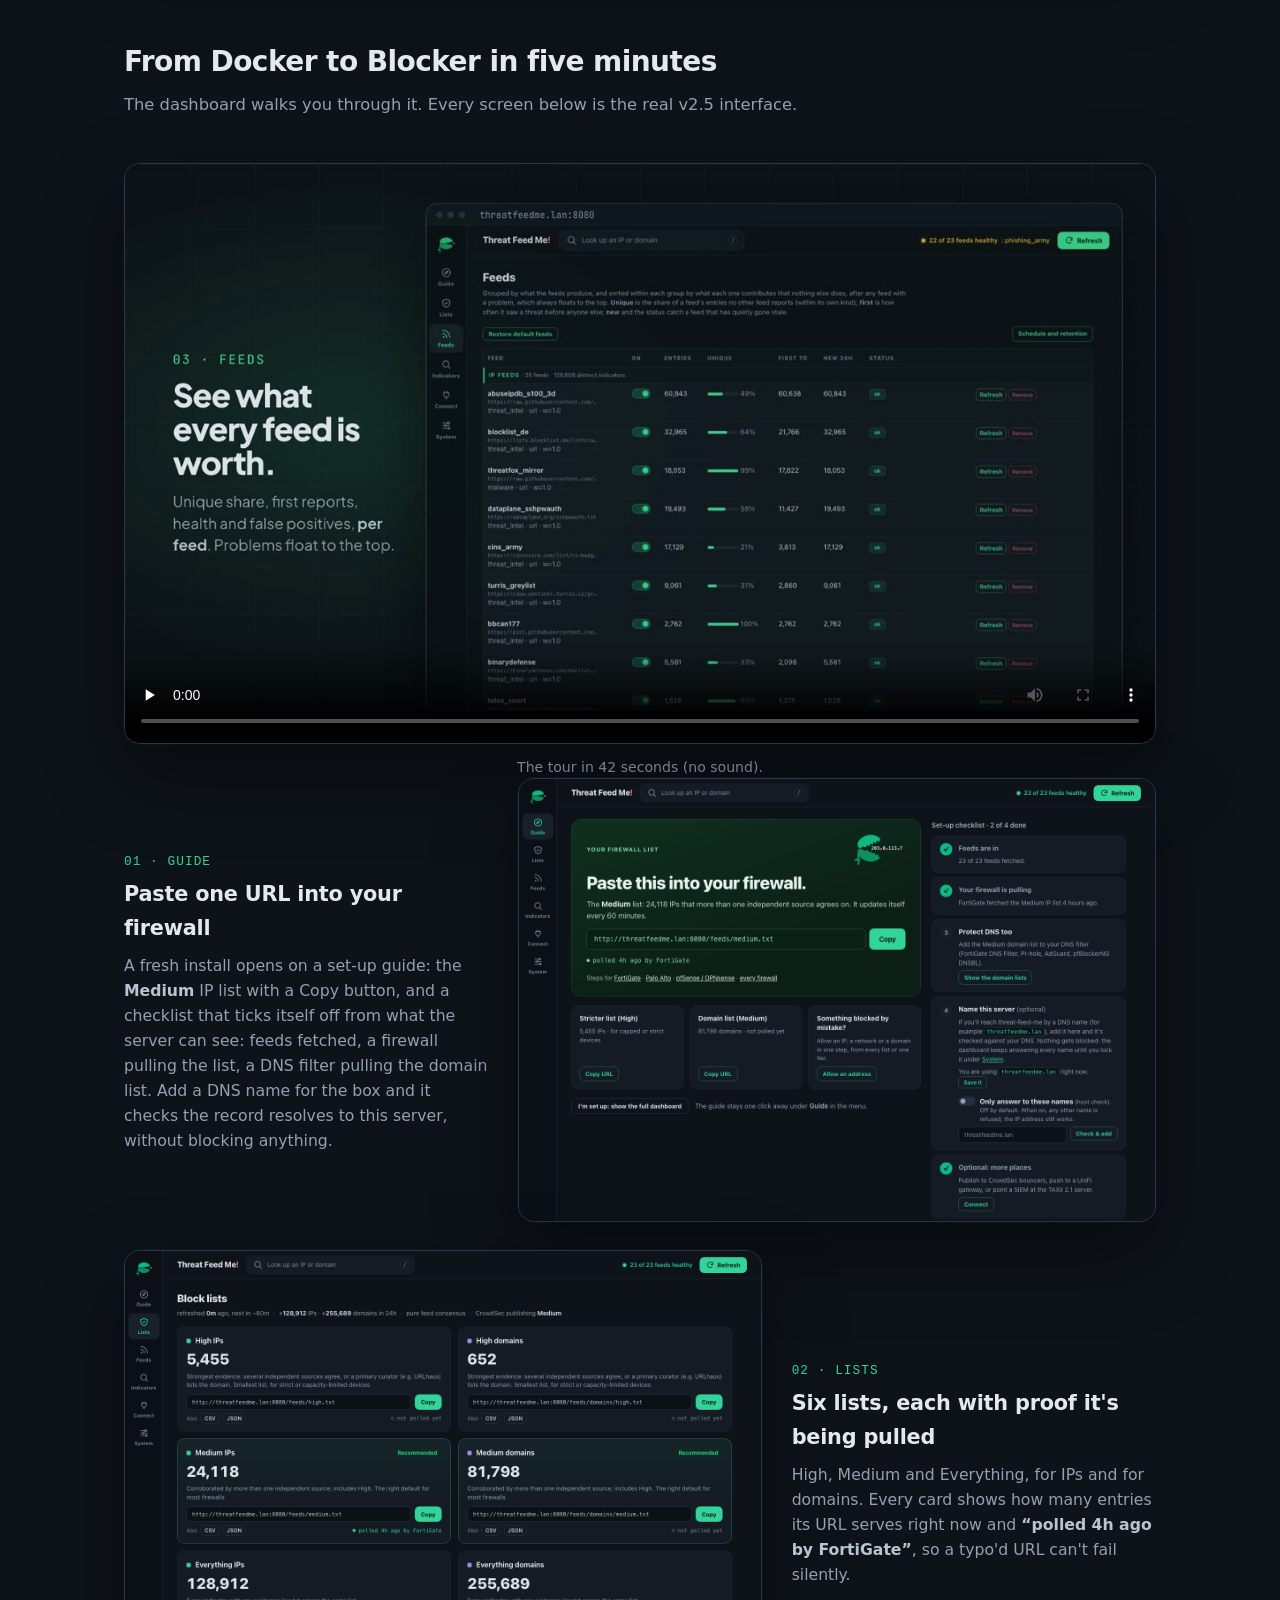
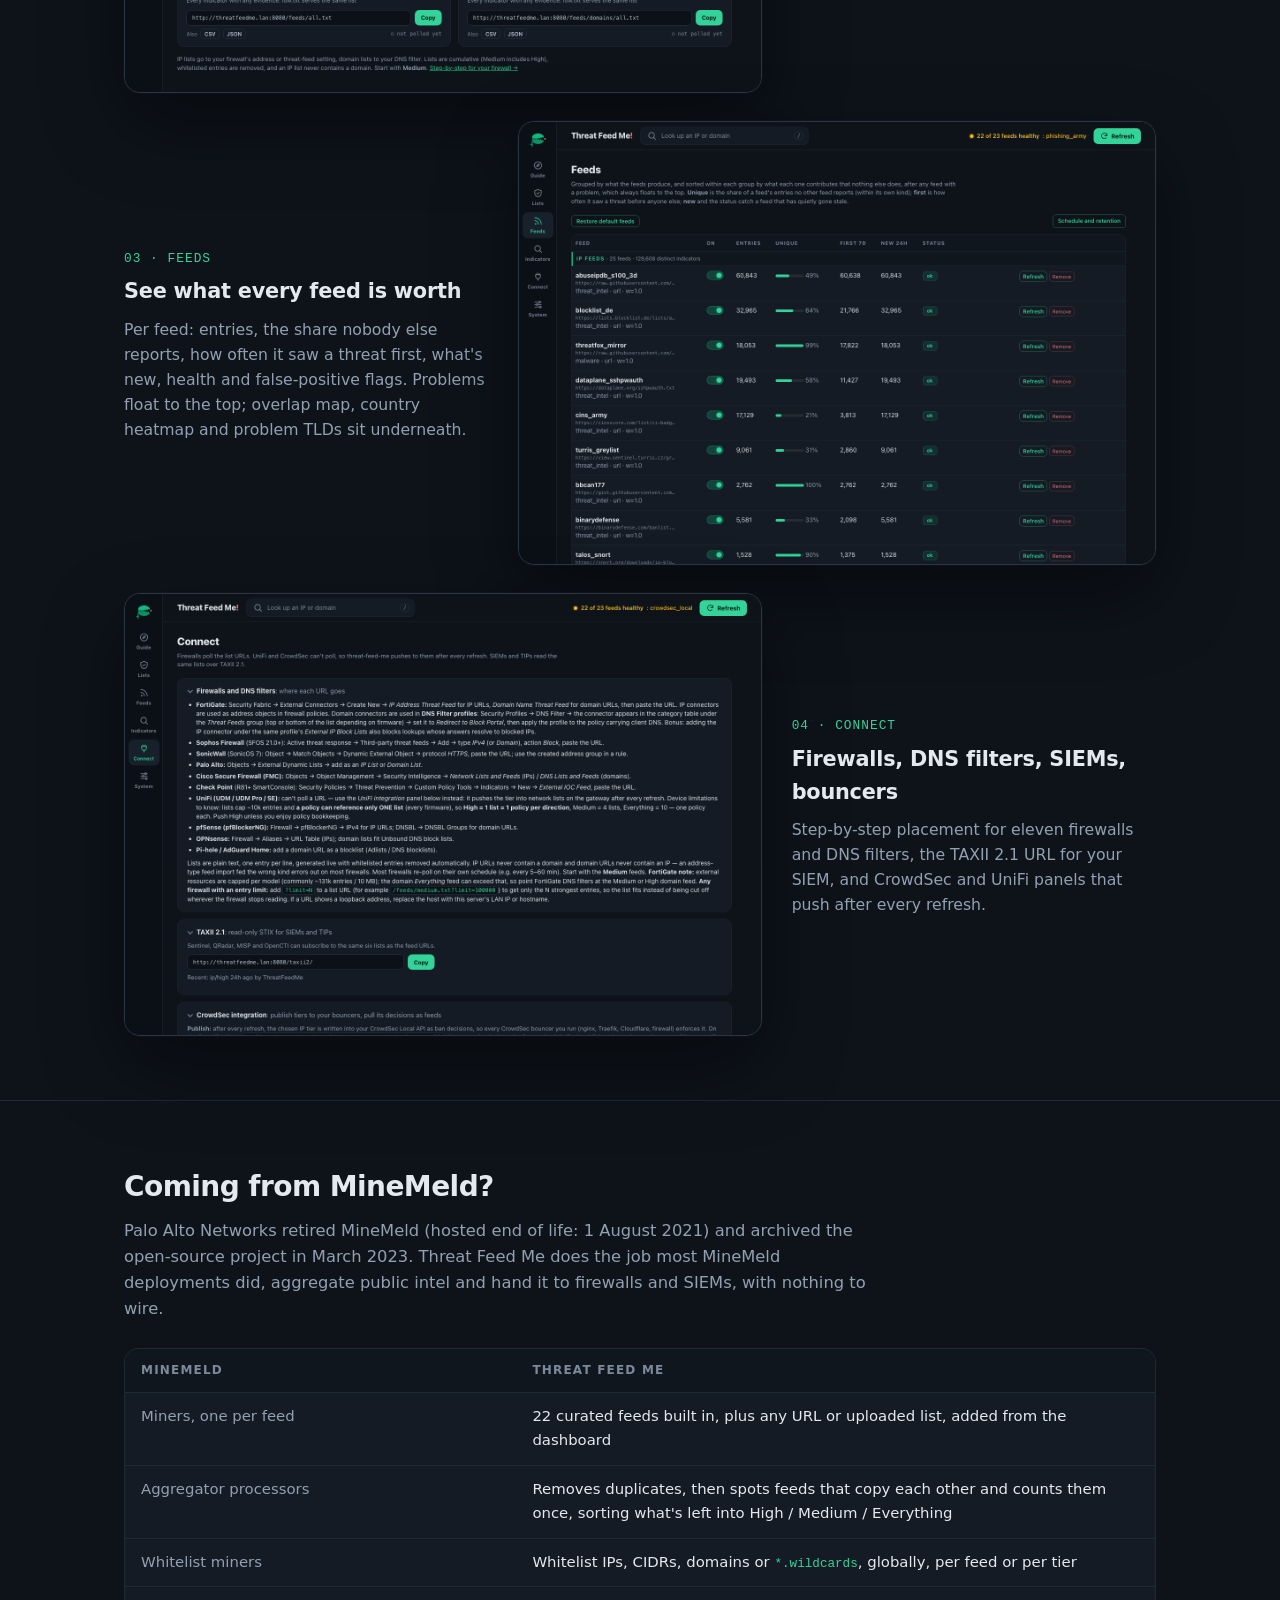
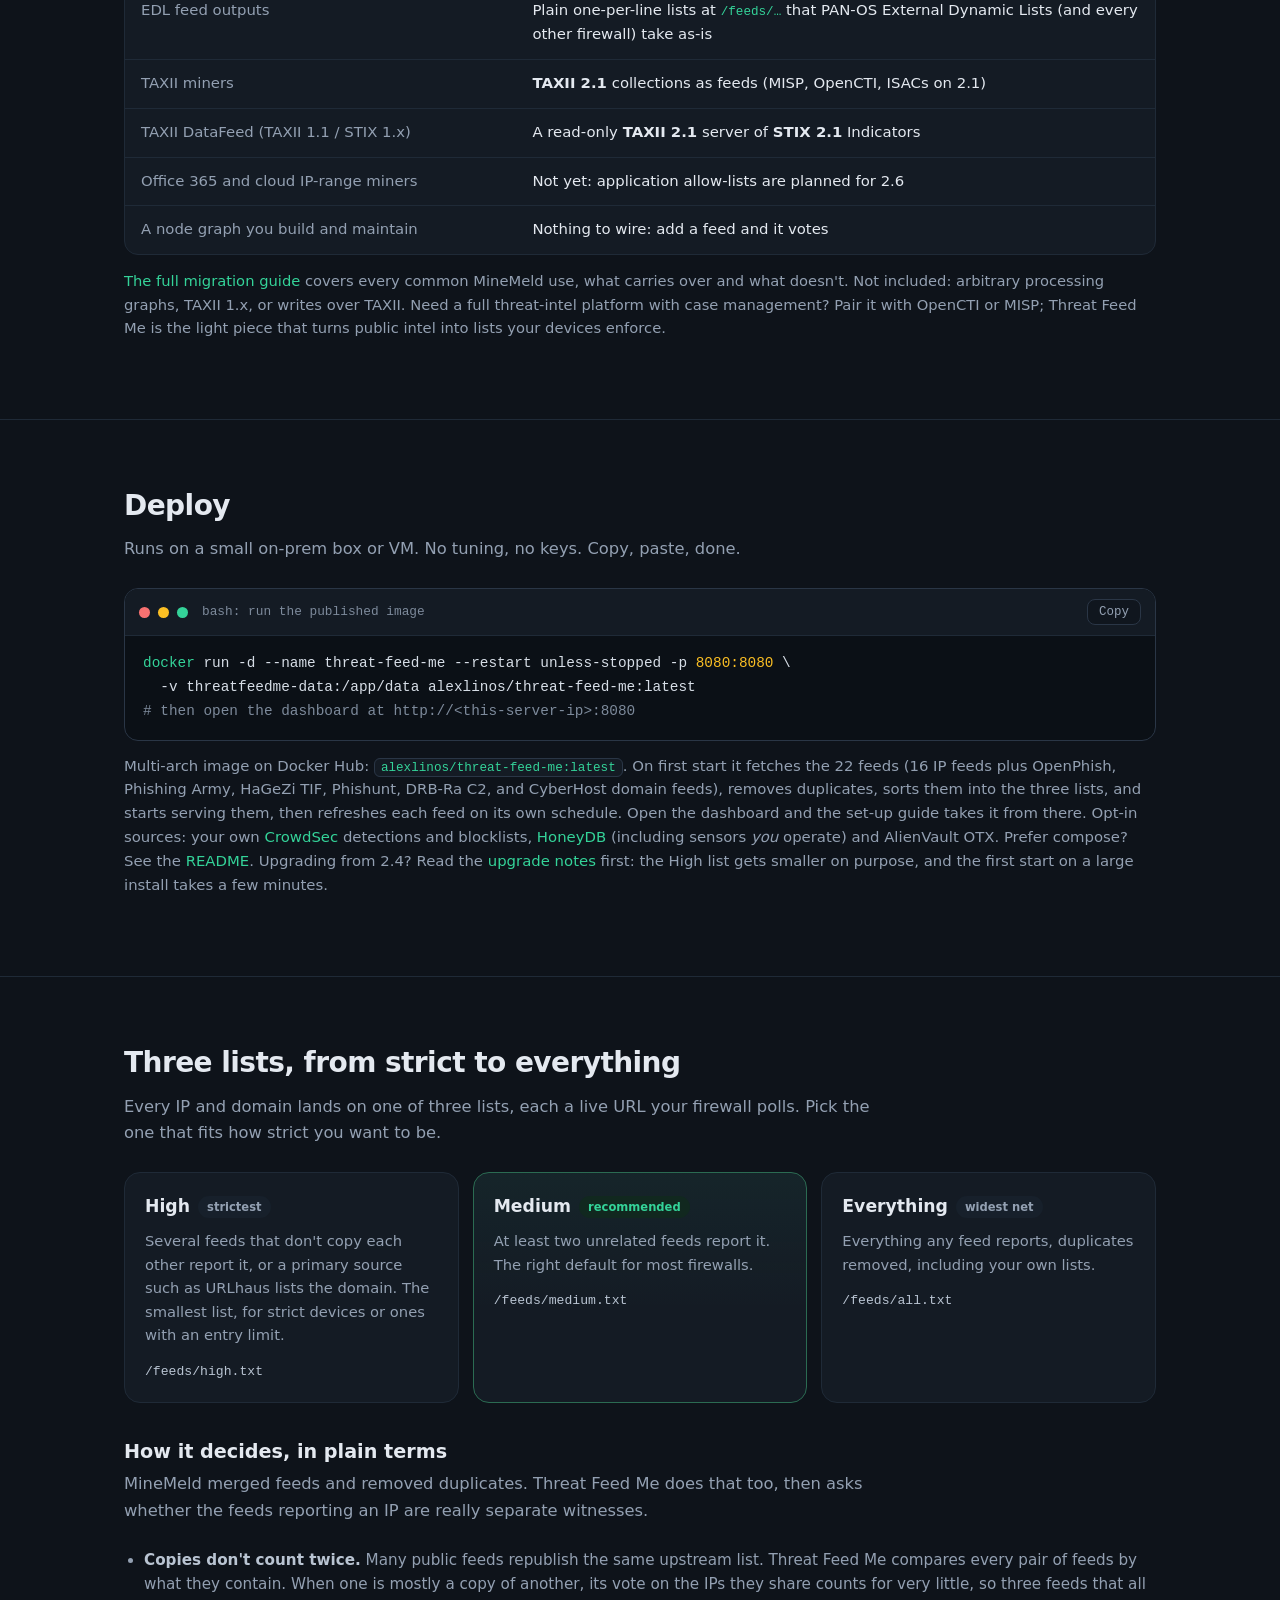
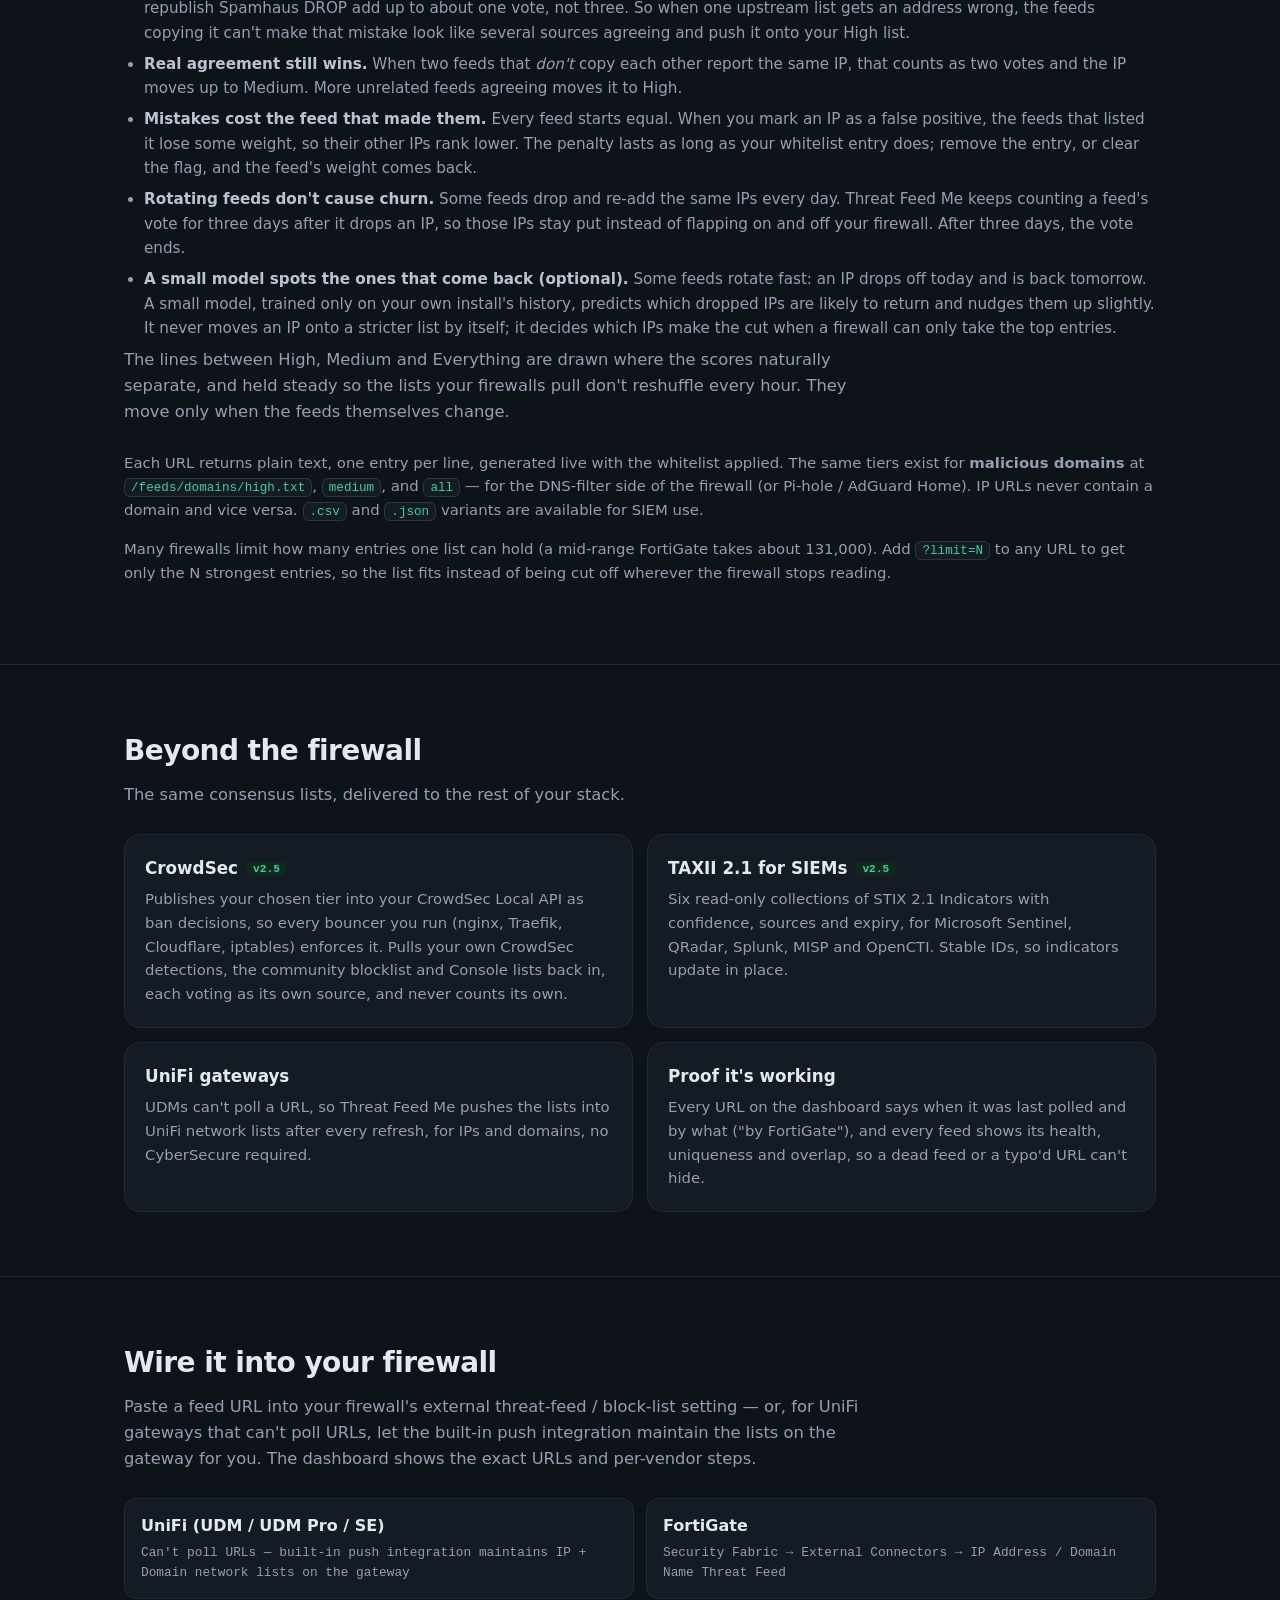
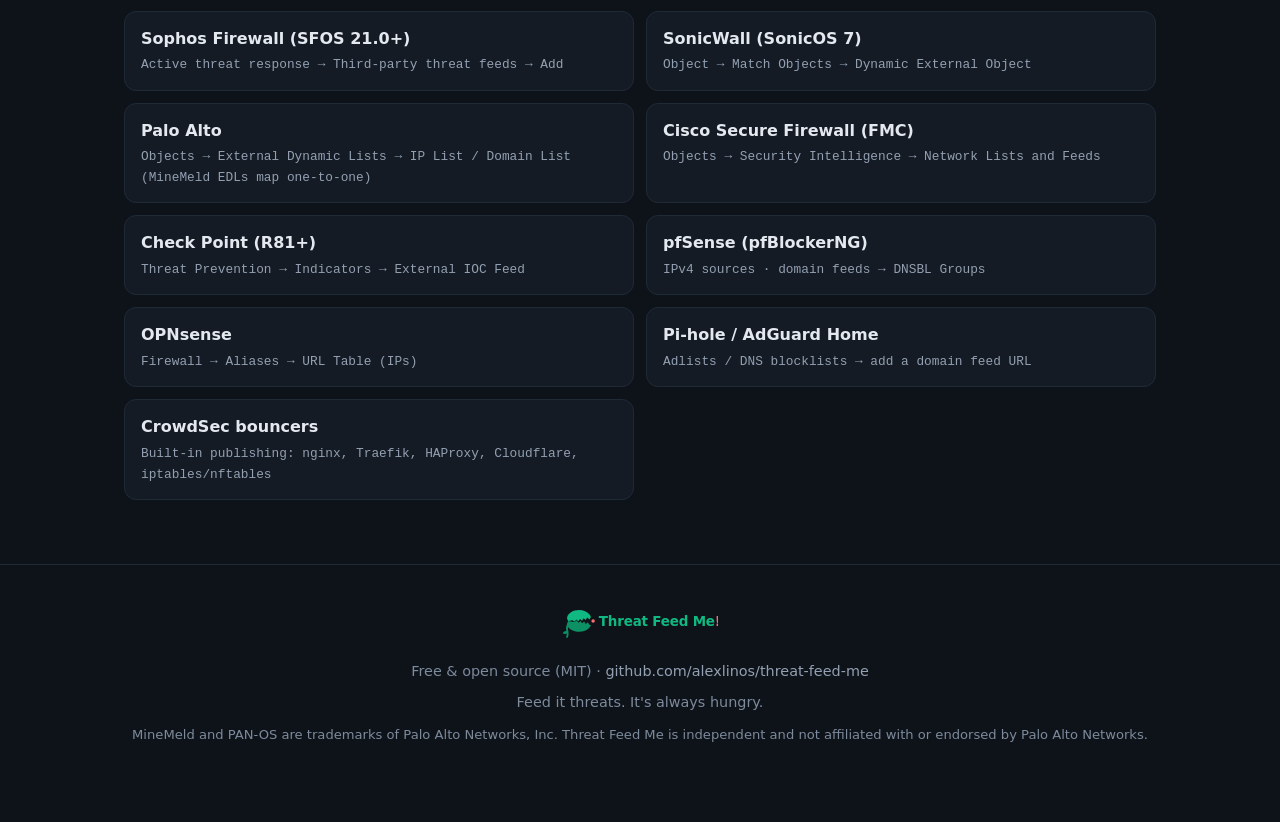
==== commit 542a2ca7: "docs: name CyberHost in the remaining domain-feed lists The landing page and the README architecture" ====
--- a/docs/index.html
+++ b/docs/index.html
@@ -326,8 +326,8 @@
 
       <p class="after-code">
         Multi-arch image on Docker Hub: <code>alexlinos/threat-feed-me:latest</code>.
-        On first start it fetches the 22 feeds (16 IP feeds plus URLhaus, OpenPhish,
-        Phishing Army, HaGeZi TIF, Phishunt, and DRB-Ra C2 domain feeds), removes duplicates, sorts them into the three lists, and starts serving them,
+        On first start it fetches the 22 feeds (16 IP feeds plus OpenPhish, Phishing Army,
+        HaGeZi TIF, Phishunt, DRB-Ra C2, and CyberHost domain feeds), removes duplicates, sorts them into the three lists, and starts serving them,
         then refreshes each feed on its own schedule. Open the dashboard and the set-up guide takes it from
         there. Opt-in sources: your own
         <a href="https://www.crowdsec.net" target="_blank" rel="noopener">CrowdSec</a> detections and blocklists,
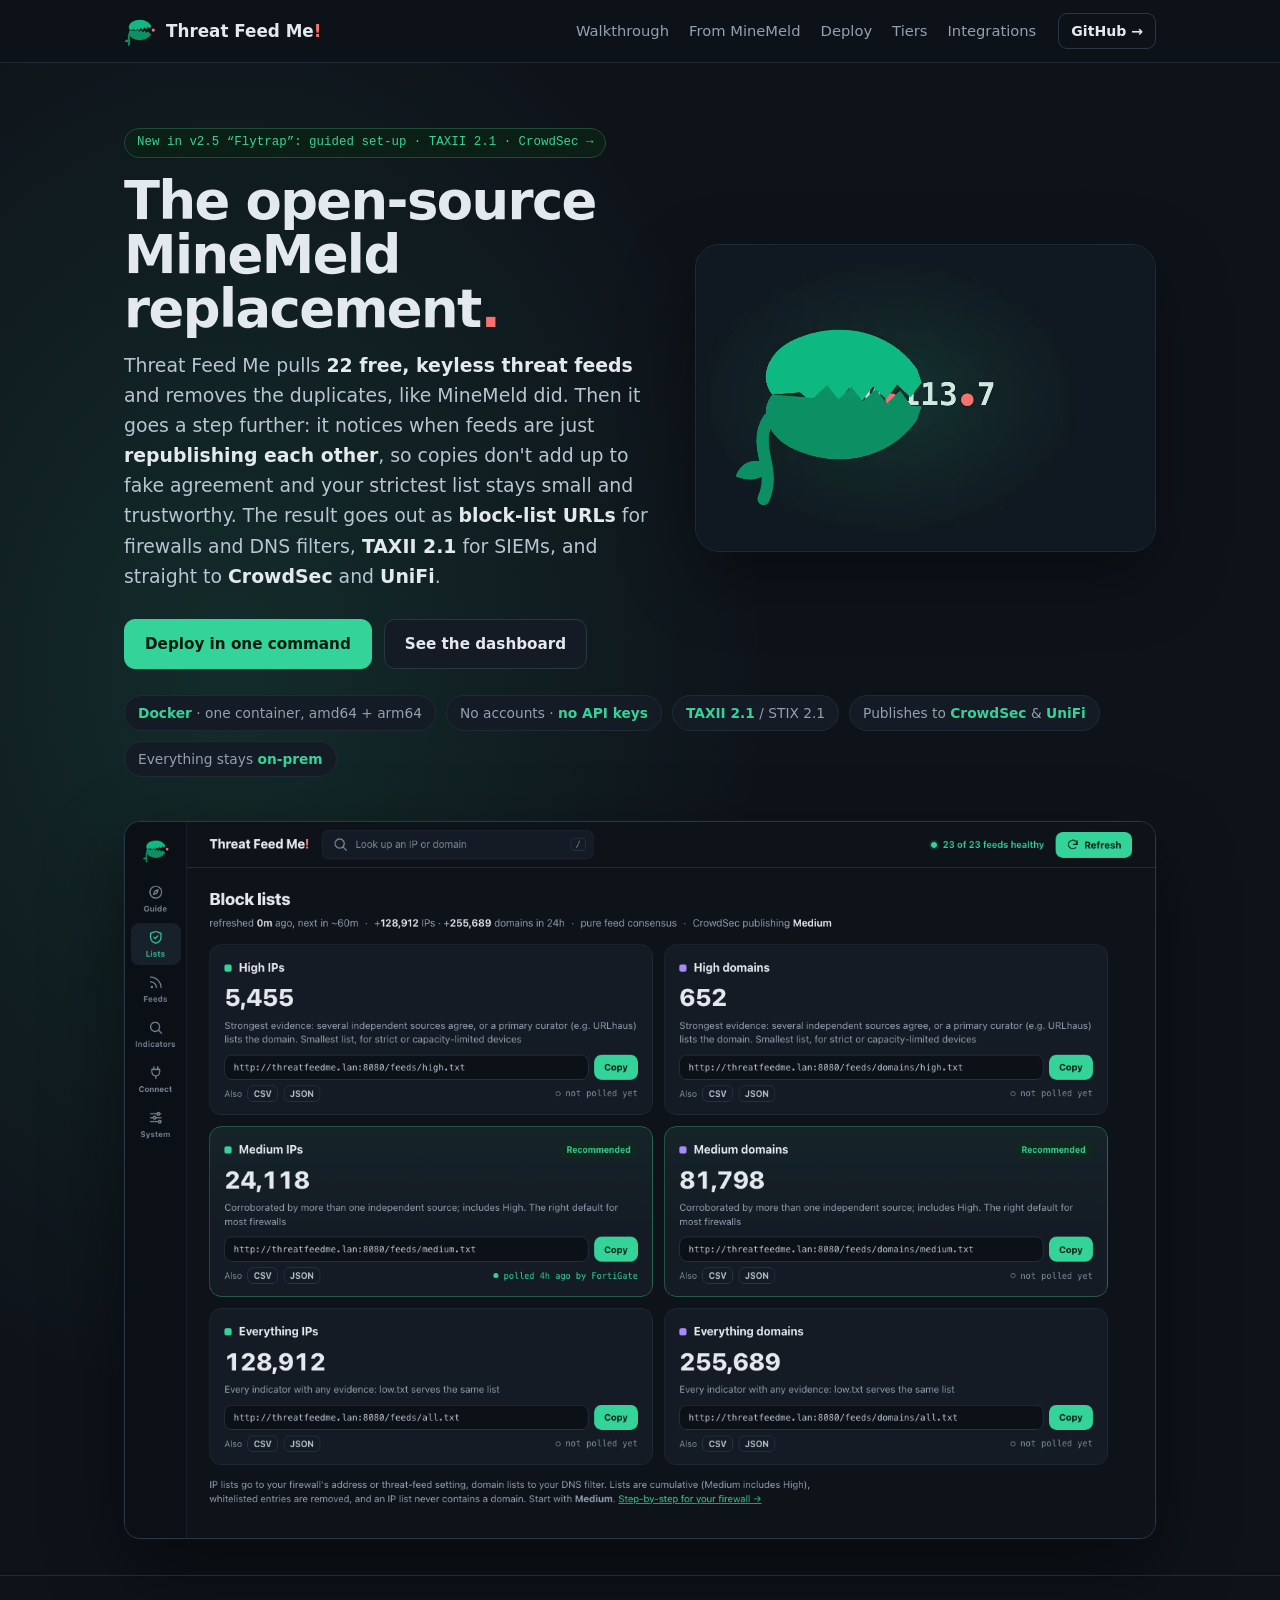
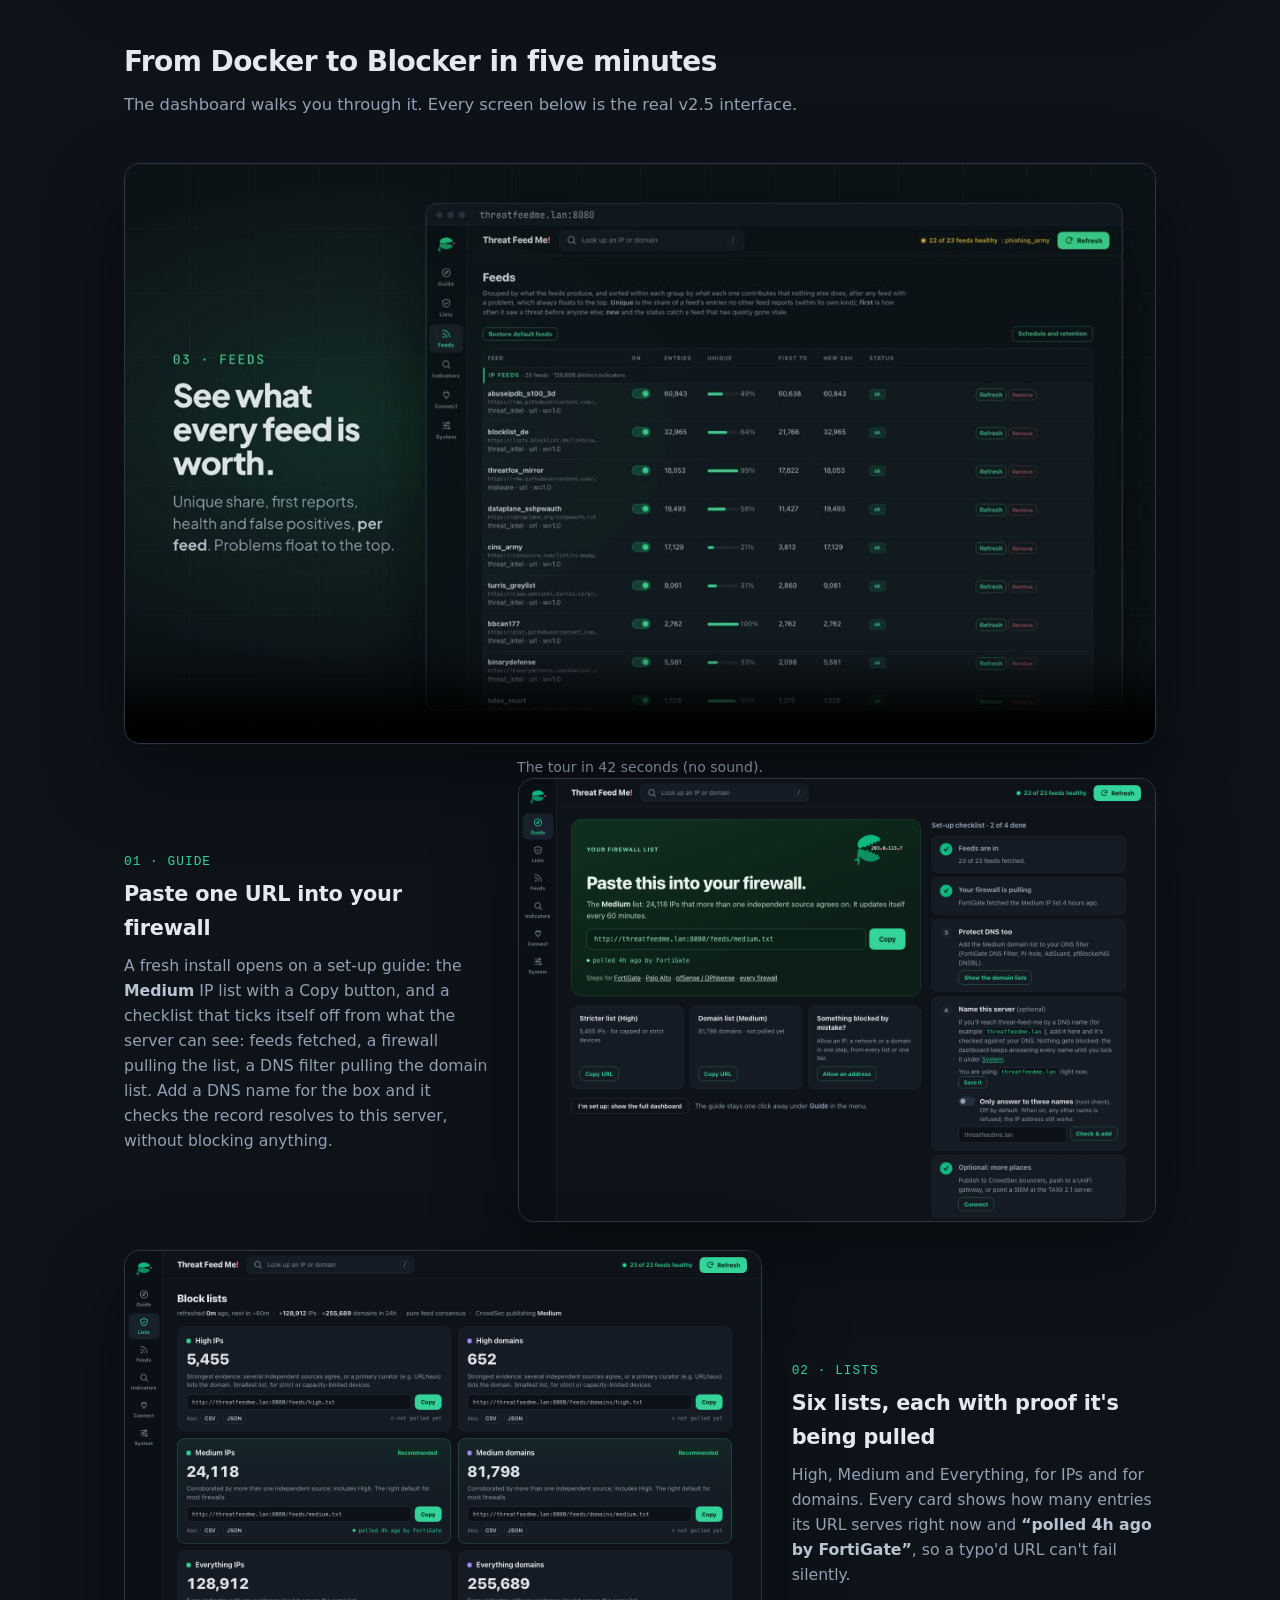
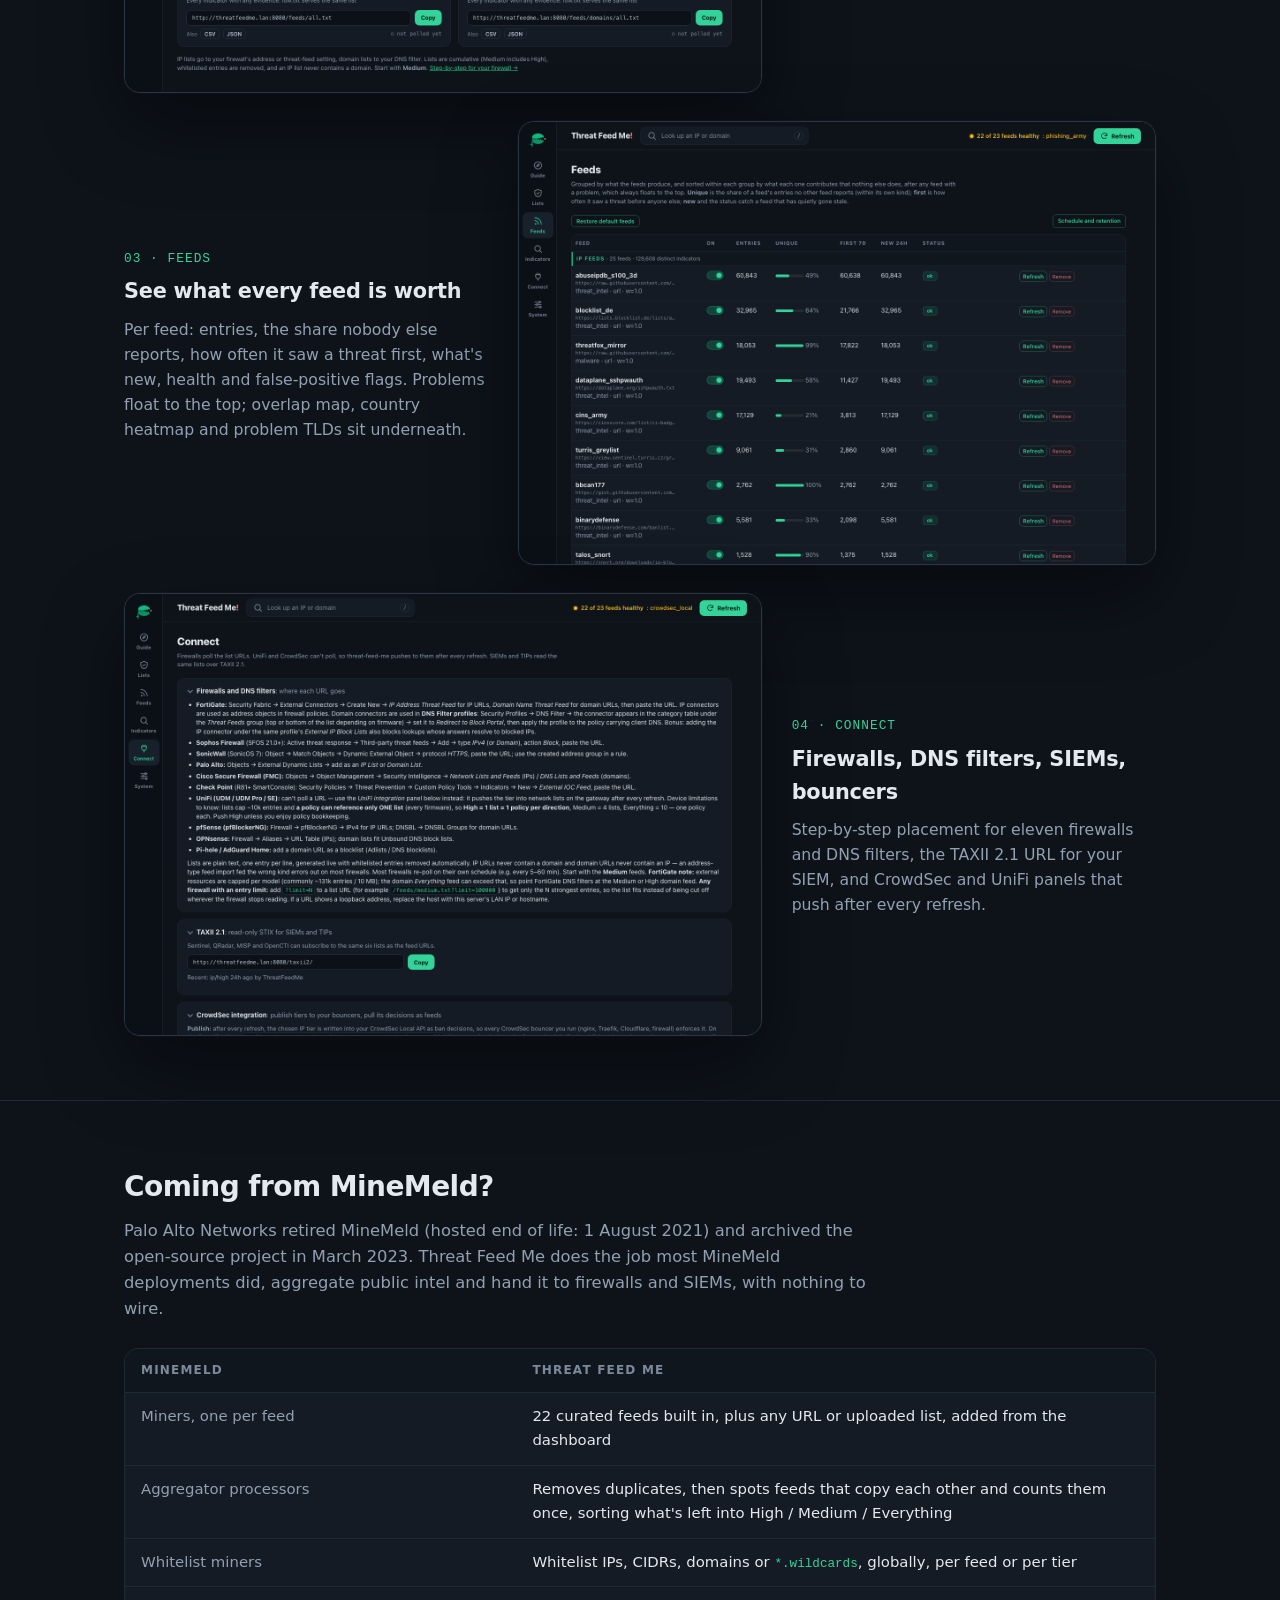
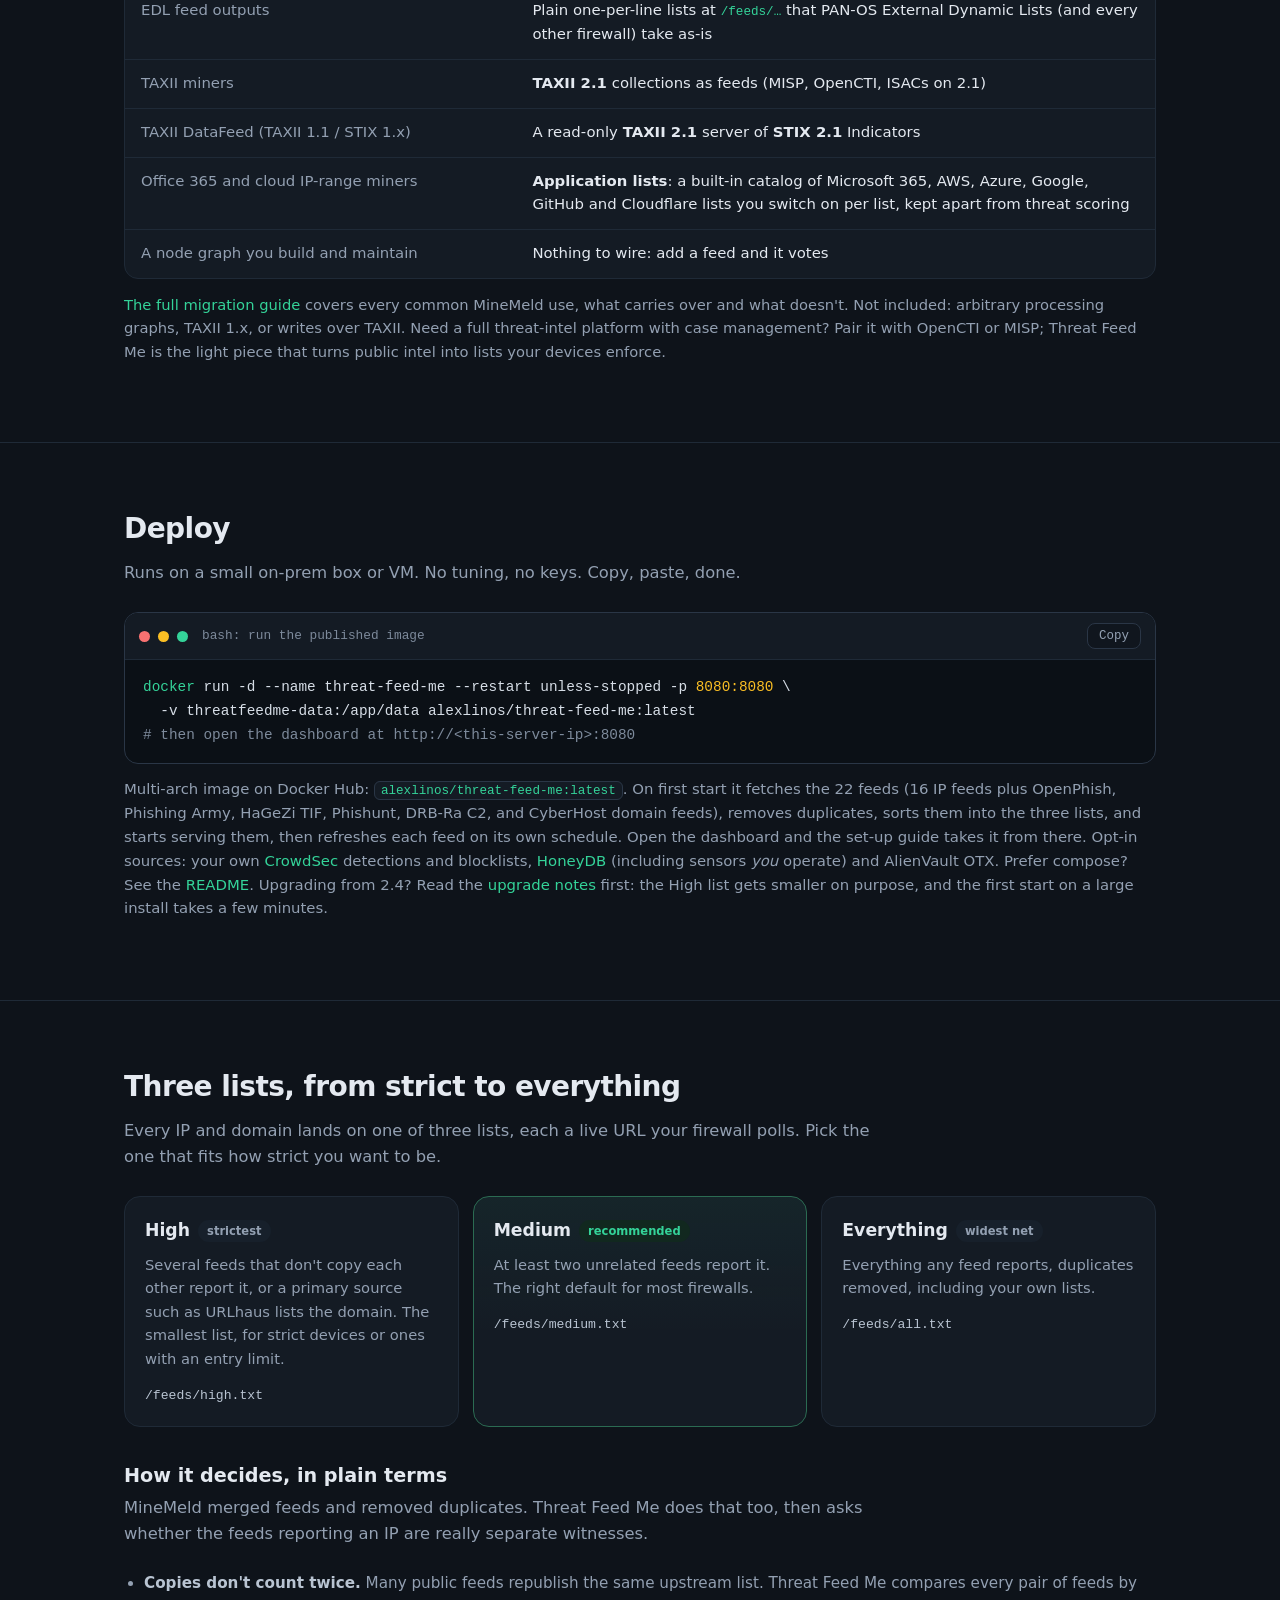
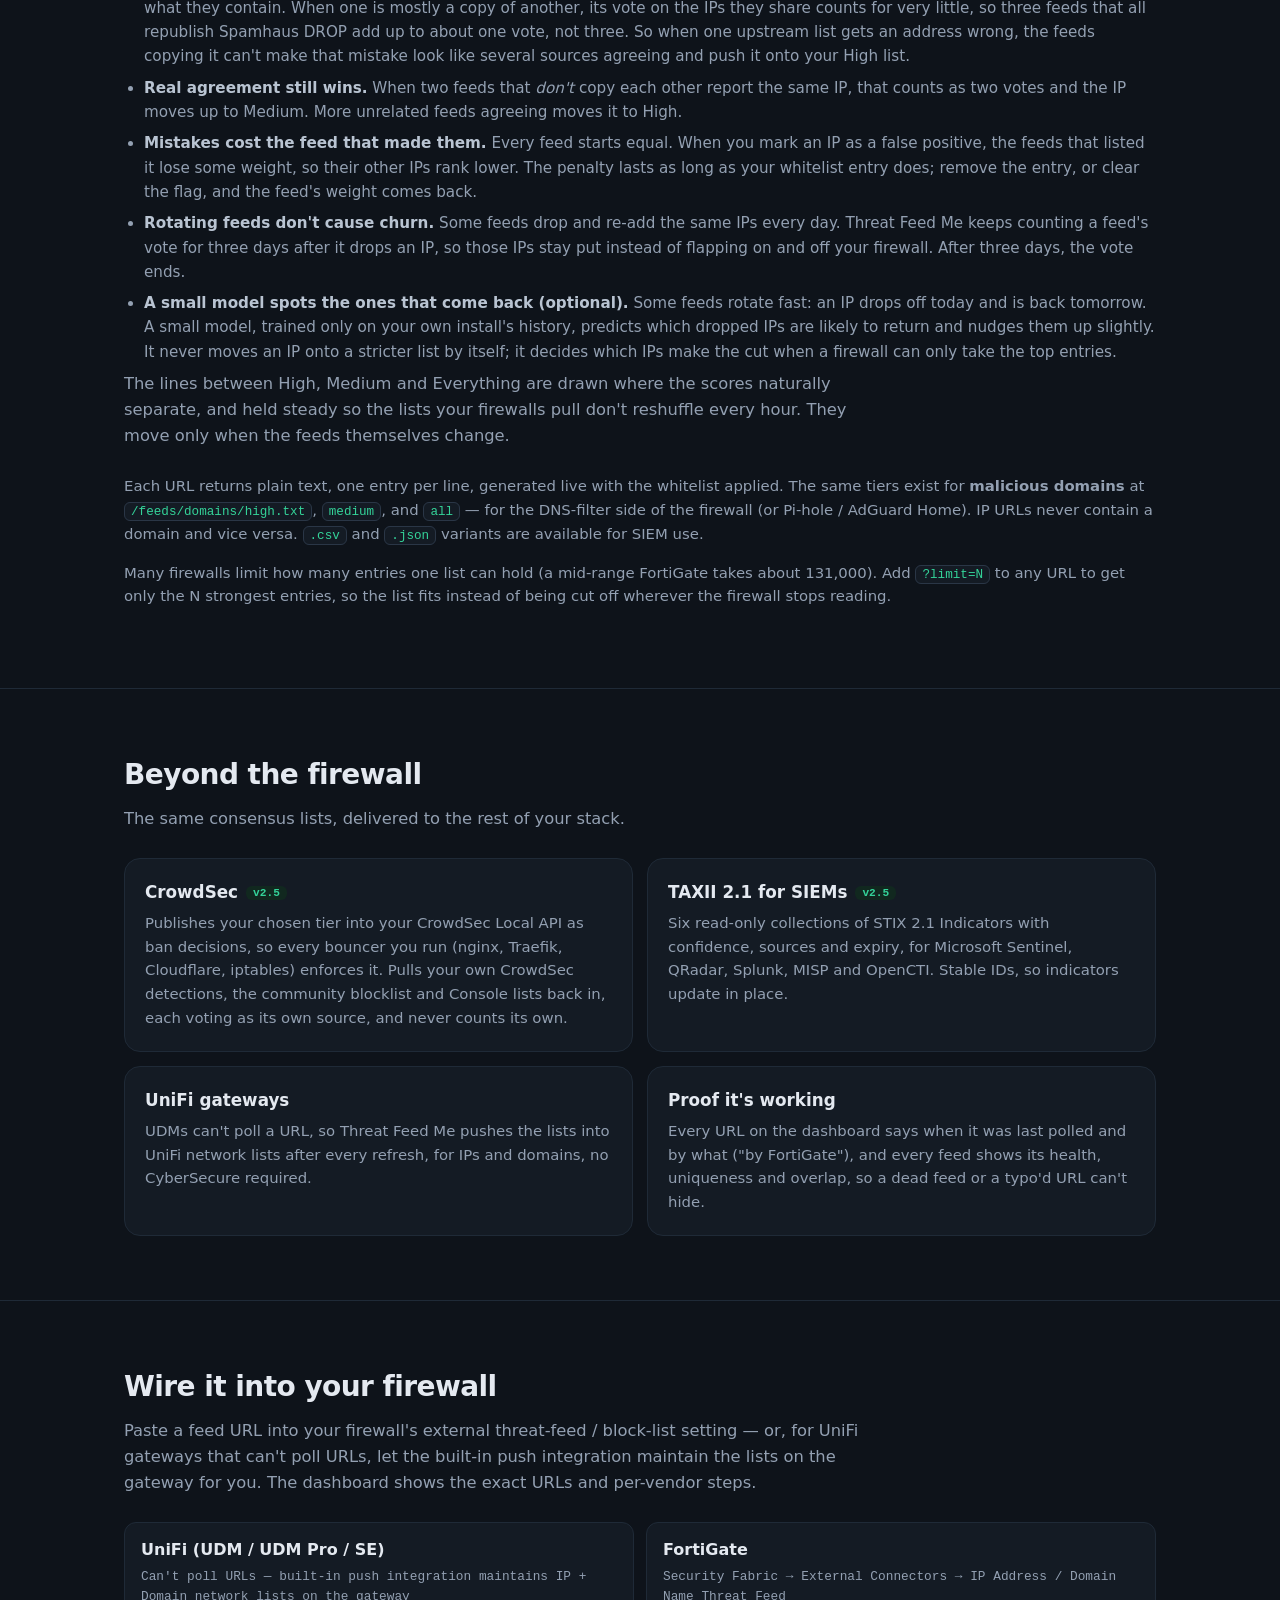
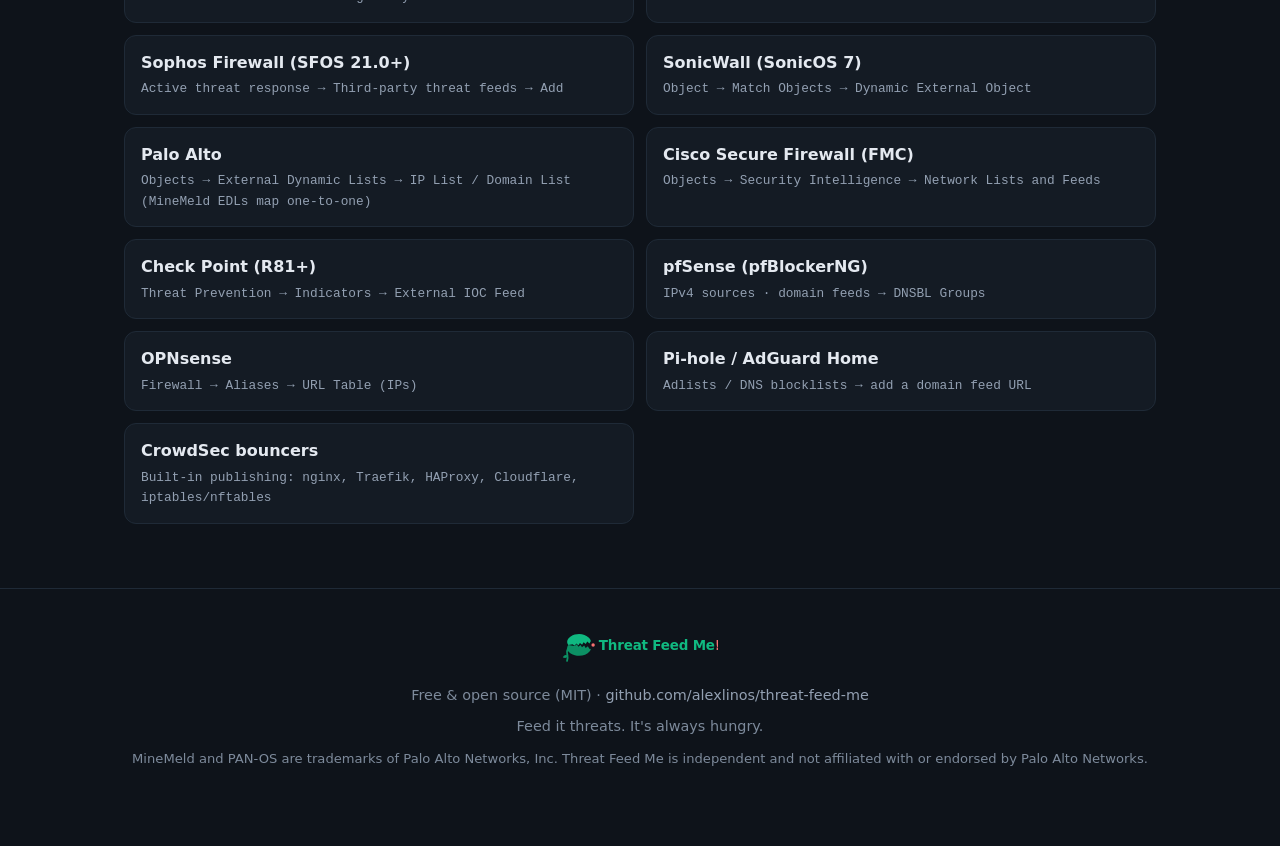
==== commit cfbffd92: "release: 2.7.2 (list URL options, URL builder, application catalog) Ships the 2.7 batch as one relea" ====
--- a/docs/index.html
+++ b/docs/index.html
@@ -295,7 +295,7 @@
           <tr><td>EDL feed outputs</td><td>Plain one-per-line lists at <code>/feeds/…</code> that PAN-OS External Dynamic Lists (and every other firewall) take as-is</td></tr>
           <tr><td>TAXII miners</td><td><b>TAXII 2.1</b> collections as feeds (MISP, OpenCTI, ISACs on 2.1)</td></tr>
           <tr><td>TAXII DataFeed (TAXII 1.1 / STIX 1.x)</td><td>A read-only <b>TAXII 2.1</b> server of <b>STIX 2.1</b> Indicators</td></tr>
-          <tr><td>Office 365 and cloud IP-range miners</td><td>Not yet: application allow-lists are planned for 2.6</td></tr>
+          <tr><td>Office 365 and cloud IP-range miners</td><td><b>Application lists</b>: a built-in catalog of Microsoft 365, AWS, Azure, Google, GitHub and Cloudflare lists you switch on per list, kept apart from threat scoring</td></tr>
           <tr><td>A node graph you build and maintain</td><td>Nothing to wire: add a feed and it votes</td></tr>
         </tbody>
       </table>
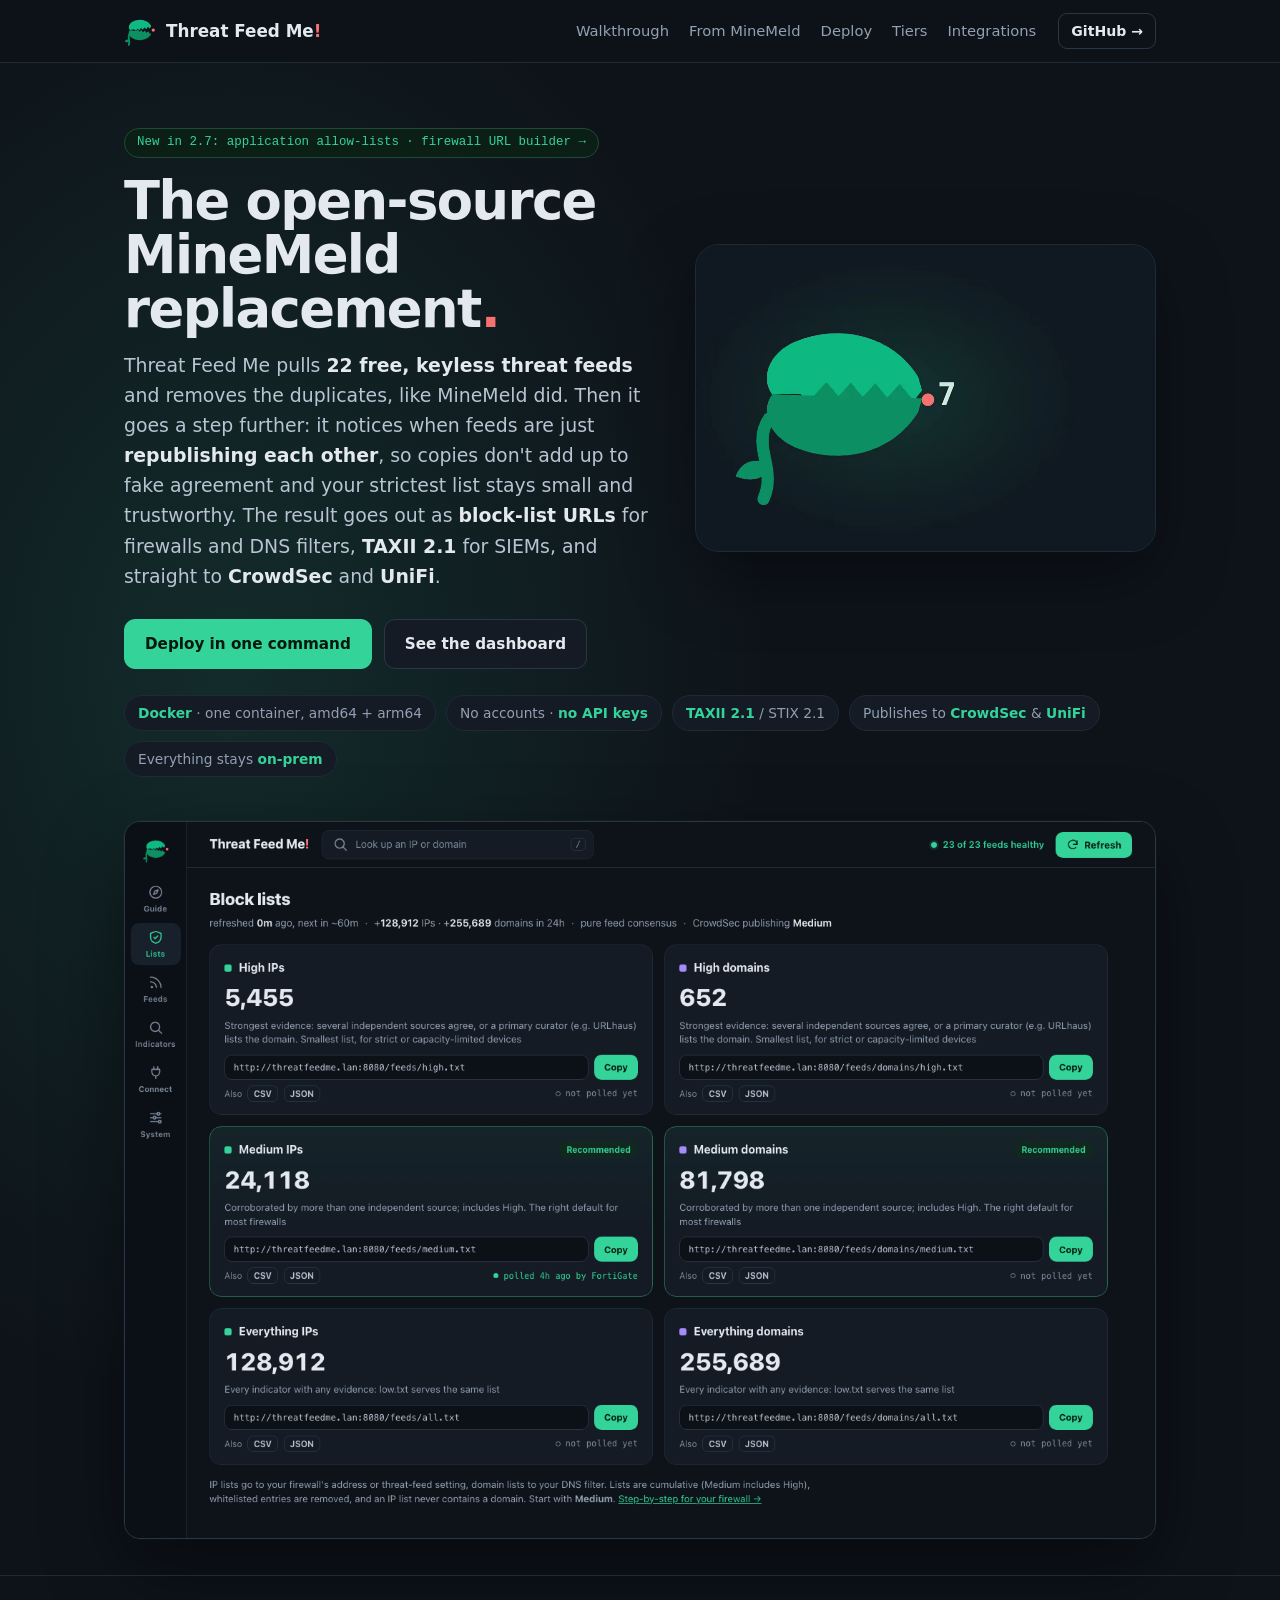
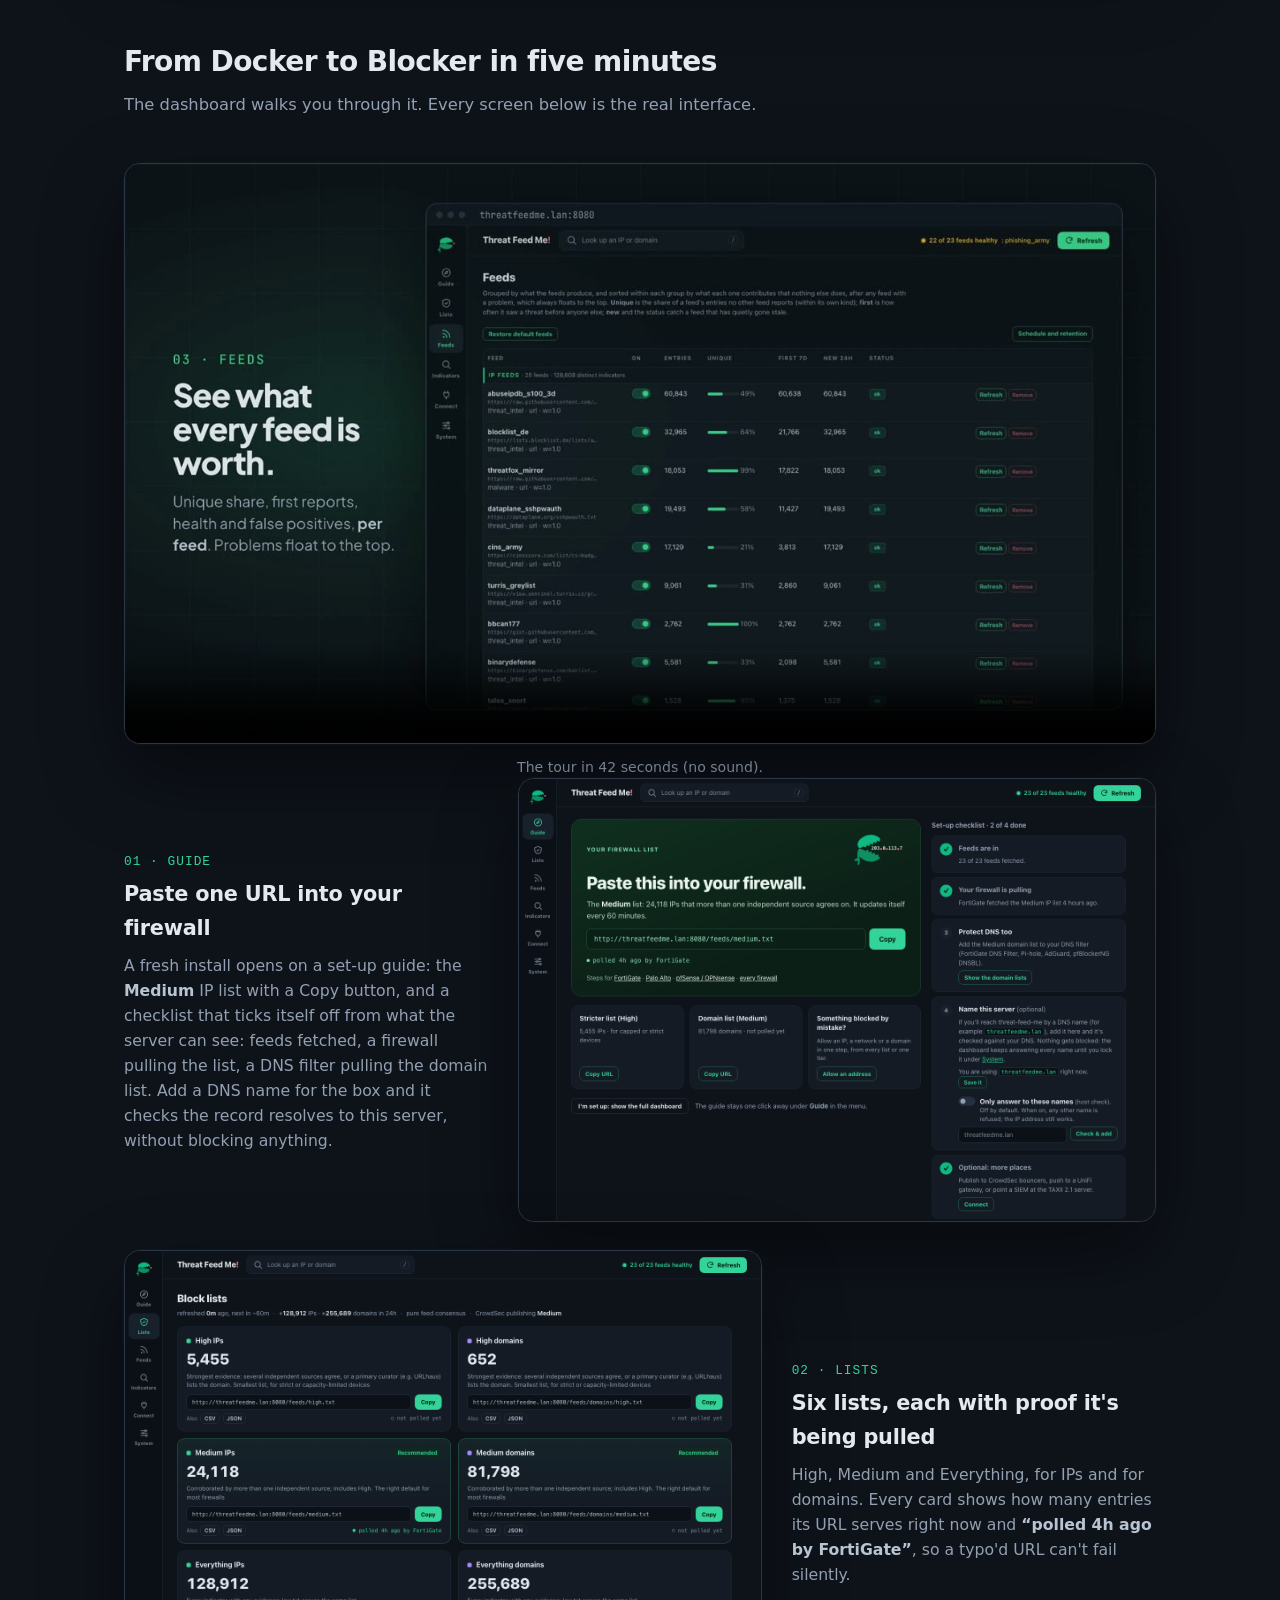
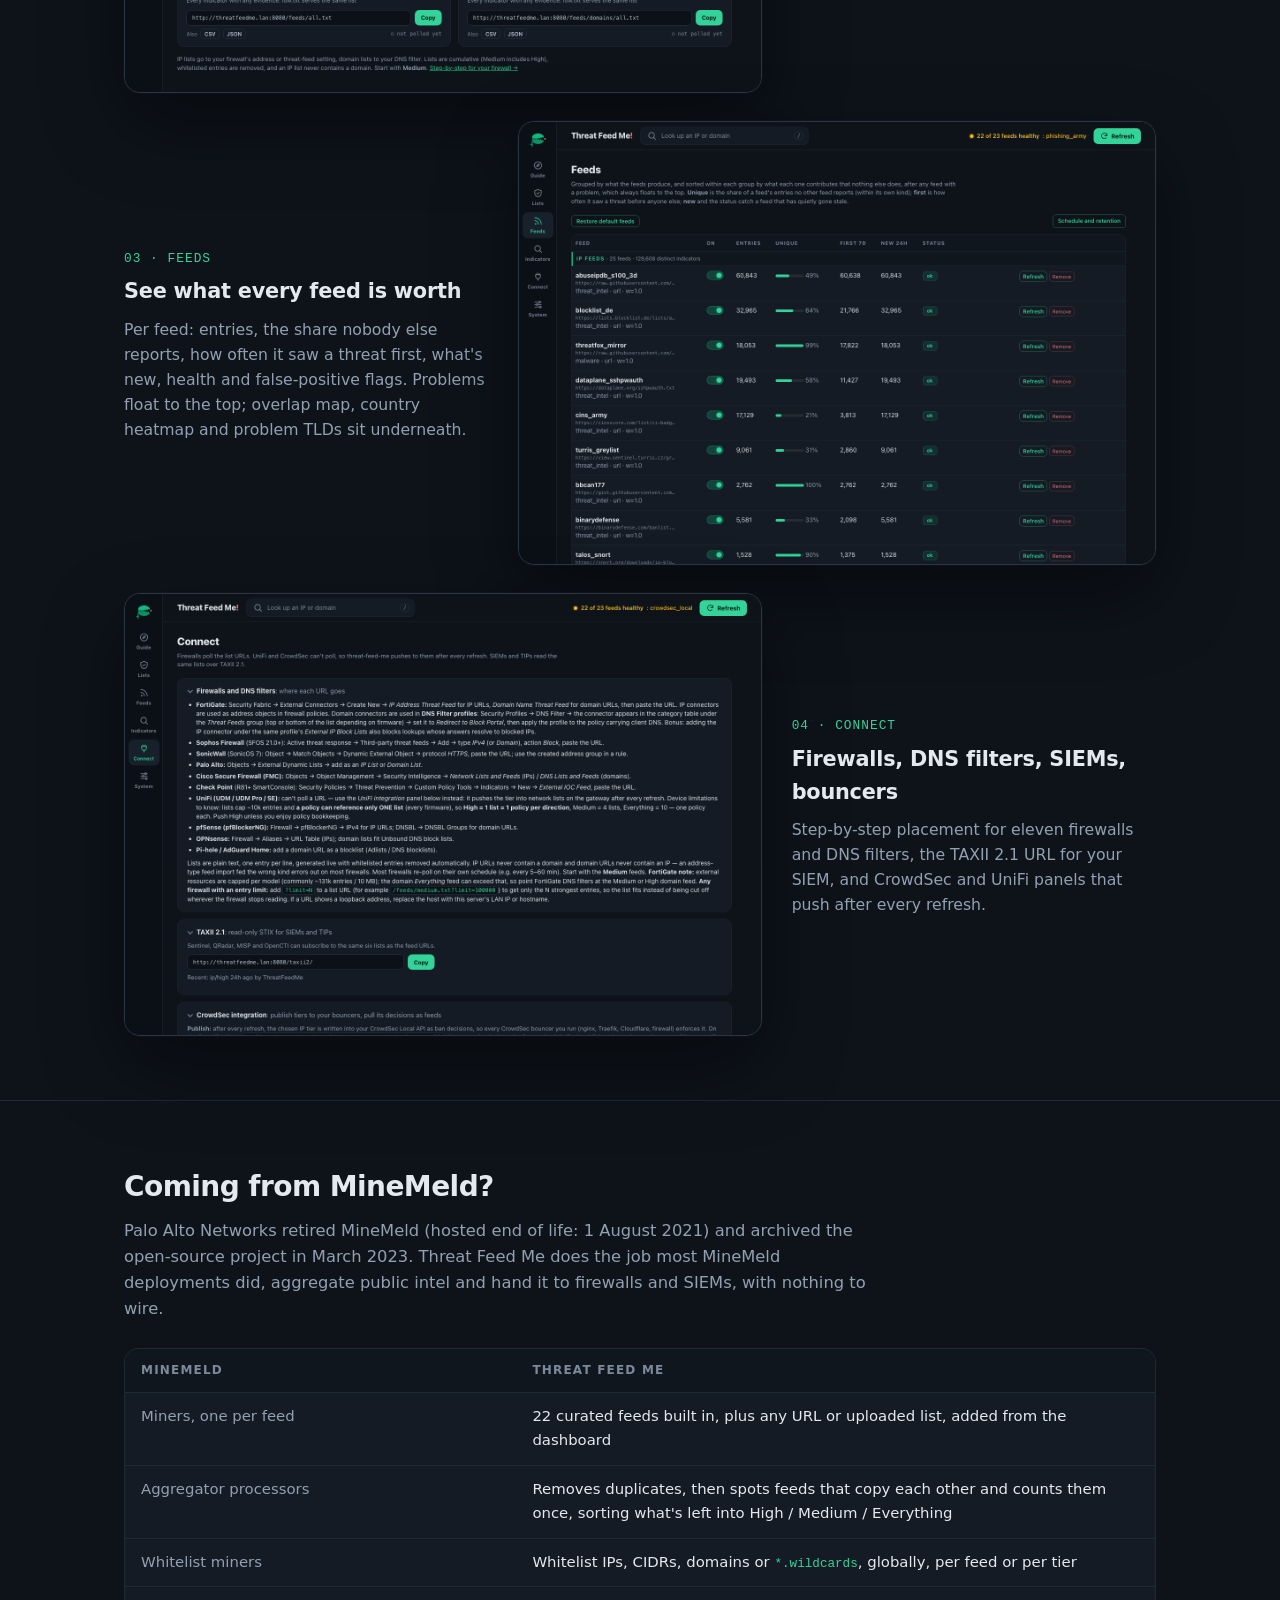
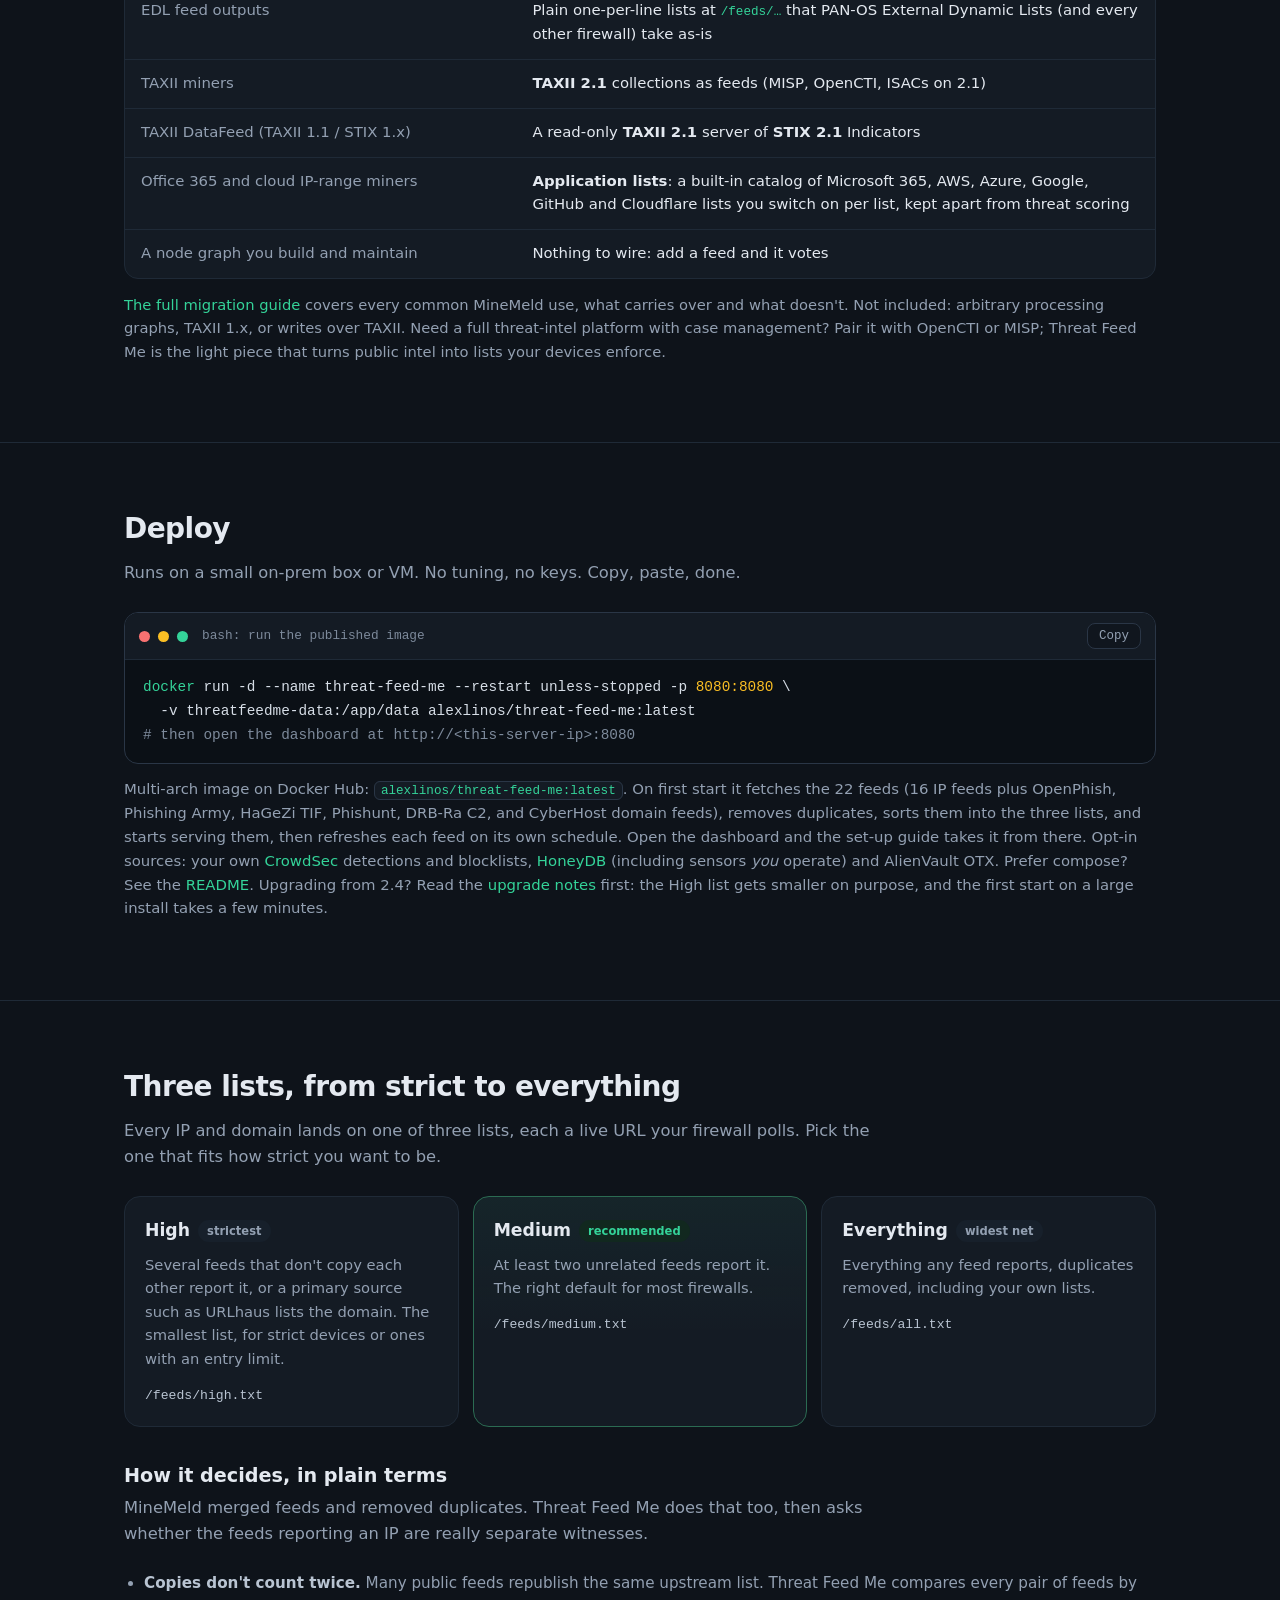
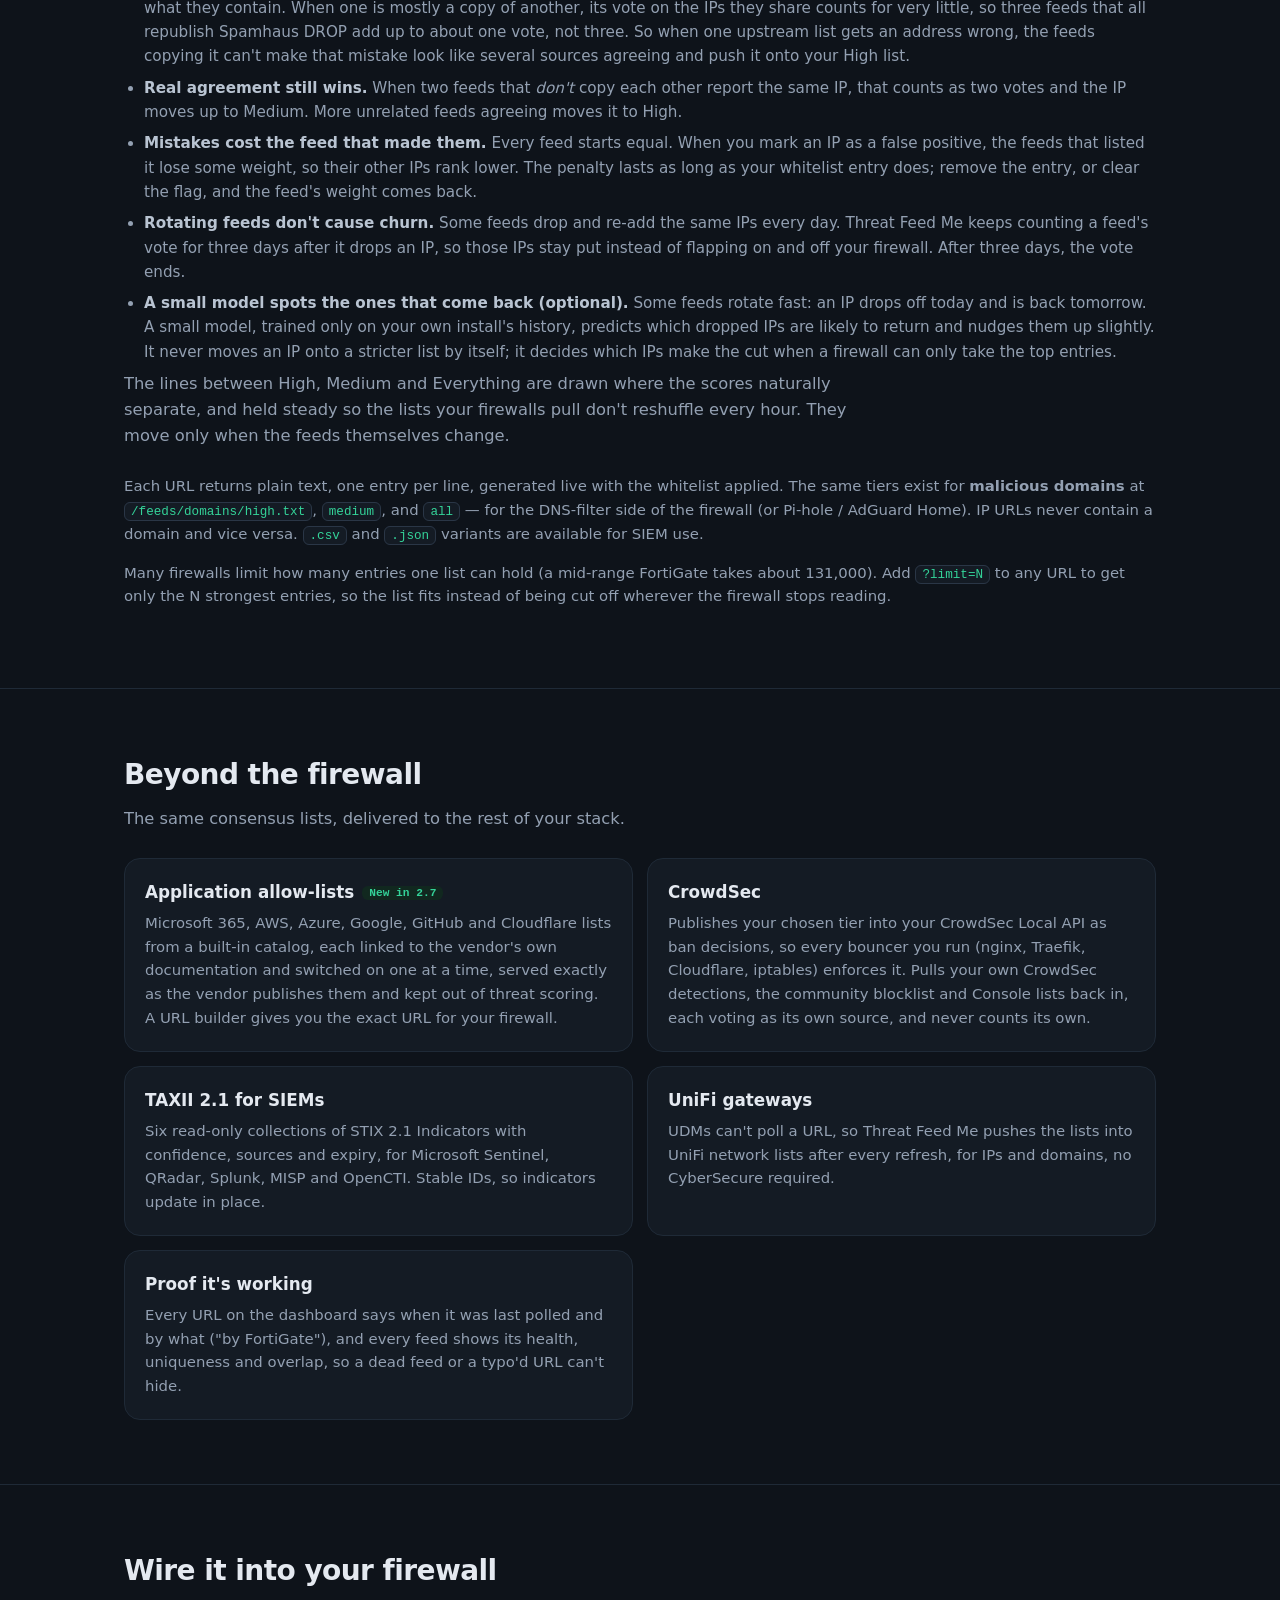
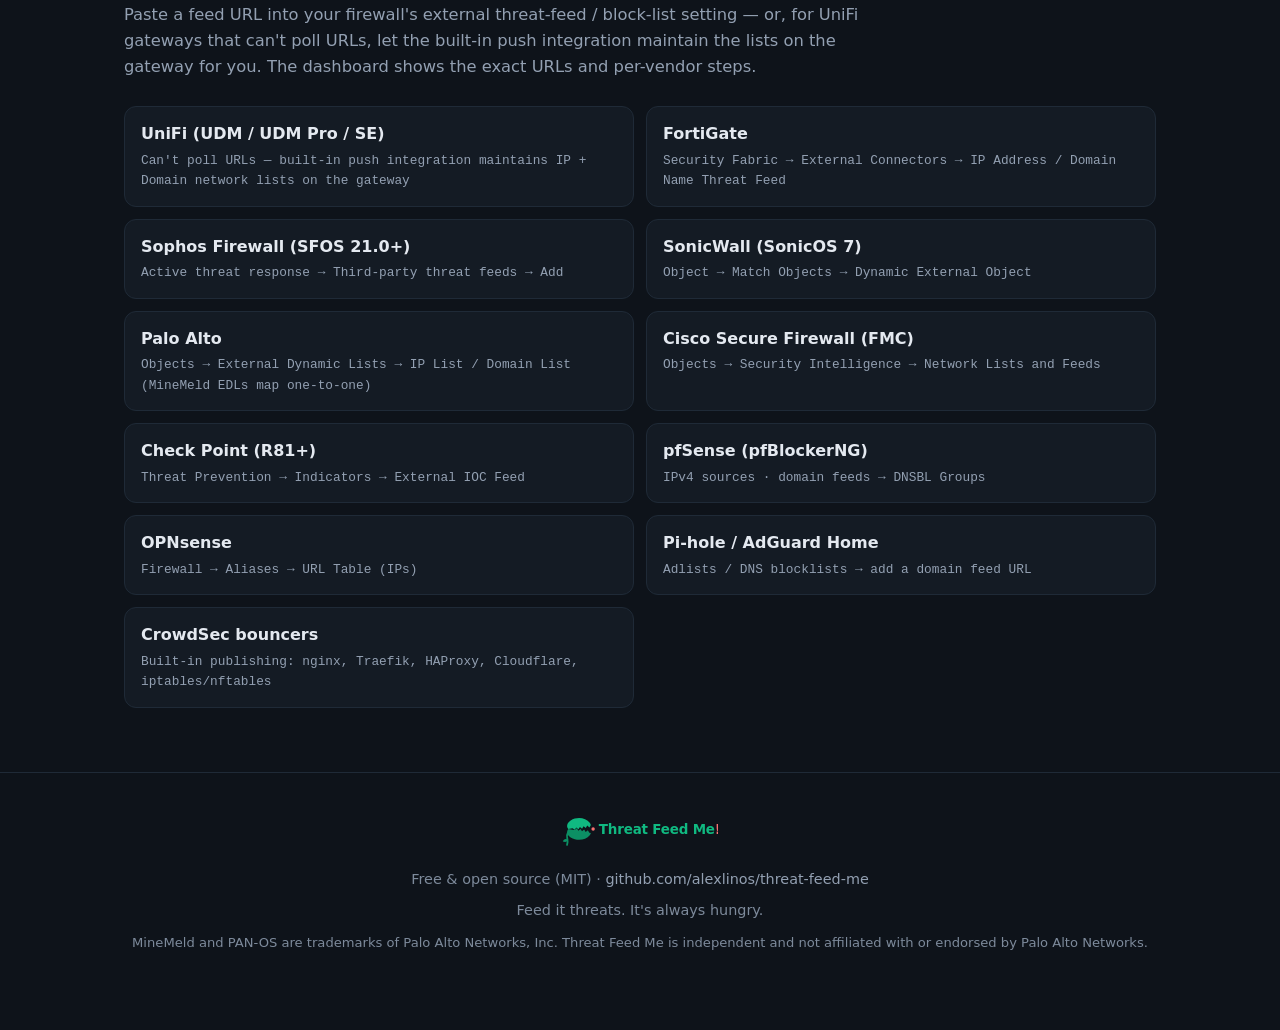
==== commit 57ab8787: "docs: say what's new in 2.7; drop version tags that go stale The README headline and the site's bann" ====
--- a/docs/index.html
+++ b/docs/index.html
@@ -190,7 +190,7 @@
   <div class="wrap">
     <div class="hero">
       <div>
-        <a class="kicker" href="#walkthrough">New in v2.5 “Flytrap”: guided set-up · TAXII 2.1 · CrowdSec →</a>
+        <a class="kicker" href="#delivery">New in 2.7: application allow-lists · firewall URL builder →</a>
         <h1>The open-source MineMeld replacement<span class="bang">.</span></h1>
         <p class="lede">Threat Feed Me pulls <b>22 free, keyless threat feeds</b> and removes the duplicates,
           like MineMeld did. Then it goes a step further: it notices when feeds are just <b>republishing each
@@ -232,7 +232,7 @@
   <section id="walkthrough">
     <div class="wrap">
       <h2>From Docker to Blocker in five minutes</h2>
-      <p class="sub">The dashboard walks you through it. Every screen below is the real v2.5 interface.</p>
+      <p class="sub">The dashboard walks you through it. Every screen below is the real interface.</p>
       <!-- The promo, rendered with HyperFrames. preload="none": nothing past the
            poster downloads until the visitor presses play. -->
       <figure class="shot tour">
@@ -410,11 +410,15 @@
       <h2>Beyond the firewall</h2>
       <p class="sub">The same consensus lists, delivered to the rest of your stack.</p>
       <div class="cards">
-        <div class="card"><h3>CrowdSec<span class="tag">v2.5</span></h3>
+        <div class="card"><h3>Application allow-lists<span class="tag">New in 2.7</span></h3>
+          <p>Microsoft 365, AWS, Azure, Google, GitHub and Cloudflare lists from a built-in catalog, each linked to
+            the vendor's own documentation and switched on one at a time, served exactly as the vendor publishes
+            them and kept out of threat scoring. A URL builder gives you the exact URL for your firewall.</p></div>
+        <div class="card"><h3>CrowdSec</h3>
           <p>Publishes your chosen tier into your CrowdSec Local API as ban decisions, so every bouncer you
             run (nginx, Traefik, Cloudflare, iptables) enforces it. Pulls your own CrowdSec detections, the
             community blocklist and Console lists back in, each voting as its own source, and never counts its own.</p></div>
-        <div class="card"><h3>TAXII 2.1 for SIEMs<span class="tag">v2.5</span></h3>
+        <div class="card"><h3>TAXII 2.1 for SIEMs</h3>
           <p>Six read-only collections of STIX 2.1 Indicators with confidence, sources and expiry, for
             Microsoft Sentinel, QRadar, Splunk, MISP and OpenCTI. Stable IDs, so indicators update in place.</p></div>
         <div class="card"><h3>UniFi gateways</h3>
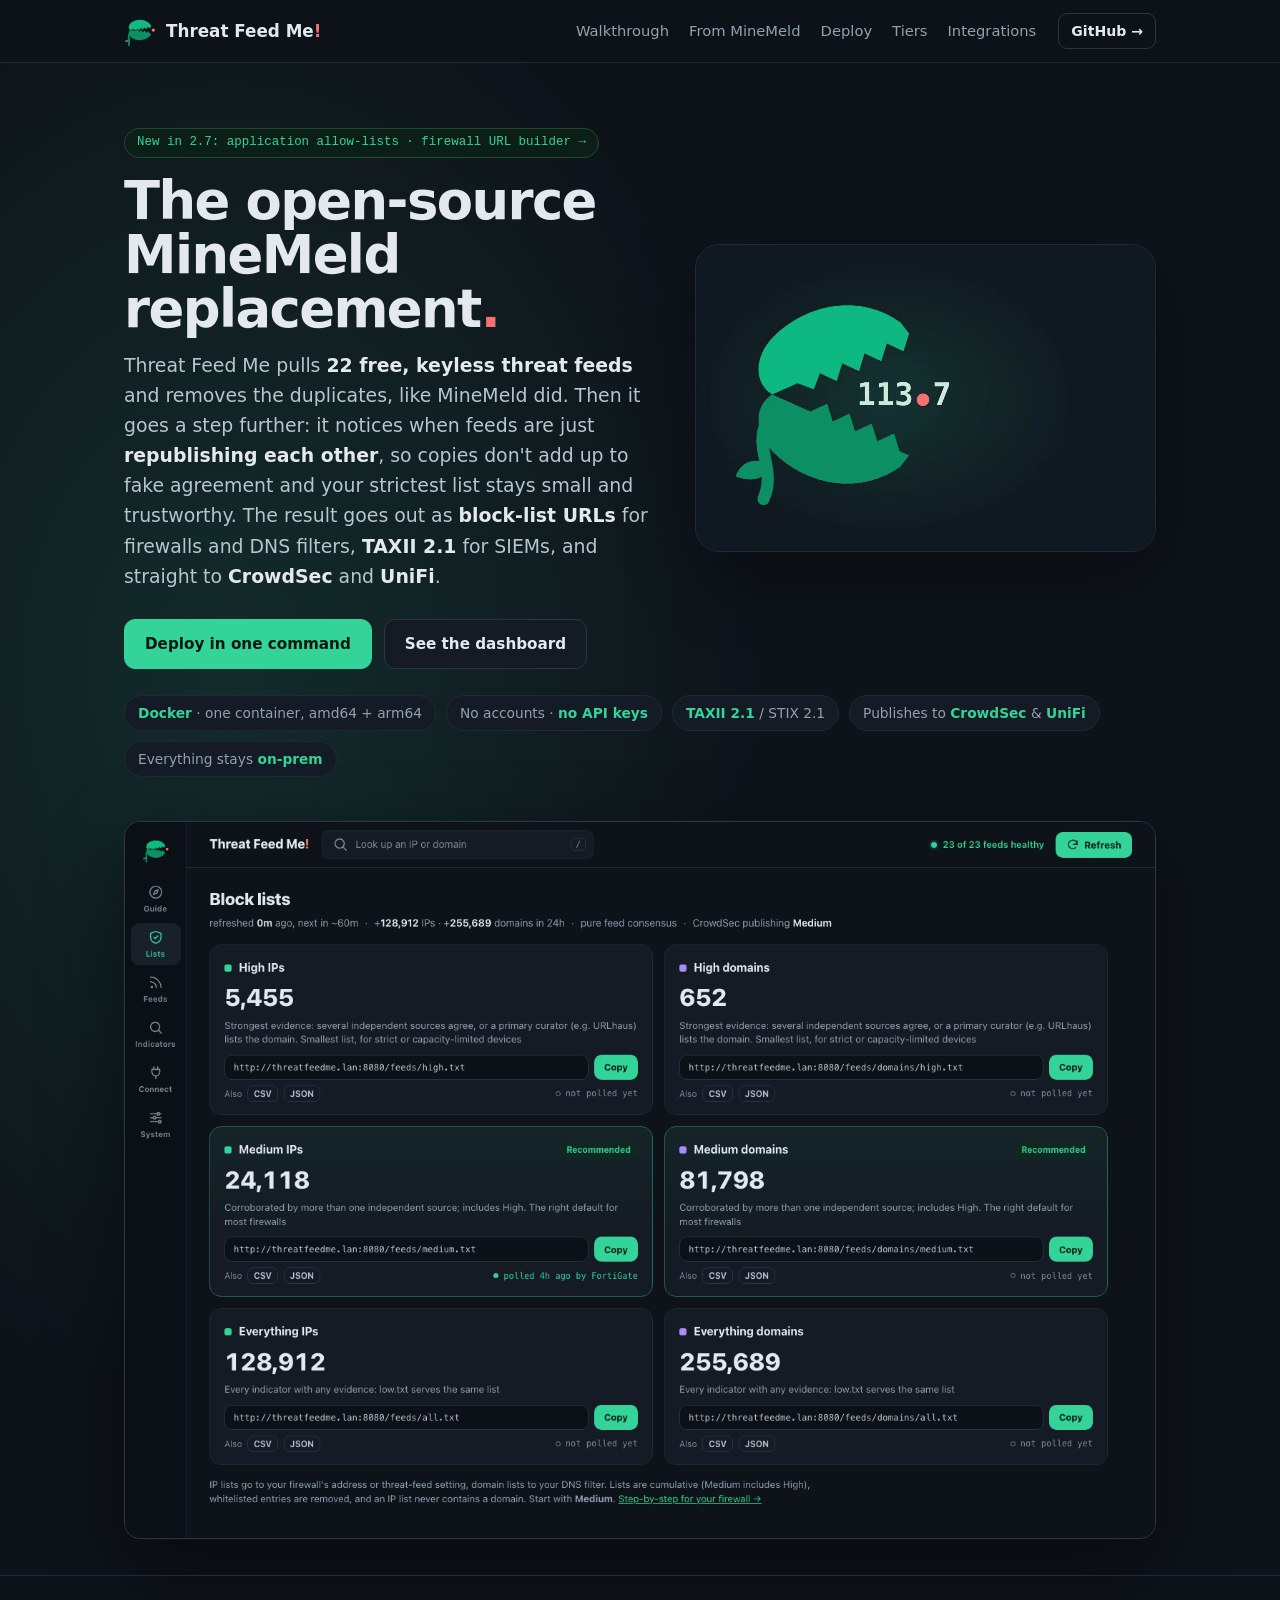
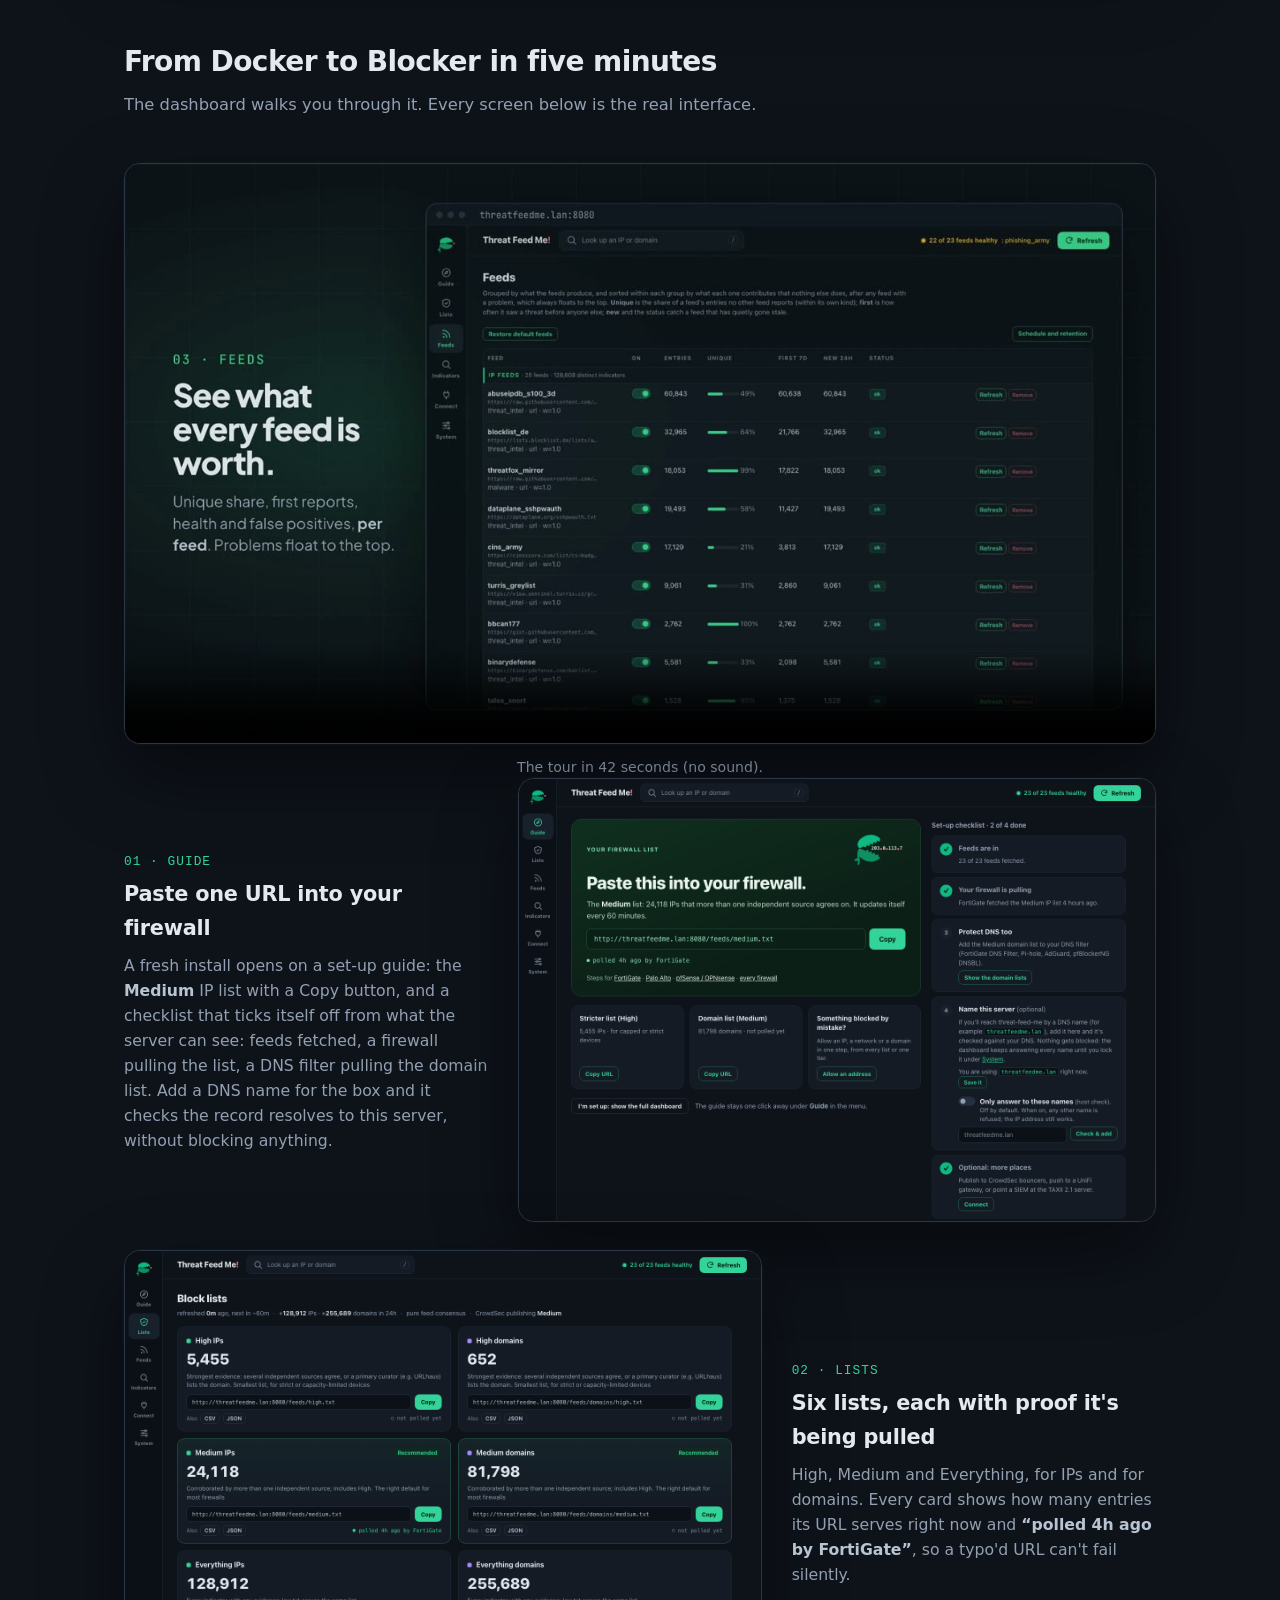
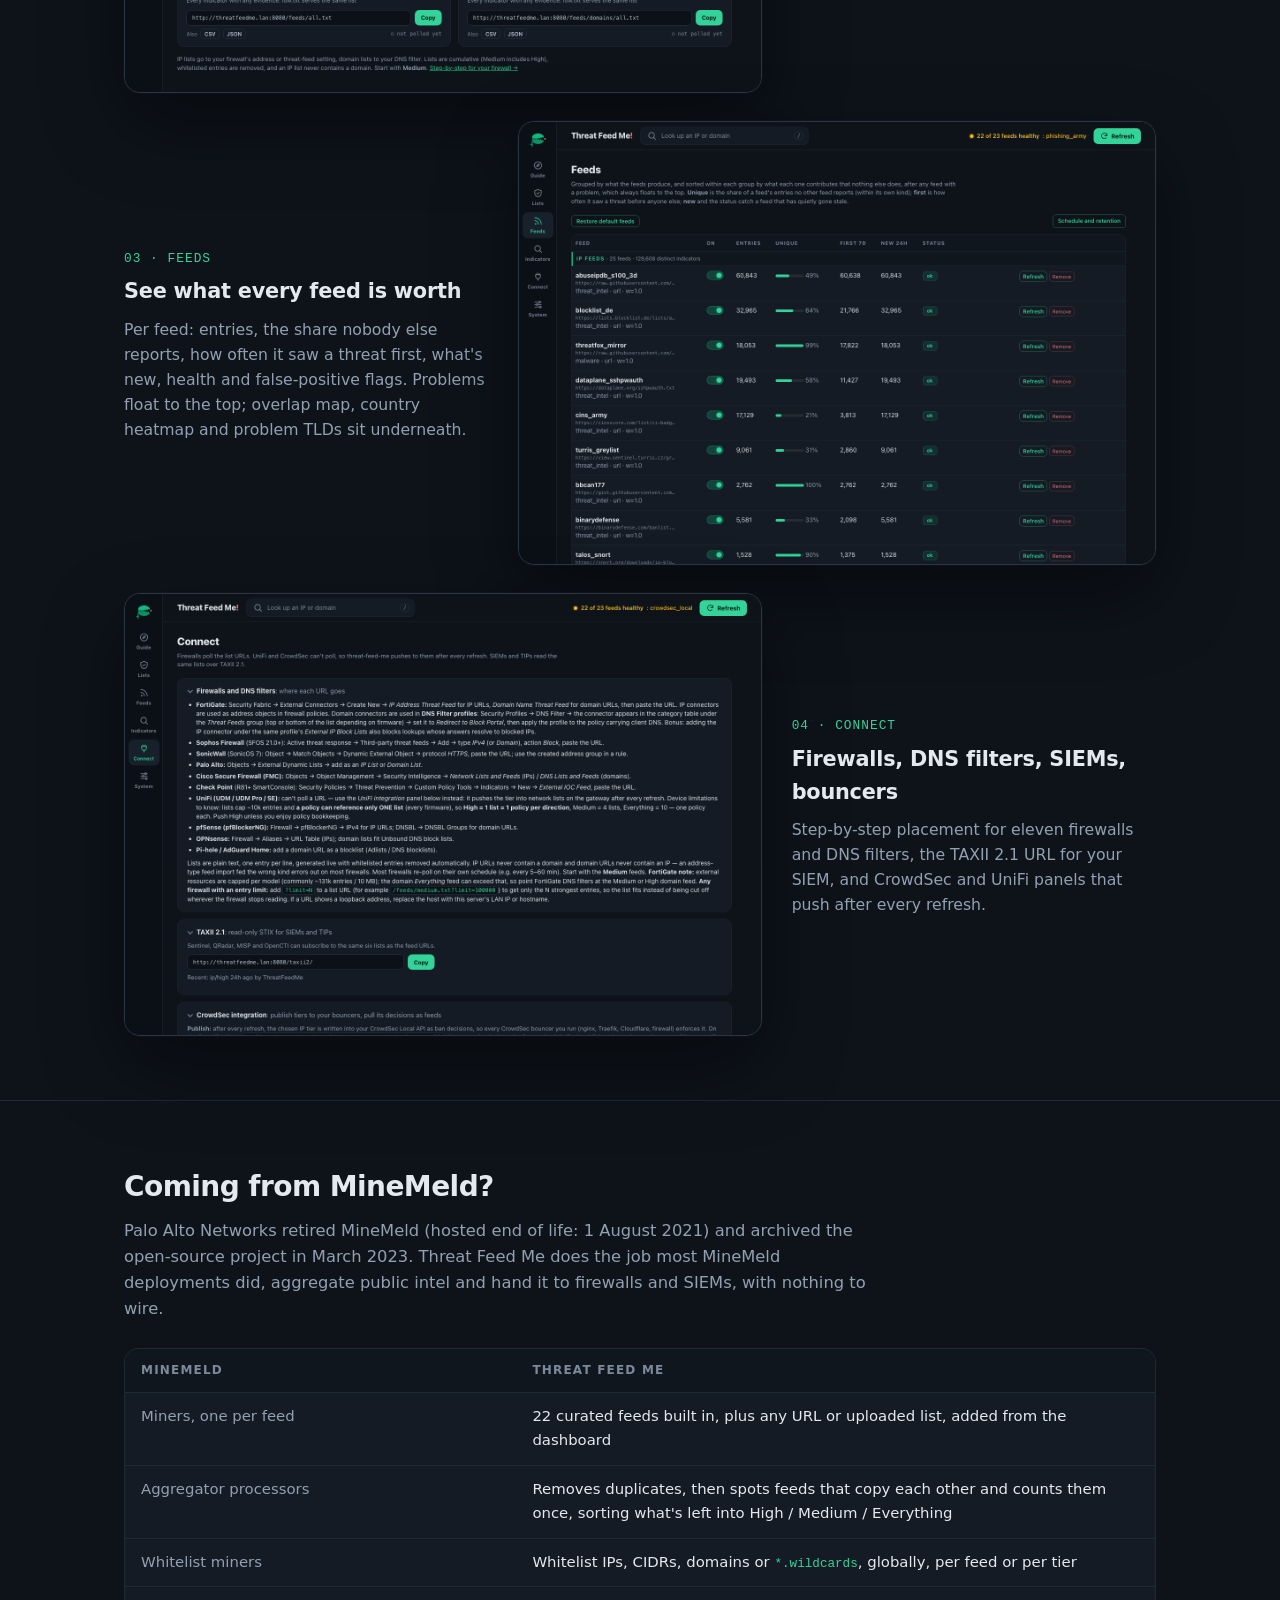
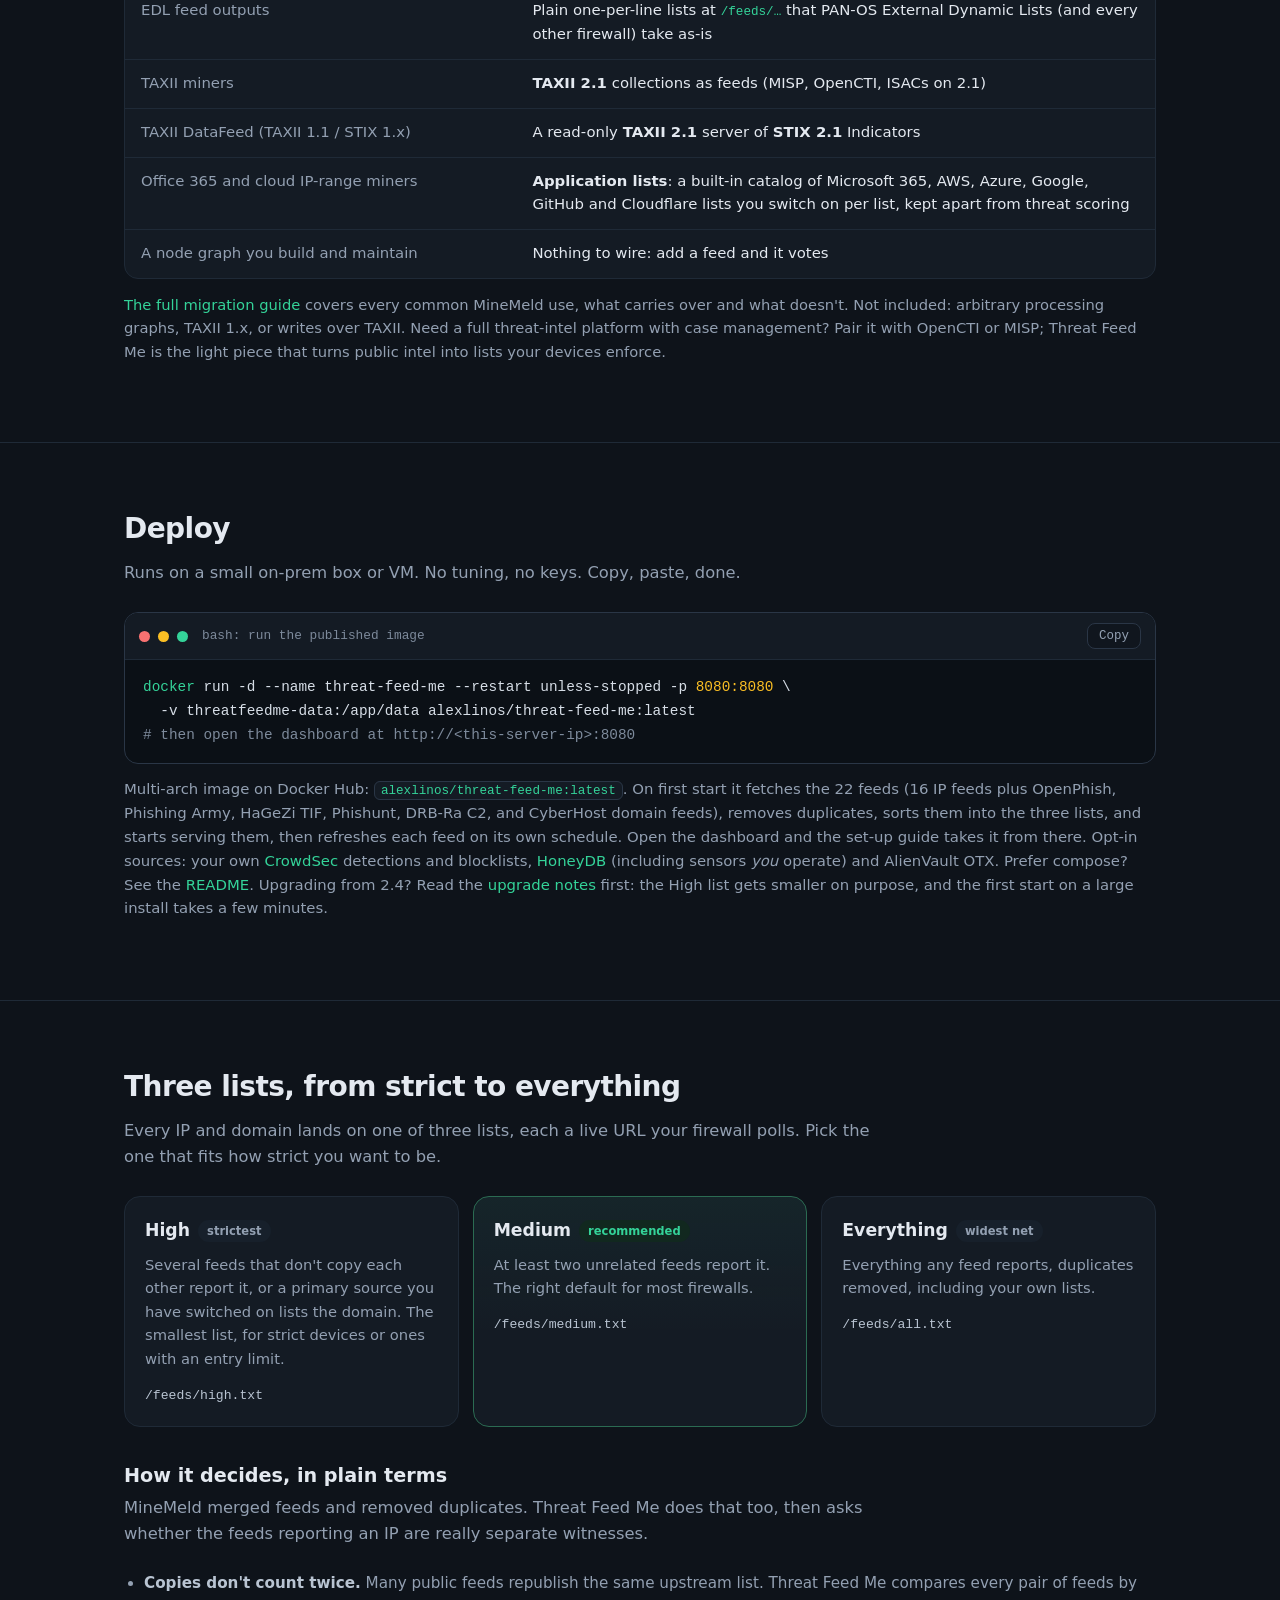
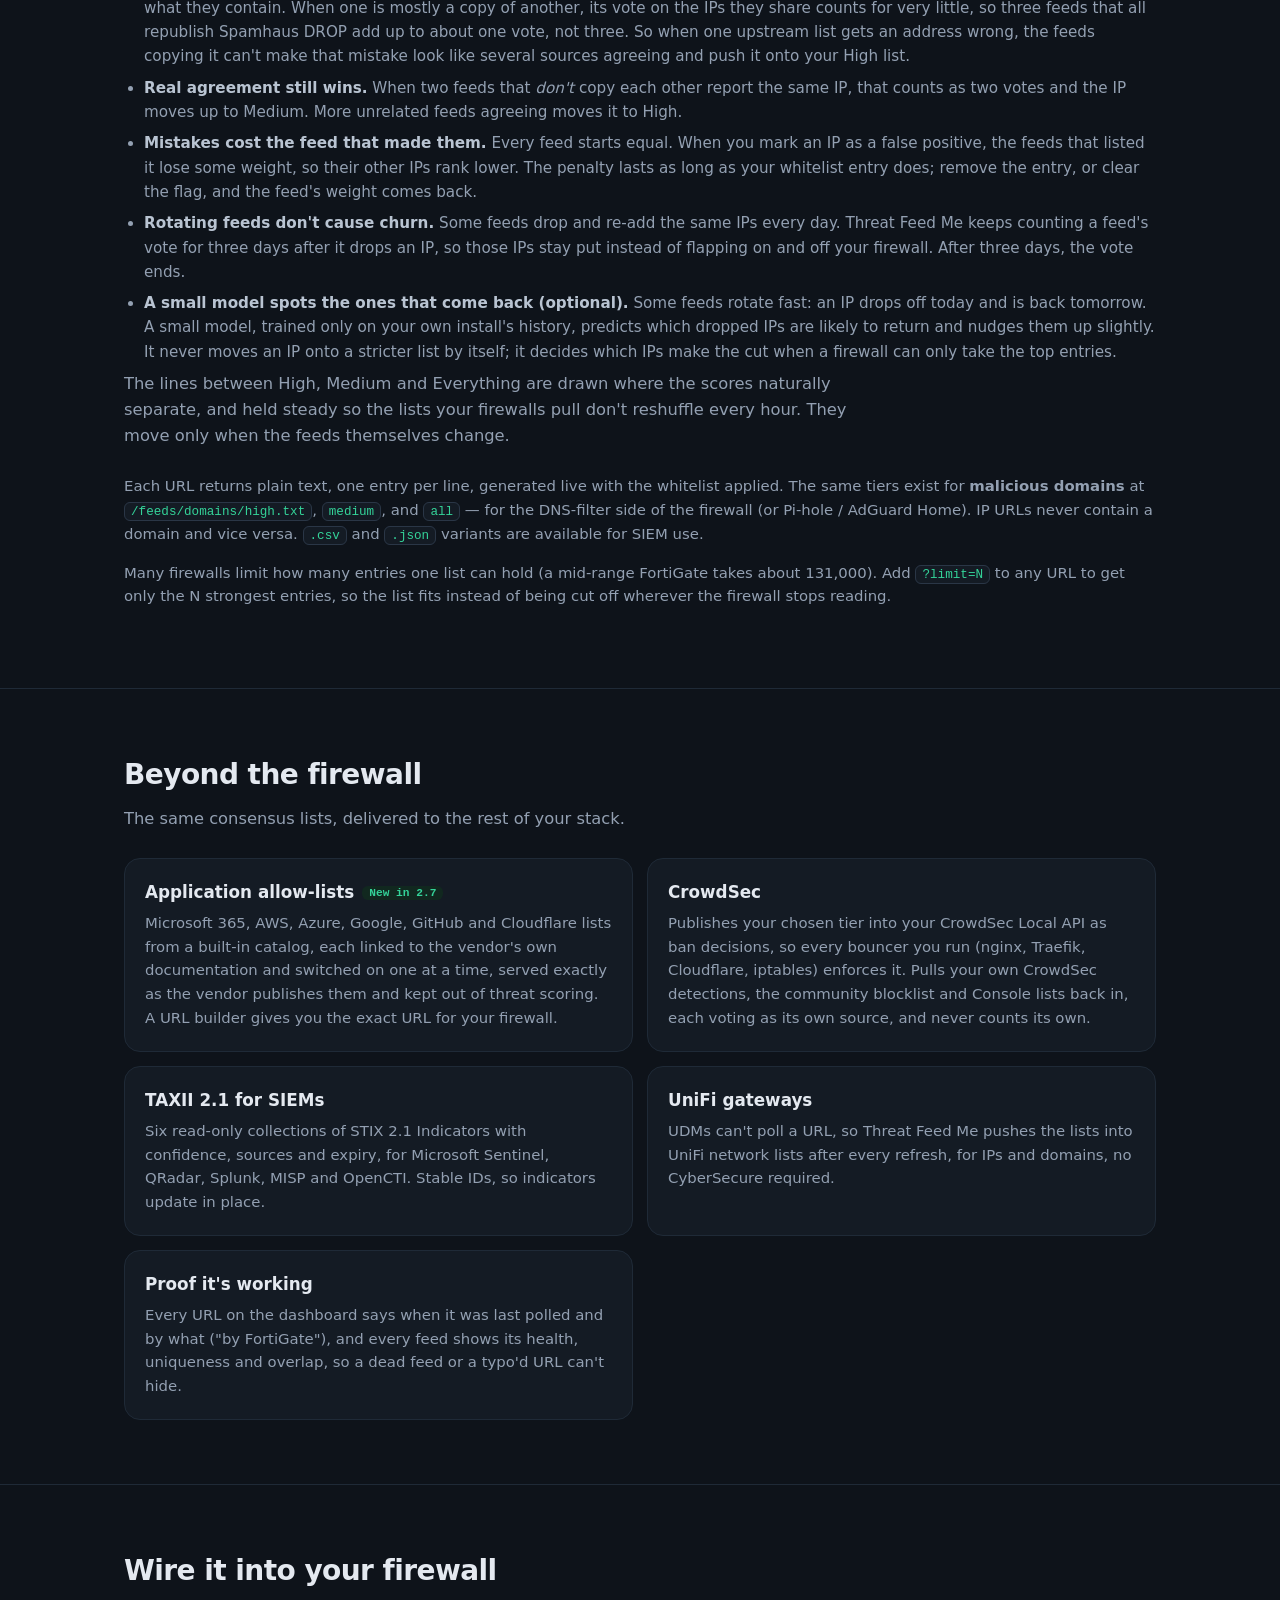
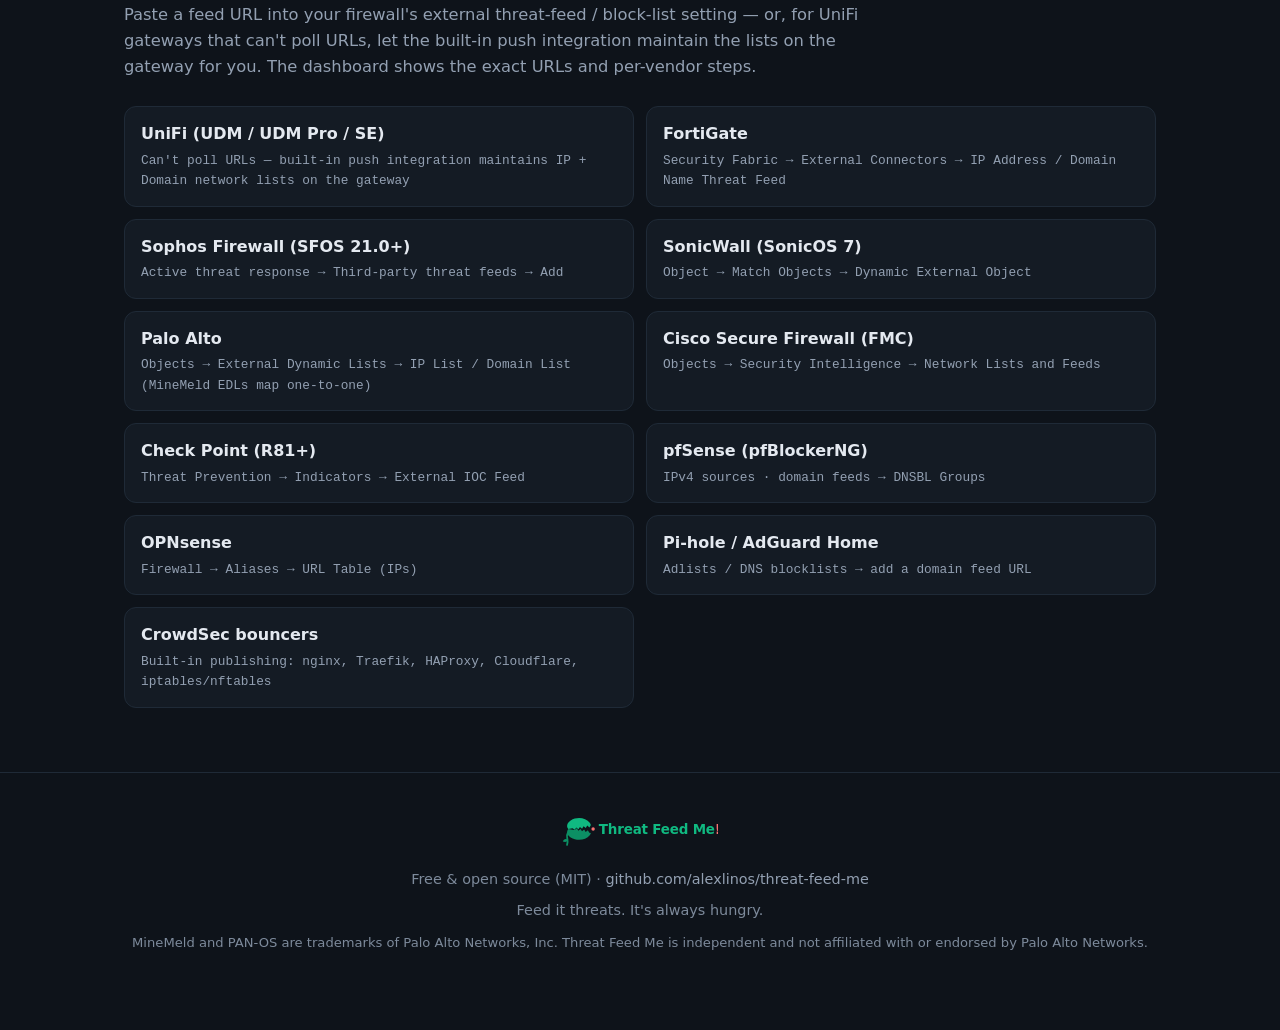
==== commit c50487ec: "docs: describe 2.7 as it is (Apps view, privacy, roadmap, site) Several pages still described the pr" ====
--- a/docs/index.html
+++ b/docs/index.html
@@ -351,7 +351,7 @@
       <div class="tiers">
         <div class="tier high">
           <h3>High <span class="badge">strictest</span></h3>
-          <p>Several feeds that don't copy each other report it, or a primary source such as URLhaus lists the domain. The smallest list, for strict devices or ones with an entry limit.</p>
+          <p>Several feeds that don't copy each other report it, or a primary source you have switched on lists the domain. The smallest list, for strict devices or ones with an entry limit.</p>
           <div class="url">/feeds/high.txt</div>
         </div>
         <div class="tier med">
